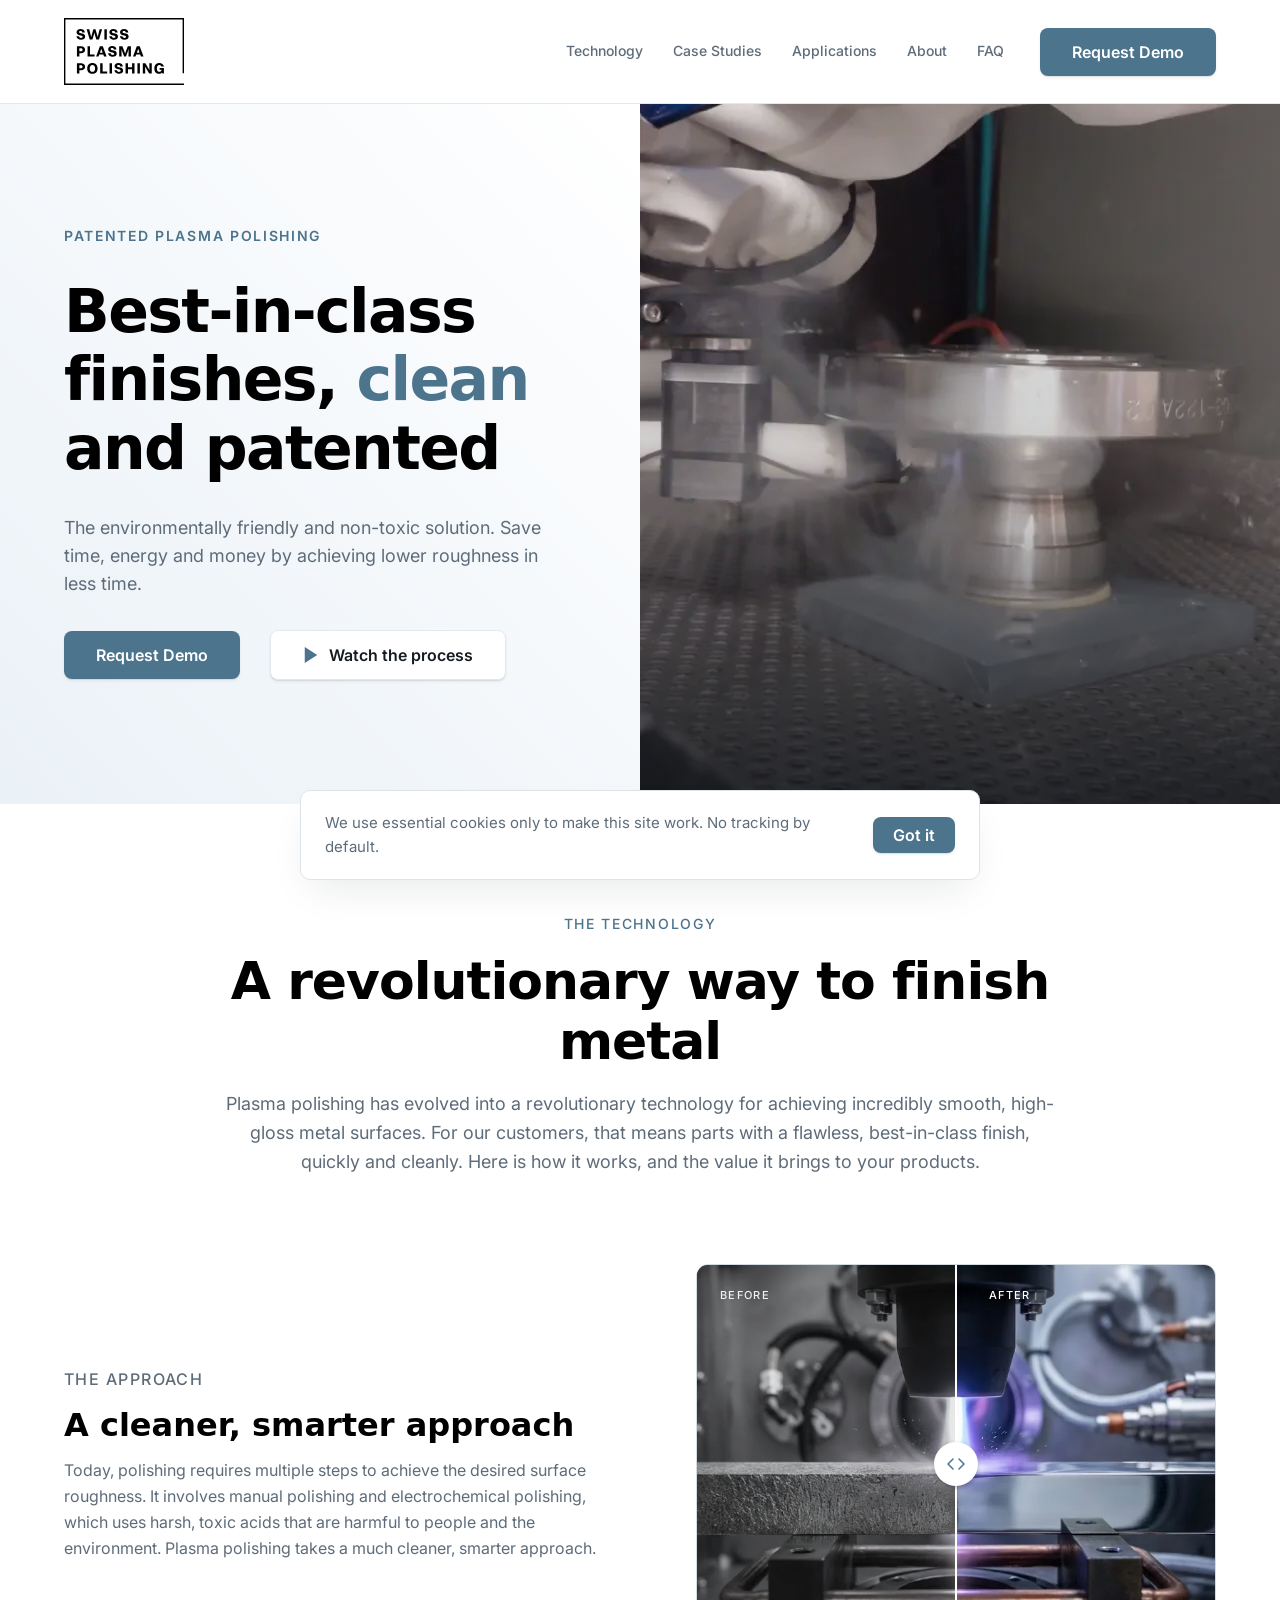
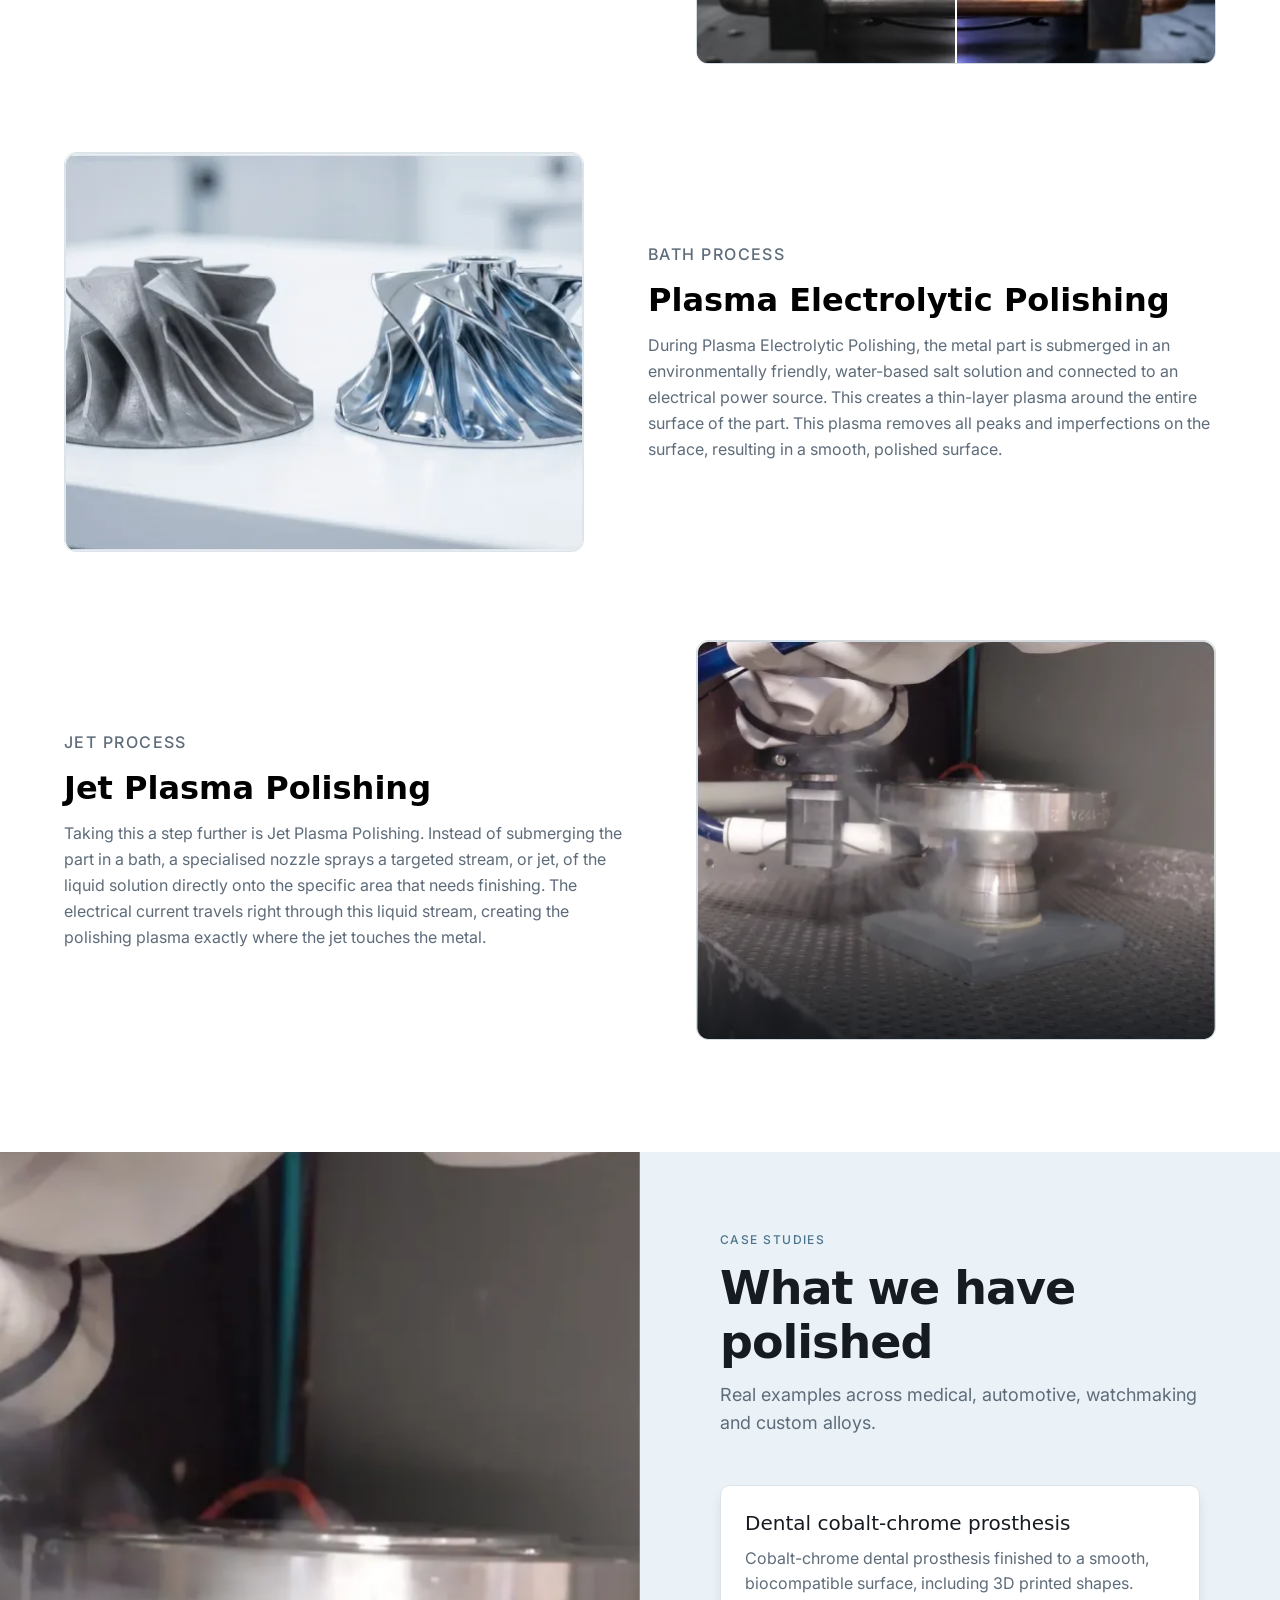
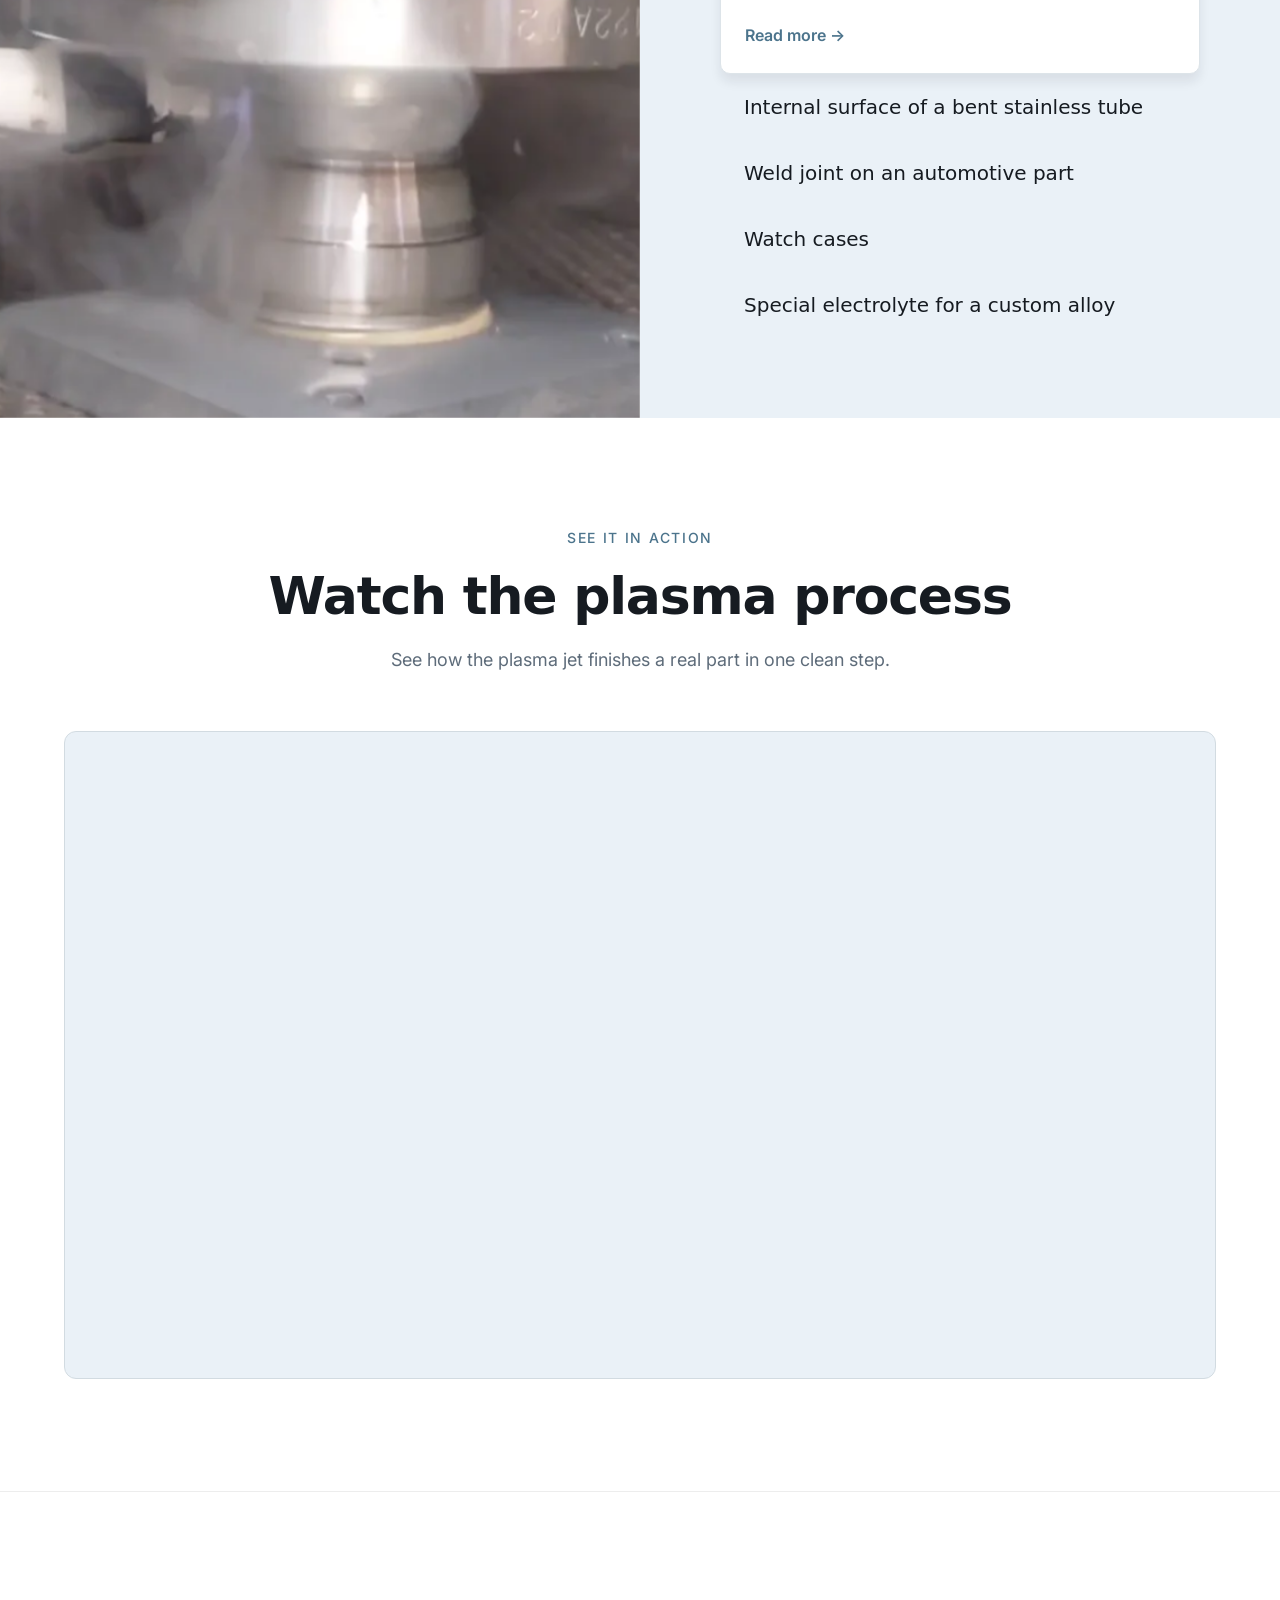
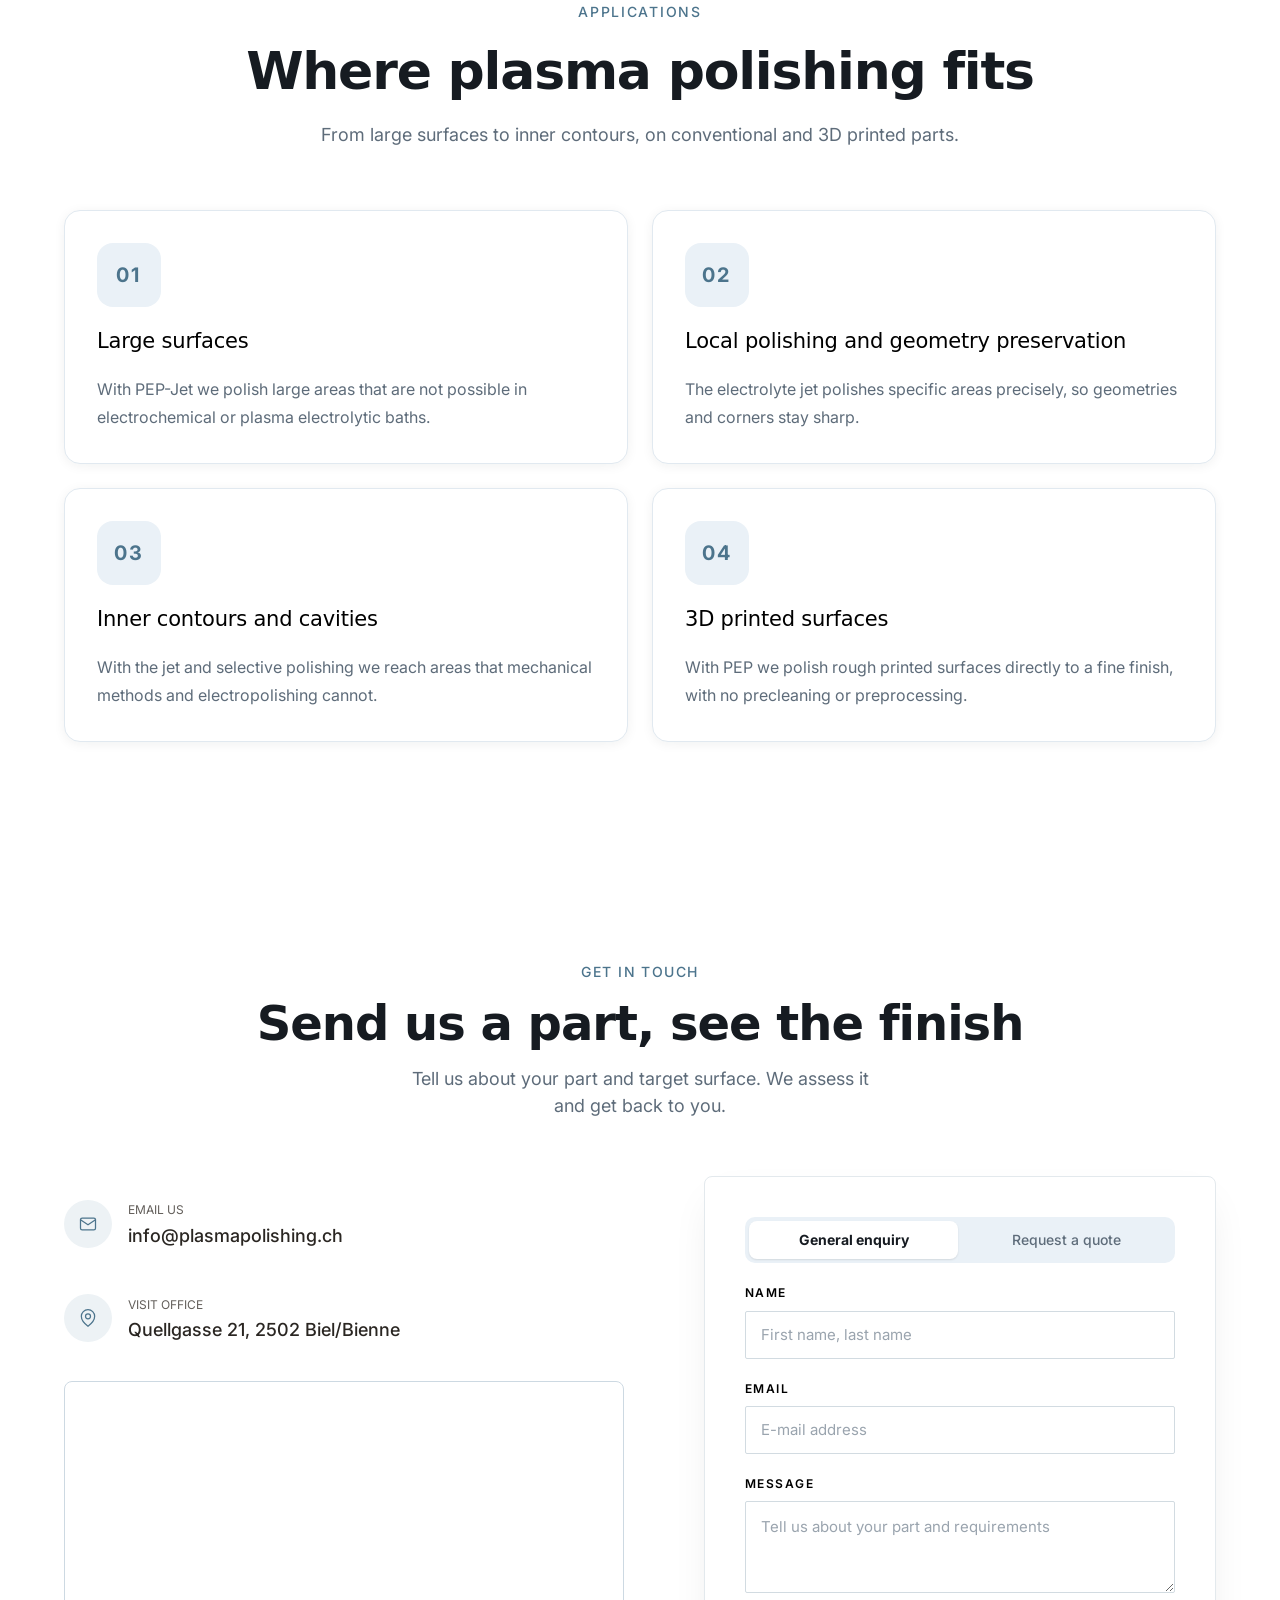
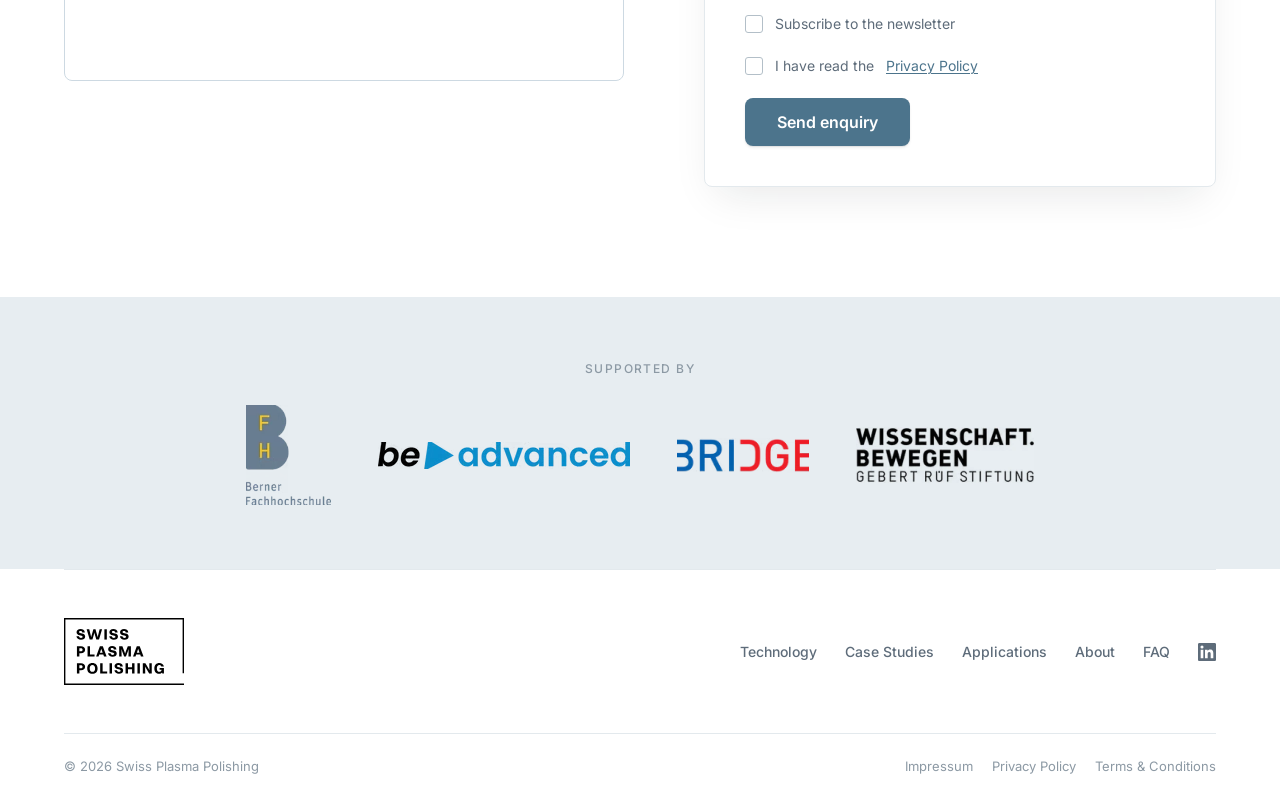
==== index.html @ 66ed0464 "Match the new Figma section order plus a round of UX fixes The video section moves between Case Stud" ====
<!DOCTYPE html>
<html lang="en">
<head>
  <meta charset="UTF-8">
  <meta name="viewport" content="width=device-width, initial-scale=1.0">
  <title>Swiss Plasma Polishing — Best-in-class metal finishing, clean and patented</title>
  <meta name="description" content="Patented water-based plasma polishing for metal parts. Environmentally friendly, non-toxic, single-step finishing for medical, automotive, watchmaking and 3D printed parts.">

  <!-- hreflang ready for phase two (DE, FR). English only in phase one. -->
  <link rel="canonical" href="https://www.plasmapolishing.ch/">

  <!--
    Two fonts only: Switzer (headings) and Inter (everything else).
    TODO: self-host both under /assets/fonts/ before launch
    (Swiss / GDPR: avoids third-party requests).
  -->
  <link rel="preconnect" href="https://fonts.googleapis.com">
  <link rel="preconnect" href="https://fonts.gstatic.com" crossorigin>
  <link href="https://fonts.googleapis.com/css2?family=Inter:wght@400;500;600;700&display=swap" rel="stylesheet">
  <link href="https://api.fontshare.com/v2/css?f[]=switzer@500,600,700&display=swap" rel="stylesheet">

  <link rel="stylesheet" href="assets/css/tokens.css">
  <link rel="stylesheet" href="assets/css/base.css">
  <link rel="stylesheet" href="assets/css/components.css">
  <link rel="icon" href="assets/img/logo.svg" type="image/svg+xml">
</head>
<body data-animate>

  <!--
    Homepage (index.html). Page map: Header, Hero, Technology (with the
    before/after slider), Case Studies spotlight, Video (YouTube embed),
    Applications, Contact (two form tabs), Partners, Footer, Cookie banner. All behaviour lives in
    assets/js/main.js, shared styles in assets/css/components.css, design
    tokens in assets/css/tokens.css. No build step: edit, push to main,
    GitHub Pages redeploys in about a minute.

    Editing notes:
    - body[data-animate] opts this page into scroll reveals (IntersectionObserver
      in main.js). Remove the attribute to disable the animations entirely.
    - Case list items carry data-image, the photo swapped into the spotlight when
      an item expands. Update those paths when per-case photos arrive. The first
      item ships expanded (aria-expanded="true").
    - The before/after slider uses the same photo on both layers until a real
      before/after pair arrives (see the ba-slider note in components.css).
    - Contact form: two forms, one per tab, General enquiry ships active. Submit
      is not wired to a backend yet (Formspree or Web3Forms, pending client
      decision), main.js validates and shows the thank-you state only. The
      newsletter and privacy checkboxes exist only on the General tab by design.
    - The materials strip in Applications is present but commented out because
      that layer is hidden in Figma.
    - Photos are WebP placeholders exported from Figma. Replace them via
      scripts/convert-images.sh and keep the same filenames so no markup changes.
  -->

  <!-- ============================== Header ============================== -->
  <!-- Nav edits: change links here AND in the footer nav so they stay in sync.
       The nav-toggle button is the mobile hamburger, wired up in main.js. -->
  <header class="site-header">
    <div class="container site-header__inner">
      <a class="site-header__logo" href="./" aria-label="Swiss Plasma Polishing home">
        <img src="assets/img/logo.svg" alt="Swiss Plasma Polishing" width="120" height="67">
      </a>

      <button class="nav-toggle" type="button" aria-label="Open menu" aria-expanded="false" aria-controls="site-nav">
        <span></span>
      </button>

      <nav class="site-nav" id="site-nav" aria-label="Primary">
        <div class="site-nav__links">
          <a href="#technology">Technology</a>
          <a href="#case-studies">Case Studies</a>
          <a href="#applications">Applications</a>
          <a href="about/">About</a>
          <a href="faq/">FAQ</a>
        </div>
        <a class="btn btn--primary" href="#contact">Request Demo</a>
      </nav>
    </div>
  </header>

  <main>
    <!-- ============================== Hero ============================== -->
    <!-- Matches the Figma homepage hero frame. "Watch the process" scrolls to the
         video section (#video) further down the page.
         hero.webp is a placeholder export, swap when real photography arrives. -->
    <section class="hero" aria-labelledby="hero-title">
      <div class="hero__inner">
        <div class="hero__copy">
          <div class="hero__copy-wrap">
            <p class="eyebrow">Patented plasma polishing</p>
            <h1 class="display hero__title" id="hero-title">
              Best-in-class finishes, <span class="accent">clean</span> and patented
            </h1>
            <p class="lead hero__subhead">
              The environmentally friendly and non-toxic solution. Save time, energy and money by
              achieving lower roughness in less time.
            </p>
            <div class="hero__cta">
              <a class="btn btn--primary" href="#contact">Request Demo</a>
              <a class="btn-play" href="#video" aria-label="Watch the plasma process">
                <span class="btn-play__icon" aria-hidden="true">
                  <svg width="16" height="16" viewBox="0 0 16 16" fill="currentColor"><path d="M1.78 0v16l12.44-8z"/></svg>
                </span>
                Watch the process
              </a>
            </div>
          </div>
        </div>
        <div class="hero__media">
          <img src="assets/img/hero.webp" alt="A metal part being finished by the plasma polishing process" width="640" height="700">
        </div>
      </div>
    </section>

    <!-- ============================== Technology ============================== -->
    <!-- Alternating text/image rows. tech-row--reverse flips the visual order
         (see components.css). The first row hosts the before/after slider,
         drag and keyboard logic in main.js. -->
    <section class="technology section" id="technology" aria-labelledby="tech-title">
      <div class="container">
        <div class="section-head">
          <p class="eyebrow">The technology</p>
          <h2 class="h2" id="tech-title">A revolutionary way to finish metal</h2>
          <p class="intro">
            Plasma polishing has evolved into a revolutionary technology for achieving incredibly
            smooth, high-gloss metal surfaces. For our customers, that means parts with a flawless,
            best-in-class finish, quickly and cleanly. Here is how it works, and the value it brings
            to your products.
          </p>
        </div>

        <!-- How it works -->
        <div class="tech-row">
          <div class="tech-row__text">
            <p class="eyebrow">The approach</p>
            <h3 class="h3">A cleaner, smarter approach</h3>
            <p>
              Today, polishing requires multiple steps to achieve the desired surface roughness. It
              involves manual polishing and electrochemical polishing, which uses harsh, toxic acids
              that are harmful to people and the environment. Plasma polishing takes a much cleaner,
              smarter approach.
            </p>
          </div>
          <div class="tech-row__media">
            <div class="ba-slider" id="ba-slider">
              <div class="ba-slider__layer">
                <img src="assets/img/ba-photo.webp" alt="Metal bar after plasma polishing, mirror finish" width="520" height="400">
                <span class="ba-slider__tag ba-slider__tag--after" aria-hidden="true">After</span>
              </div>
              <div class="ba-slider__layer ba-slider__layer--before" aria-hidden="true">
                <img src="assets/img/ba-photo.webp" alt="" width="520" height="400">
                <span class="ba-slider__tag ba-slider__tag--before">Before</span>
              </div>
              <div class="ba-slider__divider" aria-hidden="true"></div>
              <div class="ba-slider__handle" role="slider" tabindex="0" aria-orientation="horizontal"
                   aria-label="Compare the surface before and after plasma polishing"
                   aria-valuemin="0" aria-valuemax="100" aria-valuenow="50">
                <svg width="24" height="24" viewBox="0 0 24 24" fill="none" stroke="currentColor" stroke-width="1.5" stroke-linecap="round" stroke-linejoin="round" aria-hidden="true"><path d="M9 7l-5 5 5 5M15 7l5 5-5 5"/></svg>
              </div>
            </div>
          </div>
        </div>

        <!-- Method 1: Bath (text left, image right) -->
        <div class="tech-row tech-row--reverse">
          <div class="tech-row__media">
            <img class="tech-row__img" src="assets/img/bath.webp" alt="Parts finished by Plasma Electrolytic Polishing, before and after" width="520" height="400">
          </div>
          <div class="tech-row__text">
            <p class="eyebrow">Bath process</p>
            <h3 class="h3">Plasma Electrolytic Polishing</h3>
            <p>
              During Plasma Electrolytic Polishing, the metal part is submerged in an environmentally
              friendly, water-based salt solution and connected to an electrical power source. This
              creates a thin-layer plasma around the entire surface of the part. This plasma removes
              all peaks and imperfections on the surface, resulting in a smooth, polished surface.
            </p>
          </div>
        </div>

        <!-- Method 2: Jet (image left, text right) -->
        <div class="tech-row">
          <div class="tech-row__text">
            <p class="eyebrow">Jet process</p>
            <h3 class="h3">Jet Plasma Polishing</h3>
            <p>
              Taking this a step further is Jet Plasma Polishing. Instead of submerging the part in a
              bath, a specialised nozzle sprays a targeted stream, or jet, of the liquid solution
              directly onto the specific area that needs finishing. The electrical current travels
              right through this liquid stream, creating the polishing plasma exactly where the jet
              touches the metal.
            </p>
          </div>
          <div class="tech-row__media tech-row__media--overlay">
            <img class="tech-row__img" src="assets/img/jet.webp" alt="Jet Plasma Polishing finishing a targeted area of a metal part" width="520" height="400">
          </div>
        </div>
      </div>
    </section>


    <!-- ============================== Case Studies (Split Spotlight) ============================== -->
    <!-- Accordion list, expanding an item cross-fades the big spotlight image to
         that item's data-image (main.js). To add a case: copy a .case-item block,
         set data-image and the Read more href, and create the matching page under
         case-studies/. 4 of 5 case pages still carry [Placeholder] copy. -->
    <section class="spotlight" id="case-studies" aria-labelledby="cases-title">
      <div class="spotlight__image">
        <img id="spotlight-img" src="assets/img/case.webp" alt="Case study: Dental cobalt-chrome prosthesis" width="720" height="771">
      </div>
      <div class="spotlight__panel">
        <div class="spotlight__head">
          <p class="mono-label spotlight__eyebrow">Case studies</p>
          <h2 class="h2" id="cases-title">What we have polished</h2>
          <p class="spotlight__intro">
            Real examples across medical, automotive, watchmaking and custom alloys.
          </p>
        </div>

        <div class="case-list" role="list">
          <!-- data-image: per-case spotlight photo; same placeholder for all until client photos arrive -->
          <div class="case-item" role="listitem" aria-expanded="true" data-image="assets/img/case.webp">
            <div class="case-item__head">
              <h3 class="case-item__title">Dental cobalt-chrome prosthesis</h3>
              <span class="case-item__arrow" aria-hidden="true">
                <svg width="22" height="22" viewBox="0 0 24 24" fill="none" stroke="currentColor" stroke-width="1.5" stroke-linecap="round" stroke-linejoin="round"><path d="M5 12h14M13 6l6 6-6 6"/></svg>
              </span>
            </div>
            <div class="case-item__body">
              <p class="case-item__desc">
                Cobalt-chrome dental prosthesis finished to a smooth, biocompatible surface, including
                3D printed shapes.
              </p>
              <a class="link-arrow" href="case-studies/dental-cobalt-chrome-prosthesis/">Read more <span aria-hidden="true">→</span></a>
            </div>
          </div>

          <div class="case-item" role="listitem" data-image="assets/img/case.webp">
            <div class="case-item__head">
              <h3 class="case-item__title">Internal surface of a bent stainless tube</h3>
              <span class="case-item__arrow" aria-hidden="true">
                <svg width="22" height="22" viewBox="0 0 24 24" fill="none" stroke="currentColor" stroke-width="1.5" stroke-linecap="round" stroke-linejoin="round"><path d="M5 12h14M13 6l6 6-6 6"/></svg>
              </span>
            </div>
            <div class="case-item__body">
              <p class="case-item__desc">
                Clean, smooth inner walls on bent stainless tubes, reached in a single pass where tools
                cannot.
              </p>
              <a class="link-arrow" href="case-studies/bent-stainless-tube/">Read more <span aria-hidden="true">→</span></a>
            </div>
          </div>

          <div class="case-item" role="listitem" data-image="assets/img/case.webp">
            <div class="case-item__head">
              <h3 class="case-item__title">Weld joint on an automotive part</h3>
              <span class="case-item__arrow" aria-hidden="true">
                <svg width="22" height="22" viewBox="0 0 24 24" fill="none" stroke="currentColor" stroke-width="1.5" stroke-linecap="round" stroke-linejoin="round"><path d="M5 12h14M13 6l6 6-6 6"/></svg>
              </span>
            </div>
            <div class="case-item__body">
              <p class="case-item__desc">
                Selective jet polishing of a weld seam, cleaning the joint without touching the area
                around it.
              </p>
              <a class="link-arrow" href="case-studies/weld-joint-automotive-part/">Read more <span aria-hidden="true">→</span></a>
            </div>
          </div>

          <div class="case-item" role="listitem" data-image="assets/img/case.webp">
            <div class="case-item__head">
              <h3 class="case-item__title">Watch cases</h3>
              <span class="case-item__arrow" aria-hidden="true">
                <svg width="22" height="22" viewBox="0 0 24 24" fill="none" stroke="currentColor" stroke-width="1.5" stroke-linecap="round" stroke-linejoin="round"><path d="M5 12h14M13 6l6 6-6 6"/></svg>
              </span>
            </div>
            <div class="case-item__body">
              <p class="case-item__desc">
                Stainless and titanium cases brought to a bright, even finish, with edges and geometry
                intact.
              </p>
              <a class="link-arrow" href="case-studies/watch-cases/">Read more <span aria-hidden="true">→</span></a>
            </div>
          </div>

          <div class="case-item" role="listitem" data-image="assets/img/case.webp">
            <div class="case-item__head">
              <h3 class="case-item__title">Special electrolyte for a custom alloy</h3>
              <span class="case-item__arrow" aria-hidden="true">
                <svg width="22" height="22" viewBox="0 0 24 24" fill="none" stroke="currentColor" stroke-width="1.5" stroke-linecap="round" stroke-linejoin="round"><path d="M5 12h14M13 6l6 6-6 6"/></svg>
              </span>
            </div>
            <div class="case-item__body">
              <p class="case-item__desc">
                A custom electrolyte developed and validated to reach the target roughness on an unusual
                alloy.
              </p>
              <a class="link-arrow" href="case-studies/custom-alloy-electrolyte/">Read more <span aria-hidden="true">→</span></a>
            </div>
          </div>
        </div>
      </div>
    </section>

    <!-- ============================== Video (YouTube embed) ============================== -->
    <!-- The YouTube player is embedded directly so the video is visible right away
         (client preference over the Figma facade). youtube-nocookie.com keeps
         cookies away until the visitor presses play; loading="lazy" defers the
         iframe until the section is scrolled near, so initial page load stays
         fast. To change the video, edit the iframe src below. The hero "Watch
         the process" button anchors here (#video). -->
    <section class="video-section section" id="video" aria-labelledby="video-title">
      <div class="container">
        <div class="section-head">
          <p class="eyebrow">See it in action</p>
          <h2 class="h2" id="video-title">Watch the plasma process</h2>
          <p class="intro">See how the plasma jet finishes a real part in one clean step.</p>
        </div>

        <div class="video-embed">
          <iframe
            src="https://www.youtube-nocookie.com/embed/AYaXNKc_V6w?rel=0"
            title="Swiss Plasma Polishing process video"
            loading="lazy"
            allow="accelerometer; autoplay; clipboard-write; encrypted-media; gyroscope; picture-in-picture; web-share"
            allowfullscreen></iframe>
        </div>
      </div>
    </section>

    <!-- ============================== Applications ============================== -->
    <!-- Four fixed cells. The 01-04 numbers are hand-written in the markup,
         renumber them if you add or remove a cell. -->
    <section class="applications section" id="applications" aria-labelledby="apps-title">
      <div class="container">
        <div class="section-head">
          <p class="eyebrow">Applications</p>
          <h2 class="h2" id="apps-title">Where plasma polishing fits</h2>
          <p class="intro">From large surfaces to inner contours, on conventional and 3D printed parts.</p>
        </div>

        <div class="apps-grid">
          <article class="app-cell">
            <span class="app-cell__num">01</span>
            <h3 class="app-cell__title">Large surfaces</h3>
            <p class="app-cell__body">With PEP-Jet we polish large areas that are not possible in electrochemical or plasma electrolytic baths.</p>
          </article>
          <article class="app-cell">
            <span class="app-cell__num">02</span>
            <h3 class="app-cell__title">Local polishing and geometry preservation</h3>
            <p class="app-cell__body">The electrolyte jet polishes specific areas precisely, so geometries and corners stay sharp.</p>
          </article>
          <article class="app-cell">
            <span class="app-cell__num">03</span>
            <h3 class="app-cell__title">Inner contours and cavities</h3>
            <p class="app-cell__body">With the jet and selective polishing we reach areas that mechanical methods and electropolishing cannot.</p>
          </article>
          <article class="app-cell">
            <span class="app-cell__num">04</span>
            <h3 class="app-cell__title">3D printed surfaces</h3>
            <p class="app-cell__body">With PEP we polish rough printed surfaces directly to a fine finish, with no precleaning or preprocessing.</p>
          </article>
        </div>

        <!--
          Materials strip is hidden in the current Figma frame (layer "materials" is
          hidden). Kept here, commented out, so it can be restored if the client
          re-enables it. Copy and markup are ready.
        -->
        <!--
        <div class="materials">
          <p class="mono-label">Materials we polish</p>
          <div class="materials__pills">
            <span class="pill">Stainless steel</span>
            <span class="pill">Titanium</span>
            <span class="pill">Cobalt-chrome</span>
            <span class="pill">Copper alloys</span>
            <span class="pill">Brass</span>
            <span class="pill">3D printed parts</span>
          </div>
        </div>
        -->
      </div>
    </section>

    <!-- ============================== Contact ============================== -->
    <!-- Form endpoint pending (Formspree or Web3Forms, client decision). When
         wiring it up, do it in main.js so BOTH tab forms submit; today submit only
         validates and flips the card to the thank-you state. The map pin comes
         from the q= address in the iframe URL, edit that string to move it. -->
    <section class="contact section" id="contact" aria-labelledby="contact-title">
      <div class="container">
        <div class="section-head">
          <p class="eyebrow">Get in touch</p>
          <h2 class="h2" id="contact-title">Send us a part, see the finish</h2>
          <p class="intro">Tell us about your part and target surface. We assess it and get back to you.</p>
        </div>

        <div class="contact__row">
          <!-- Left: details + map -->
          <div class="contact__left">
            <div class="contact__details">
              <div class="contact-detail">
                <span class="contact-detail__icon" aria-hidden="true">
                  <svg width="20" height="20" viewBox="0 0 24 24" fill="none" stroke="currentColor" stroke-width="1.5" stroke-linecap="round" stroke-linejoin="round"><rect x="3" y="5" width="18" height="14" rx="2"/><path d="m3 7 9 6 9-6"/></svg>
                </span>
                <span>
                  <span class="contact-detail__label">Email us</span><br>
                  <a class="contact-detail__value" href="mailto:info@plasmapolishing.ch">info@plasmapolishing.ch</a>
                </span>
              </div>
              <div class="contact-detail">
                <span class="contact-detail__icon" aria-hidden="true">
                  <svg width="20" height="20" viewBox="0 0 24 24" fill="none" stroke="currentColor" stroke-width="1.5" stroke-linecap="round" stroke-linejoin="round"><path d="M20 10c0 6-8 12-8 12s-8-6-8-12a8 8 0 0 1 16 0Z"/><circle cx="12" cy="10" r="3"/></svg>
                </span>
                <span>
                  <span class="contact-detail__label">Visit office</span><br>
                  <span class="contact-detail__value">Quellgasse 21, 2502 Biel/Bienne</span>
                </span>
              </div>
            </div>

            <div class="contact__map">
              <iframe
                title="SPP office location, Quellgasse 21, Biel/Bienne"
                src="https://www.google.com/maps?q=Quellgasse%2021,%202502%20Biel/Bienne,%20Switzerland&output=embed"
                loading="lazy"
                referrerpolicy="no-referrer-when-downgrade"></iframe>
            </div>
          </div>

          <!-- Right: form card -->
          <div class="form-card" data-state="default">
            <div class="form-toggle" role="tablist" aria-label="Enquiry type">
              <button class="form-toggle__btn" type="button" role="tab" aria-selected="true" data-tab="general" aria-controls="form-general">General enquiry</button>
              <button class="form-toggle__btn" type="button" role="tab" aria-selected="false" data-tab="quote" aria-controls="form-quote">Request a quote</button>
            </div>

            <!-- Tab 1: Request a quote (detailed) -->
            <form id="form-quote" class="form-body" novalidate hidden>
              <p class="form-section-label">Your workpiece</p>

              <div class="field">
                <label class="field__label" for="q-workpiece">Workpiece *</label>
                <input class="field__input" type="text" id="q-workpiece" name="workpiece" placeholder="e.g. housing" required>
              </div>

              <div class="field-row">
                <div class="field">
                  <label class="field__label" for="q-dimensions">Dimensions *</label>
                  <input class="field__input" type="text" id="q-dimensions" name="dimensions" placeholder="e.g. 120 × 150 × 300" required>
                </div>
                <div class="field">
                  <label class="field__label" for="q-material">Material *</label>
                  <input class="field__input" type="text" id="q-material" name="material" placeholder="e.g. 1.4404" required>
                </div>
              </div>

              <div class="field-row">
                <div class="field">
                  <label class="field__label" for="q-result">Polishing result *</label>
                  <input class="field__input" type="text" id="q-result" name="result" placeholder="e.g. internal polishing to Ra 0.2µm" required>
                </div>
                <div class="field">
                  <label class="field__label" for="q-drawing">Drawing</label>
                  <label class="upload-field" for="q-drawing">
                    <input class="upload-field__input" type="file" id="q-drawing" name="drawing">
                    <svg class="upload-field__icon" width="16" height="16" viewBox="0 0 24 24" fill="none" stroke="currentColor" stroke-width="1.7" stroke-linecap="round" stroke-linejoin="round" aria-hidden="true"><path d="M12 15V3M7 8l5-5 5 5M4 15v4a2 2 0 0 0 2 2h12a2 2 0 0 0 2-2v-4"/></svg>
                    <span class="upload-field__text" data-default="Upload drawing">Upload drawing</span>
                  </label>
                </div>
              </div>

              <p class="form-section-label">Your company</p>

              <div class="field-row">
                <div class="field">
                  <label class="field__label" for="q-name">Name *</label>
                  <input class="field__input" type="text" id="q-name" name="name" placeholder="First name, last name" required>
                </div>
                <div class="field">
                  <label class="field__label" for="q-company">Company *</label>
                  <input class="field__input" type="text" id="q-company" name="company" placeholder="Company name" required>
                </div>
              </div>

              <div class="field-row">
                <div class="field">
                  <label class="field__label" for="q-email">E-mail *</label>
                  <input class="field__input" type="email" id="q-email" name="email" placeholder="E-mail address" required>
                </div>
                <div class="field">
                  <label class="field__label" for="q-phone">Phone number *</label>
                  <input class="field__input" type="tel" id="q-phone" name="phone" placeholder="Phone number" required>
                </div>
              </div>

              <div class="field">
                <label class="field__label" for="q-message">Your message *</label>
                <textarea class="field__textarea field__textarea--tall" id="q-message" name="message" placeholder="Tell us about your part and requirements" required></textarea>
              </div>

              <button class="btn btn--primary" type="submit">Request a quote</button>
            </form>

            <!-- Tab 2: General enquiry (simple) -->
            <form id="form-general" class="form-body" novalidate>
              <div class="field">
                <label class="field__label" for="g-name">Name</label>
                <input class="field__input" type="text" id="g-name" name="name" placeholder="First name, last name" required>
              </div>
              <div class="field">
                <label class="field__label" for="g-email">Email</label>
                <input class="field__input" type="email" id="g-email" name="email" placeholder="E-mail address" required>
              </div>
              <div class="field">
                <label class="field__label" for="g-message">Message</label>
                <textarea class="field__textarea" id="g-message" name="message" placeholder="Tell us about your part and requirements" required></textarea>
              </div>

              <label class="check">
                <input type="checkbox" name="newsletter">
                Subscribe to the newsletter
              </label>
              <label class="check">
                <input type="checkbox" name="privacy" required>
                I have read the <a href="privacy/">Privacy Policy</a>
              </label>

              <button class="btn btn--primary" type="submit">Send enquiry</button>
            </form>

            <div class="form-card__success" role="status" aria-live="polite">
              <h3 class="h4">Thank you</h3>
              <p class="body-sm" style="color:var(--text-secondary)">
                We received your message and will get back to you shortly.
              </p>
            </div>
          </div>
        </div>
      </div>
    </section>

    <!-- ============================== Partners ============================== -->
    <!-- Logo heights are set per image to optically balance the row against Figma,
         keep the height attributes when swapping files. Logos are WebP at q90 via
         scripts/convert-images.sh (photos use q82). -->
    <section class="partners section" id="partners" aria-label="Supported by">
      <div class="container">
        <p class="partners__label mono-label">Supported by</p>
        <div class="partners__logos">
          <div class="partners__set">
            <img class="partner-logo" src="assets/img/partner-bfh.webp" alt="Berner Fachhochschule (BFH)" height="100">
            <img class="partner-logo" src="assets/img/partner-be-advanced.webp" alt="be-advanced" height="27">
            <img class="partner-logo" src="assets/img/partner-bridge.webp" alt="Bridge" height="42">
            <img class="partner-logo" src="assets/img/partner-gebert-ruf.webp" alt="Gebert Rüf Stiftung" height="56">
          </div>
          <div class="partners__set partners__set--clone" aria-hidden="true">
            <img class="partner-logo" src="assets/img/partner-bfh.webp" alt="Berner Fachhochschule (BFH)" height="100">
            <img class="partner-logo" src="assets/img/partner-be-advanced.webp" alt="be-advanced" height="27">
            <img class="partner-logo" src="assets/img/partner-bridge.webp" alt="Bridge" height="42">
            <img class="partner-logo" src="assets/img/partner-gebert-ruf.webp" alt="Gebert Rüf Stiftung" height="56">
          </div>
        </div>
      </div>
    </section>
  </main>

  <!-- ============================== Footer ============================== -->
  <!-- Nav mirrors the header, update both together. The legal pages linked at the
       bottom (impressum, privacy, terms) still carry [Placeholder] client copy. -->
  <footer class="site-footer">
    <div class="container">
      <hr>
      <div class="site-footer__row">
        <a class="site-footer__logo" href="./" aria-label="Swiss Plasma Polishing home">
          <img src="assets/img/logo.svg" alt="Swiss Plasma Polishing" width="120" height="67">
        </a>
        <nav class="site-footer__nav" aria-label="Footer">
          <a href="#technology">Technology</a>
          <a href="#case-studies">Case Studies</a>
          <a href="#applications">Applications</a>
          <a href="about/">About</a>
          <a href="faq/">FAQ</a>
          <a class="site-footer__linkedin" href="https://www.linkedin.com/company/swiss-plasma-polishing/" target="_blank" rel="noopener" aria-label="Swiss Plasma Polishing on LinkedIn">
            <svg width="18" height="18" viewBox="0 0 24 24" fill="currentColor" aria-hidden="true"><path d="M20.45 20.45h-3.55v-5.57c0-1.33-.03-3.04-1.85-3.04-1.86 0-2.14 1.45-2.14 2.94v5.67H9.36V9h3.41v1.56h.05c.47-.9 1.63-1.85 3.36-1.85 3.59 0 4.26 2.37 4.26 5.45v6.29ZM5.34 7.43a2.06 2.06 0 1 1 0-4.12 2.06 2.06 0 0 1 0 4.12ZM7.11 20.45H3.56V9h3.55v11.45ZM22.22 0H1.77C.79 0 0 .77 0 1.72v20.55C0 23.23.79 24 1.77 24h20.45c.98 0 1.78-.77 1.78-1.73V1.72C24 .77 23.2 0 22.22 0Z"/></svg>
          </a>
        </nav>
      </div>
      <hr>
      <div class="site-footer__bottom">
        <p>© 2026 Swiss Plasma Polishing</p>
        <div class="site-footer__legal">
          <a href="impressum/">Impressum</a>
          <a href="privacy/">Privacy Policy</a>
          <a href="terms/">Terms &amp; Conditions</a>
        </div>
      </div>
    </div>
  </footer>

  <!-- ============================== Cookie banner (essential-only) ============================== -->
  <!-- Ships hidden; main.js reveals it unless localStorage "spp-cookie-ack" is set.
       Essential cookies only and no trackers, so a single accept button is enough. -->
  <div class="cookie-banner" id="cookie-banner" role="dialog" aria-label="Cookie notice" hidden>
    <p class="cookie-banner__text">
      We use essential cookies only to make this site work. No tracking by default.
    </p>
    <div class="cookie-banner__actions">
      <button class="btn btn--primary" type="button" data-cookie="accept">Got it</button>
    </div>
  </div>

  <script src="assets/js/main.js"></script>
</body>
</html>
---- assets/css/tokens.css ----
/* ==== SPP design tokens ====
   Generated from STYLE_GUIDE.md. Single source of truth for colors,
   typography, spacing, radius and shadows across the whole site.
   Load order on every page: tokens.css first, then base.css, then
   components.css, then the page stylesheet, so everything downstream
   can rely on these custom properties.

   How to edit: change values HERE and every page updates. Never hardcode
   hex colors or px sizes in component or page CSS, reference a token.
   Beware: using a token name that does not exist in this file is NOT an
   error in CSS, the declaration silently computes to its initial value
   (usually 0), so always copy names from this file. */

:root {
  /* Colors - text */
  --text-primary: #161b21;
  --text-secondary: #5e6c7a;
  --text-muted: #9aa6b1;
  --text-on-dark: #ffffff;

  /* Colors - accent (steel-blue) */
  --accent: #4c748c;
  --accent-hover: #3f6478;
  --accent-active: #365668;
  --accent-disabled: #b3c2cc;
  --accent-subtle: #edf2f5;
  --accent-light: #d3e2ee;
  --accent-soft: #eaf1f7;

  /* Colors - backgrounds */
  --bg-page: #ffffff;
  --bg-surface: #eaf1f7;
  --bg-emphasis: #d3e2ee;

  /* Colors - backgrounds (extra surface tint used in Figma) */
  --bg-surface-2: #e7edf1; /* partners, media placeholders */

  /* Colors - borders */
  --border-subtle: #eef2f5;
  --border: #dde4e9;
  --border-strong: #d2dbe1;
  --border-header: #e3e9ed; /* Figma header/footer rule */
  --border-card: #e1e9f0;   /* app cards, hero play button */
  --border-check: #b3bfc8;  /* checkbox */
  --placeholder: #9aa4ae;   /* input placeholder */

  /* Colors - status (reserved) */
  --success: #3d7350;
  --warning: #cc8a1f;
  --danger: #b04438;

  /* Type families: Switzer (headings) and Inter (everything else). */
  --font-display: "Switzer", "Manrope", system-ui, sans-serif;
  --font-body: "Inter", system-ui, sans-serif;

  /* Type scale (px values; convert to rem in component CSS if preferred).
     The --type-mono-* names are historical: IBM Plex Mono was removed
     sitewide, these sizes now render in Inter (see .mono-label and
     .img-placeholder__label in base.css). Keep the names so existing
     rules keep resolving. */
  --type-display: 60px;
  --type-h1: 50px;
  --type-h2: 52px;
  --type-h3: 32px;
  --type-h4: 26px;
  --type-h5: 21px;
  --type-h6: 18px;
  --type-body-lg: 19px;
  --type-body: 16px;
  --type-body-sm: 15px;
  --type-mono-sm: 12px;
  --type-mono-xs: 11px;
  --type-mono-num: 30px;
  --type-ui: 14px;
  --type-button: 16px;

  /* Spacing scale, multiples of 4.
     NAMING GOTCHA: names run 1..10, then jump to 12,14,16,18,20,24,26,28,
     and above --space-10 the px value is NOT name*4. Examples: --space-14
     is 64px, --space-16 is 72px, --space-18 is 80px, --space-28 is 120px.
     Always copy an existing name from this list; a token that is not
     defined here (say --space-15) silently resolves to 0, there is no
     error or console warning. */
  --space-1: 4px;
  --space-2: 8px;
  --space-3: 12px;
  --space-4: 16px;
  --space-5: 20px;
  --space-6: 24px;
  --space-7: 28px;
  --space-8: 32px;
  --space-9: 40px;
  --space-10: 48px;
  --space-12: 56px;
  --space-14: 64px;
  --space-16: 72px;
  --space-18: 80px;
  --space-20: 88px;
  --space-24: 104px;
  --space-26: 112px;
  --space-28: 120px;

  /* Radius */
  --radius-sm: 2px;
  --radius-md: 6px;
  --radius-lg: 8px;
  --radius-xl: 10px;
  --radius-2xl: 12px;

  /* Shadows */
  --shadow-sm: 0 6px 18px -4px rgba(22, 27, 33, 0.08);
  --shadow-md: 0 8px 22px -6px rgba(22, 27, 33, 0.08);
  --shadow-lg: 0 18px 40px -12px rgba(22, 27, 33, 0.10);
  --shadow-xl: 0 24px 60px -16px rgba(22, 27, 33, 0.12);
  --shadow-button: 0 2px 3px rgba(22, 27, 33, 0.06), 0 1px 1px rgba(22, 27, 33, 0.08);

  /* Container */
  --container-max: 1200px;
}

/* Container helper.
   content-box so max-width applies to the CONTENT (1200px), with the horizontal
   padding sitting OUTSIDE it. At a 1440 viewport this yields exactly 1200px of
   content with 120px gutters, matching the Figma frame.
   WARNING: the global reset in base.css makes everything else border-box.
   Do not "fix" this rule back to border-box, the gutters would then eat
   into the 1200px and every section on the site would render narrower
   than the Figma 1200 grid. */
.container {
  box-sizing: content-box;
  max-width: var(--container-max);
  margin-inline: auto;
  padding-inline: clamp(20px, 5vw, var(--space-28));
}

/* Section base spacing. Default vertical rhythm for top-level page
   sections, stepped down for tablet and phone below. Prefer overriding
   per page in assets/css/pages/*.css rather than editing these. */
.section {
  padding-block: var(--space-26);
}
@media (max-width: 1024px) {
  .section { padding-block: var(--space-14); }
}
@media (max-width: 768px) {
  .section { padding-block: var(--space-10); }
}

/* Focus ring. Keyboard-only (:focus-visible) outline shared by every
   interactive element sitewide, kept for accessibility. */
:where(a, button, input, textarea, select):focus-visible {
  outline: 2px solid var(--accent);
  outline-offset: 3px;
  border-radius: var(--radius-md);
}
---- assets/css/base.css ----
/* ==== SPP base styles ====
   Sitewide primitives, loaded on every page after tokens.css and before
   components.css. Blocks in this file, top to bottom: reset, typography
   primitives, buttons, section heading block, image placeholder,
   utilities, responsive heading scale, motion.

   Two-font system: Switzer (Fontshare CDN) for headings only, via
   .display / .h1-.h6 / .card-title; Inter (Google Fonts) for everything
   else, inherited from body. IBM Plex Mono was deliberately removed
   sitewide by the designer, never reintroduce it. */

/* ---- Reset ---- */
*,
*::before,
*::after {
  box-sizing: border-box;
  margin: 0;
  padding: 0;
}

html {
  -webkit-text-size-adjust: 100%;
  scroll-behavior: smooth;
  scroll-padding-top: 103px; /* sticky header height: keeps smooth anchor
     scrolls from landing under the fixed bar. If the header height changes
     in components.css, update this value (and :target below) to match. */
}

body {
  font-family: var(--font-body);
  font-size: var(--type-body);
  line-height: 1.6;
  color: var(--text-primary);
  background: var(--bg-page);
  -webkit-font-smoothing: antialiased;
  -moz-osx-font-smoothing: grayscale;
  text-rendering: optimizeLegibility;
}

img,
picture,
svg,
video {
  display: block;
  max-width: 100%;
}

a {
  color: inherit;
  text-decoration: none;
}

button {
  font: inherit;
  color: inherit;
  background: none;
  border: none;
  cursor: pointer;
}

input,
textarea,
select {
  font: inherit;
  color: inherit;
}

ul,
ol {
  list-style: none;
}

/* Extra anchor offset, slightly larger than the 103px header for
   breathing room when a section is jumped to by fragment link. */
:target {
  scroll-margin-top: 120px;
}

/* Reduced motion: disable smooth scrolling and collapse all animation and
   transition times to near zero. The motion block at the bottom of this
   file is additionally gated behind no-preference, this rule is the
   belt-and-braces catch-all for everything else. */
@media (prefers-reduced-motion: reduce) {
  html {
    scroll-behavior: auto;
  }
  *,
  *::before,
  *::after {
    animation-duration: 0.01ms !important;
    animation-iteration-count: 1 !important;
    transition-duration: 0.01ms !important;
  }
}

/* ---- Typography primitives ---- */
/* Headings use Switzer. Semibold (600) for display + section titles,
   Medium (500) for card titles. These classes are the ONLY place Switzer
   is applied; all other text inherits Inter from body. Sizes come from
   the --type-* tokens in tokens.css, edit them there. */
.display {
  font-family: var(--font-display);
  font-weight: 600;
  font-size: var(--type-display);
  line-height: 1.14;
  letter-spacing: -1.6px;
  color: var(--text-primary);
}

.h1 {
  font-family: var(--font-display);
  font-weight: 600;
  font-size: var(--type-h1);
  line-height: 1.1;
  letter-spacing: -1px;
  color: var(--text-primary);
}

.h2 {
  font-family: var(--font-display);
  font-weight: 600;
  font-size: var(--type-h2);
  line-height: normal; /* Figma: leading-[normal], Switzer renders ~1.32 */
  letter-spacing: -1.2px;
  color: var(--text-primary);
}

.h3 {
  font-family: var(--font-display);
  font-weight: 600;
  font-size: var(--type-h3);
  line-height: normal; /* Figma: leading-[normal] */
  letter-spacing: 0;
  color: var(--text-primary);
}

.h4 {
  font-family: var(--font-display);
  font-weight: 600;
  font-size: var(--type-h4);
  line-height: 1.3;
  color: var(--text-primary);
}

.h5 {
  font-family: var(--font-display);
  font-weight: 500;
  font-size: var(--type-h5);
  line-height: 1.3;
  color: var(--text-primary);
}

.h6 {
  font-family: var(--font-display);
  font-weight: 500;
  font-size: var(--type-h6);
  line-height: 1.3;
  color: var(--text-primary);
}

/* Card / list-item title: Switzer Medium 20px */
.card-title {
  font-family: var(--font-display);
  font-weight: 500;
  font-size: 20px;
  line-height: 1.25;
  letter-spacing: -0.2px;
  color: var(--text-primary);
}

.lead {
  font-family: var(--font-body);
  font-size: 18px;
  line-height: 1.6;
  color: var(--text-secondary);
}

.body-sm {
  font-size: var(--type-body-sm);
  line-height: 1.55;
}

.accent {
  color: var(--accent);
}

/* Section eyebrow: Inter Medium 14px, uppercase, accent (matches Figma). */
.eyebrow {
  font-family: var(--font-body);
  font-weight: 500;
  font-size: 14px;
  line-height: 1.2;
  letter-spacing: 0.12em;
  text-transform: uppercase;
  color: var(--accent);
}

/* Small uppercase label (CASE STUDIES, SUPPORTED BY, chips). Inter.
   The class NAME is historical: it was IBM Plex Mono before mono was
   removed sitewide. It renders Inter now. Keep the name so existing
   markup keeps working, and never point it back at a mono font. */
.mono-label {
  font-family: var(--font-body);
  font-weight: 500;
  font-size: 12px;
  line-height: 1.4;
  letter-spacing: 0.12em;
  text-transform: uppercase;
  color: var(--text-muted);
}

/* ---- Buttons ----
   .btn is the shared shell; combine with .btn--primary or .btn--secondary
   (and optionally .btn--block). Disabled styling responds to both the
   [disabled] attribute and aria-disabled="true". */
.btn {
  display: inline-flex;
  align-items: center;
  justify-content: center;
  gap: var(--space-2);
  padding: 16px 32px;
  border-radius: var(--radius-lg);
  font-family: var(--font-body);
  font-weight: 600; /* Figma Button component: Inter Semi Bold */
  font-size: var(--type-button);
  line-height: 1;
  text-align: center;
  transition: background-color 150ms ease, border-color 150ms ease, color 150ms ease;
}

.btn--primary {
  background: var(--accent);
  color: #fff;
  box-shadow: var(--shadow-button);
}
.btn--primary:hover { background: var(--accent-hover); }
.btn--primary:active { background: var(--accent-active); }
.btn--primary[disabled],
.btn--primary[aria-disabled="true"] {
  background: var(--accent-disabled);
  pointer-events: none;
}

.btn--secondary {
  background: transparent;
  color: var(--accent);
  border: 1px solid var(--accent);
}
.btn--secondary:hover { background: var(--accent-soft); }
.btn--secondary:active { background: var(--accent-light); }

.btn--block {
  width: 100%;
}

/* Inline text link with trailing arrow */
.link-arrow {
  display: inline-flex;
  align-items: center;
  gap: 4px; /* Figma renders "Read more →" as one text run, word-space wide */
  font-family: var(--font-body);
  font-weight: 600;
  font-size: 16px;
  color: var(--accent);
}
.link-arrow:hover {
  text-decoration: underline;
  text-underline-offset: 3px;
}

/* ---- Section heading block (eyebrow + title + intro), centered ---- */
.section-head {
  display: flex;
  flex-direction: column;
  align-items: center;
  text-align: center;
  gap: var(--space-5);
  max-width: 842px;
  margin-inline: auto;
}
.section-head .intro {
  color: var(--text-secondary);
  font-family: var(--font-body);
  font-size: 18px;
  line-height: 1.6;
  /* No own max-width: fills the .section-head 842px block, as in Figma. */
}
.section-head--left {
  align-items: flex-start;
  text-align: left;
  margin-inline: 0;
}

/* ---- Image placeholder (until client supplies real photos) ----
   Convention: a striped block with an "IMG/... (replace)" label marks a
   slot awaiting real photography (current images are Figma exports). To
   swap in a real photo, replace the placeholder element in the HTML with
   an <img> (WebP, run through scripts/convert-images.sh) and remove the
   __label span. Leave these rules in place while any slot still uses
   the placeholder. */
.img-placeholder {
  position: relative;
  display: flex;
  align-items: center;
  justify-content: center;
  background:
    repeating-linear-gradient(
      45deg,
      var(--accent-soft),
      var(--accent-soft) 12px,
      var(--accent-subtle) 12px,
      var(--accent-subtle) 24px
    );
  border: 1px solid var(--border);
  color: var(--accent);
  overflow: hidden;
}
.img-placeholder__label {
  font-family: var(--font-body);
  font-size: var(--type-mono-xs);
  letter-spacing: 0.08em;
  text-transform: uppercase;
  color: var(--accent);
  background: rgba(255, 255, 255, 0.75);
  padding: 6px 10px;
  border-radius: var(--radius-md);
}

/* ---- Utilities ----
   .visually-hidden keeps text available to screen readers while hiding
   it visually. Currently unused in the markup; kept for icon-only
   controls or skip links when they are added. */
.visually-hidden {
  position: absolute;
  width: 1px;
  height: 1px;
  padding: 0;
  margin: -1px;
  overflow: hidden;
  clip: rect(0 0 0 0);
  white-space: nowrap;
  border: 0;
}

/* Responsive heading scale. Desktop sizes come from tokens.css; these
   phone overrides are hand-tuned here, so a token change alone will not
   move headings below 768px. */
@media (max-width: 768px) {
  .display { font-size: clamp(34px, 9vw, 42px); letter-spacing: -1px; }
  .h1 { font-size: clamp(30px, 8vw, 36px); }
  .h2 { font-size: clamp(28px, 7.5vw, 32px); }
  .h3 { font-size: 26px; }
  .h4 { font-size: 22px; }
}

/* ---- Motion: hero entrance + scroll reveals ----
   Subtle and cheap (opacity/transform only). Everything sits behind
   prefers-reduced-motion: no-preference, so reduced-motion users see
   the page fully static and nothing is ever hidden without JS
   (.reveal is added by main.js before first paint).
   No-JS guarantee: because ONLY main.js adds .reveal, a broken or
   blocked script means no element ever gets the hidden start state,
   the page just renders without the effect. Per-element stagger comes
   from the --reveal-delay custom property, set inline in the HTML
   (e.g. style="--reveal-delay: 120ms"). */
@media (prefers-reduced-motion: no-preference) {
  /* Hero entrance: eyebrow, headline, subhead, CTAs rise in sequence. */
  .hero__copy-wrap > * {
    animation: rise-in 650ms cubic-bezier(0.22, 1, 0.36, 1) both;
  }
  .hero__copy-wrap > :nth-child(2) { animation-delay: 90ms; }
  .hero__copy-wrap > :nth-child(3) { animation-delay: 180ms; }
  .hero__copy-wrap > :nth-child(4) { animation-delay: 270ms; }
  .hero__media {
    animation: fade-in 900ms ease-out both;
  }

  /* Scroll reveal: hidden start state, released by .is-visible. */
  .reveal {
    opacity: 0;
    transform: translateY(18px);
    transition:
      opacity 650ms cubic-bezier(0.22, 1, 0.36, 1),
      transform 650ms cubic-bezier(0.22, 1, 0.36, 1);
    transition-delay: var(--reveal-delay, 0ms);
  }
  .reveal.is-visible {
    opacity: 1;
    transform: none;
  }
}

@keyframes rise-in {
  from { opacity: 0; transform: translateY(14px); }
  to   { opacity: 1; transform: none; }
}
@keyframes fade-in {
  from { opacity: 0; }
  to   { opacity: 1; }
}
---- assets/css/components.css ----
/* ============================================================
   components.css - shared components and page sections
   ============================================================
   Every section that appears across the site lives in this file.
   Design tokens (colors, spacing, type scale) come from tokens.css;
   element resets and primitives (.container, .section, buttons,
   .eyebrow, .section-head) live in base.css; page-only styles live
   in assets/css/pages/ (one file per page). No build step: pushing to
   main redeploys the live site via GitHub Pages in about a minute.

   Fonts: Switzer for headings (var(--font-display)), Inter for
   everything else (var(--font-body)). IBM Plex Mono was removed
   sitewide by the designer, never reintroduce it.

   Table of contents (in file order):
     1. Header (sticky bar + mobile nav)
     2. Hero (capped 1440px composition + photo overlay)
     3. Technology (alternating rows + before/after slider)
     4. Case Studies spotlight (accordion + crossfading photo)
     5. Applications (white cards + materials pills)
     6. Contact (details, map, form card, custom checkbox)
     7. Partners (logo strip)
     8. Footer
     9. Cookie banner

   Interactive behavior (nav toggle, slider drag, accordion, form
   tabs and submit, cookie dismiss) is in assets/js/main.js; the CSS
   here only reacts to the attributes and custom properties that
   script sets (data-open, aria-expanded, aria-selected, data-state,
   --pos, [hidden]).

   Layout values mirror the Figma "SPP - Home" frame. */

/* ============================================================
   Header
   ============================================================
   Sticky top bar, identical markup on every page. How to edit:
   nav links are plain HTML inside <header> on EVERY page, so a
   nav change must be repeated across all pages (no includes,
   there is no build step). */
.site-header {
  position: sticky;
  top: 0;
  z-index: 100;
  background: var(--bg-page);
  border-bottom: 1px solid var(--border-header);
}
.site-header__inner {
  display: flex;
  align-items: center;
  justify-content: space-between;
  gap: var(--space-9);
  /* No min-height ON PURPOSE: .container is content-box, so a 103px
     min-height would ADD to the 18px paddings and inflate the bar (this
     bug shipped once, do not reintroduce it). The height comes out of
     the content: 67px logo + 2x18px padding = exactly Figma's 103px.
     The mobile nav dropdown below pins itself at inset 103px to match,
     keep the two in sync if the header height ever changes. */
  padding-block: 18px;
}
.site-header__logo {
  flex-shrink: 0;
}
.site-header__logo img {
  width: 120px;
  height: auto;
  display: block;
}
.site-nav {
  display: flex;
  align-items: center;
  gap: 36px; /* Figma 451:190 */
}
.site-nav__links {
  display: flex;
  align-items: center;
  gap: 30px;
  font-family: var(--font-body);
  font-weight: 500;
  font-size: var(--type-ui);
  color: var(--text-secondary);
}
.site-nav__links a:hover {
  color: var(--accent);
}

/* Mobile nav toggle: hamburger drawn from one span plus its two pseudo
   elements. main.js flips data-open on .site-nav and aria-expanded on
   this button; the dropdown styling lives in the 1024px block below. */
.nav-toggle {
  display: none;
  width: 44px;
  height: 44px;
  align-items: center;
  justify-content: center;
  border-radius: var(--radius-md);
}
.nav-toggle span,
.nav-toggle span::before,
.nav-toggle span::after {
  content: "";
  display: block;
  width: 22px;
  height: 2px;
  background: var(--text-primary);
  border-radius: 2px;
  transition: transform 200ms ease, opacity 200ms ease;
}
.nav-toggle span::before { transform: translateY(-7px); }
.nav-toggle span::after { transform: translateY(5px); }

@media (max-width: 1024px) {
  .nav-toggle { display: inline-flex; }
  .site-nav {
    position: absolute;
    inset: 103px 0 auto 0; /* 103px = header height, see the header note above */
    flex-direction: column;
    align-items: stretch;
    gap: var(--space-5);
    padding: var(--space-6) clamp(20px, 5vw, 120px) var(--space-8);
    background: var(--bg-page);
    border-bottom: 1px solid var(--border-header);
    box-shadow: var(--shadow-md);
    transform: translateY(-12px);
    opacity: 0;
    pointer-events: none;
    transition: transform 200ms ease, opacity 200ms ease;
  }
  .site-nav[data-open="true"] {
    transform: translateY(0);
    opacity: 1;
    pointer-events: auto;
  }
  .site-nav__links {
    flex-direction: column;
    align-items: flex-start;
    gap: var(--space-5);
    font-size: var(--type-h6);
  }
  .site-nav .btn { align-self: flex-start; }
}

/* ============================================================
   Hero
   ============================================================
   Two-column grid: copy on the left, full-height photo on the
   right. The photo is a Figma placeholder export (marked with the
   IMG/... (replace) convention in index.html), swap the <img>
   there when the client sends real photography. */
.hero {
  /* Figma: white page with a soft steel-blue wash from the bottom-left. */
  background-color: var(--bg-page);
  background-image: linear-gradient(226deg, rgba(234, 241, 247, 0) 34%, rgba(234, 241, 247, 1) 100%);
}
.hero__inner {
  display: grid;
  grid-template-columns: 1fr 640px;
  align-items: stretch;
  min-height: 700px;
  /* Cap the composition at the Figma frame width and center it. Up to 1440
     the photo touches the viewport's right edge exactly as in Figma; on
     wider screens the whole block centers, so the photo keeps a FIXED left
     position relative to the 1200px content and bleeds only 120px past it
     instead of chasing the viewport edge. */
  max-width: 1440px;
  margin-inline: auto;
}
.hero__copy {
  display: flex;
  flex-direction: column;
  justify-content: center;
  gap: var(--space-8);
  /* Align the hero text left edge to the same gutter as the centered 1200px
     container content, so hero copy lines up with every other section.
     min(100vw, 1440px) mirrors the capped .hero__inner width above. */
  padding-left: max(clamp(20px, 5vw, 120px), calc((min(100vw, 1440px) - 1200px) / 2));
  padding-right: var(--space-20);
  padding-block: var(--space-16);
}
.hero__copy-wrap {
  max-width: 592px;
  display: flex;
  flex-direction: column;
  gap: var(--space-8);
}
/* Hero eyebrow is Inter SemiBold in Figma (slightly heavier than section eyebrows). */
.hero .eyebrow {
  font-weight: 600;
}
.hero__title {
  color: #000; /* Figma headline uses plain black */
}
.hero__subhead {
  max-width: 592px;
  line-height: 1.55;
}
.hero__cta {
  display: flex;
  align-items: center;
  gap: 30px;
  flex-wrap: wrap;
}
/* "Watch the process": white button with hairline border (Figma btn-play). */
.btn-play {
  display: inline-flex;
  align-items: center;
  gap: 10px;
  padding: 16px 32px;
  border-radius: var(--radius-lg);
  background: #fff;
  border: 1px solid var(--border-card);
  box-shadow: var(--shadow-button);
  font-family: var(--font-body);
  font-weight: 600;
  font-size: 16px;
  line-height: 1;
  color: var(--text-primary);
  transition: border-color 150ms ease, background-color 150ms ease;
}
.btn-play:hover {
  background: var(--accent-soft);
}
.btn-play__icon {
  display: inline-flex;
  align-items: center;
  justify-content: center;
  color: var(--accent);
  flex-shrink: 0;
}
.hero__media {
  position: relative;
  min-height: 700px;
}
.hero__media img,
.hero__media .img-placeholder {
  position: absolute;
  inset: 0;
  width: 100%;
  height: 100%;
  object-fit: cover;
}
/* Figma 451:212: dark bottom gradient over the hero photo. It lives on
   ::after (not baked into the image), so it survives a photo swap, keep
   it when replacing the placeholder. */
.hero__media::after {
  content: "";
  position: absolute;
  inset: 0;
  background: linear-gradient(180deg, rgba(13, 17, 22, 0.05) 0%, rgba(13, 17, 22, 0.12) 60%, rgba(13, 17, 22, 0.6) 100%);
  pointer-events: none;
}

@media (max-width: 1024px) {
  .hero__inner {
    grid-template-columns: 1fr;
    min-height: 0;
  }
  .hero__media {
    order: -1;
    min-height: 360px;
  }
  .hero__copy {
    padding-block: var(--space-12);
  }
}

/* ============================================================
   Technology
   ============================================================
   Alternating text/media rows (.tech-row, .tech-row--reverse
   flips the columns) plus the before/after slider further down.
   Row copy lives in index.html; media slots are placeholder
   Figma exports until real photos arrive. */
.technology {
  background: var(--bg-page);
}
/* Figma 465:3: this heading block uses an 18px gap (Applications keeps 20px). */
.technology .section-head {
  gap: 18px;
}
.technology .section-head .intro {
  line-height: 1.62;
}
/* Figma 465:5: tracking -1px and plain black on this section's headings. */
.technology .h2 {
  letter-spacing: -1px;
  color: #000;
}
.technology .h3 {
  color: #000;
}
.tech-row {
  display: grid;
  grid-template-columns: 1fr 520px; /* text | media */
  align-items: center;
  gap: var(--space-14);
  margin-top: var(--space-20);
}
.tech-row--reverse {
  grid-template-columns: 520px 1fr; /* media | text */
}
.tech-row__text {
  display: flex;
  flex-direction: column;
  gap: 14px;
  max-width: 616px;
}
.tech-row__text .body-sm,
.tech-row__text p {
  font-size: 16px;
  line-height: 1.62;
  color: var(--text-secondary);
}
/* Row eyebrows use 1.44px tracking in Figma (heading eyebrow keeps 1.68px). */
.tech-row__text .eyebrow {
  letter-spacing: 1.44px;
}
.tech-row__media {
  width: 100%;
  min-height: 400px;
}
.tech-row__media .img-placeholder {
  height: 100%;
  min-height: 400px;
  border-radius: var(--radius-2xl);
}
.tech-row__img {
  width: 100%;
  height: 400px;
  object-fit: cover;
  border: 1px solid var(--border-strong); /* Figma: before/after and jet slots */
  border-radius: var(--radius-2xl);
}
/* Bath slot (reverse row) uses the lighter border in Figma. */
.tech-row--reverse .tech-row__img {
  border-color: var(--border);
}
/* Jet slot: Figma 465:31 has a 150px dark gradient hugging the bottom edge. */
.tech-row__media--overlay {
  position: relative;
}
.tech-row__media--overlay::after {
  content: "";
  position: absolute;
  left: 1px;
  right: 1px;
  bottom: 1px;
  height: 150px;
  border-radius: 0 0 var(--radius-2xl) var(--radius-2xl);
  background: linear-gradient(180deg, rgba(13, 17, 22, 0) 0%, rgba(13, 17, 22, 0.6) 100%);
  pointer-events: none;
}
.tech-row--reverse .tech-row__media {
  order: -1;
}
.tech-row .link-arrow {
  margin-top: var(--space-2);
}

/* Before / after comparison slider (Figma 465:12), draggable via --pos.
   The whole widget is driven by the --pos custom property (a percentage,
   default 50%): main.js updates it on pointer drag and on arrow keys via
   the handle. The divider and handle sit at left: var(--pos), and the
   before layer is revealed by the clip-path below, nothing else moves. */
.ba-slider {
  position: relative;
  height: 400px;
  background: #fff;
  border: 1px solid var(--border-strong);
  border-radius: var(--radius-2xl);
  overflow: hidden;
  user-select: none;
  -webkit-user-select: none;
  touch-action: none;
  cursor: ew-resize;
  --pos: 50%;
}
.ba-slider__layer {
  position: absolute;
  inset: 0;
}
.ba-slider__layer img {
  width: 100%;
  height: 100%;
  object-fit: cover;
  pointer-events: none;
}
/* Clip the before layer to everything left of the handle position. */
.ba-slider__layer--before {
  clip-path: inset(0 calc(100% - var(--pos)) 0 0);
}
/* Placeholder treatment until the client sends a true before/after pair:
   the same photo is used on both sides (as in Figma), so the "before" side
   is desaturated to make the comparison visible while dragging. DELETE this
   filter rule once real before and after photos are in place. */
.ba-slider__layer--before img {
  filter: grayscale(0.9) brightness(0.95) contrast(0.92);
}
.ba-slider__tag {
  position: absolute;
  top: 23px;
  font-family: var(--font-body);
  font-weight: 500;
  font-size: 11px;
  line-height: normal;
  letter-spacing: 1.32px;
  text-transform: uppercase;
}
.ba-slider__tag--before {
  left: 23px;
  color: #eef2f5;
}
.ba-slider__tag--after {
  left: calc(50% + 33px); /* Figma: 33px right of the resting divider */
  color: #fff;
}
.ba-slider__divider {
  position: absolute;
  top: 0;
  bottom: 0;
  left: var(--pos);
  width: 2px;
  margin-left: -1px;
  background: #fff;
}
.ba-slider__handle {
  position: absolute;
  top: 50%;
  left: var(--pos);
  transform: translate(-50%, -50%);
  width: 44px;
  height: 44px;
  border-radius: 50%;
  background: #fff;
  box-shadow: 0 2px 4px rgba(0, 0, 0, 0.28); /* Figma 487:2 */
  display: flex;
  align-items: center;
  justify-content: center;
  color: var(--accent);
  cursor: ew-resize;
}

@media (max-width: 1024px) {
  .tech-row {
    grid-template-columns: 1fr;
    gap: var(--space-9);
    margin-top: var(--space-12);
  }
  /* Stacked rows always show the image FIRST, then the text (designer's
     call for mobile), regardless of the desktop DOM/visual order. */
  .tech-row__media { order: -1; }
}

/* ============================================================
   Video (YouTube embed)
   ============================================================
   The YouTube player is embedded directly in index.html (client wants
   the video visible right away, no facade). This block only frames it:
   a 16:9 slot at content width with the shared media border and radius.
   Change the video by editing the iframe src in index.html. */
.video-section {
  background: var(--bg-page);
}
.video-embed {
  position: relative;
  margin-top: var(--space-12); /* 56px, heading-to-video gap from Figma */
  aspect-ratio: 16 / 9; /* 1200x675 at full content width */
  background: var(--bg-surface);
  border: 1px solid var(--border-strong);
  border-radius: var(--radius-2xl);
  overflow: hidden;
}
.video-embed iframe {
  position: absolute;
  inset: 0;
  width: 100%;
  height: 100%;
  border: 0;
}

/* ============================================================
   Case Studies - Split Spotlight
   ============================================================
   Accordion of case rows (one open at a time) next to one large
   photo. main.js sets aria-expanded on the active .case-item and
   swaps the photo from that row's data-image attribute; ALL of
   the expanded-card styling below keys off aria-expanded, there
   is no separate "active" class. How to add a case study: add a
   .case-item row in index.html (with data-image), main.js picks
   it up automatically; 4 of 5 case study pages still carry
   [Placeholder] copy awaiting client text. */
.spotlight {
  display: grid;
  grid-template-columns: 1fr 1fr;
}
.spotlight__image {
  position: relative;
  min-height: 771px;
}
.spotlight__image img,
.spotlight__image .img-placeholder {
  position: absolute;
  inset: 0;
  width: 100%;
  height: 100%;
  object-fit: cover;
}
.spotlight__image img {
  /* Crossfade when the active case changes: main.js drops opacity to 0,
     waits these 180ms, swaps src, then restores opacity. Keep the JS
     timeout and this duration in sync. */
  transition: opacity 180ms ease; /* crossfade when the active case changes */
}
.spotlight__panel {
  background: var(--bg-surface);
  padding: 80px;
  display: flex;
  flex-direction: column;
  gap: var(--space-10);
}
.spotlight__head {
  display: flex;
  flex-direction: column;
  gap: var(--space-3);
  max-width: 560px;
}
.spotlight__head .h2 {
  font-size: 46px;
  letter-spacing: -1px;
}
.spotlight__eyebrow {
  color: var(--accent);
}
.spotlight__intro {
  font-family: var(--font-body);
  font-size: 18px;
  line-height: 1.55;
  color: var(--text-secondary);
}
.case-list {
  display: flex;
  flex-direction: column;
  gap: 0;
}
.case-item {
  border-radius: var(--radius-xl);
  transition: background-color 150ms ease, box-shadow 150ms ease;
}
.case-item__head {
  display: flex;
  align-items: center;
  justify-content: space-between;
  gap: var(--space-5);
  padding: var(--space-5) var(--space-6);
}
.case-item__title {
  font-family: var(--font-display);
  font-weight: 500;
  font-size: 20px;
  line-height: 1.3;
  color: var(--text-primary);
}
.case-item__body {
  display: none;
  padding: 10px var(--space-6) var(--space-6);
  flex-direction: column;
  gap: 26px; /* Figma: desc to Read-more spacing in the expanded card */
}
.case-item__desc {
  color: var(--text-secondary);
  font-size: 16px;
  line-height: 1.6;
}
.case-item__arrow {
  color: var(--accent);
  flex-shrink: 0;
  transition: transform 150ms ease;
}
/* Expanded card: white surface lifted off the gray panel. */
.case-item[aria-expanded="true"] {
  background: #fff;
  border: 1px solid var(--border);
  box-shadow: 0 8px 11px rgba(22, 27, 33, 0.08);
  border-radius: var(--radius-xl);
}
.case-item[aria-expanded="true"] .case-item__head {
  padding: var(--space-6) var(--space-6) 0; /* Figma card: p-24 */
}
/* Figma renders no arrow on collapsed rows (empty icon slot), and the
   expanded card hides it too (rule further down), so the arrow markup is
   currently never visible; it stays in the HTML in case the design
   changes its mind. */
.case-item:not([aria-expanded="true"]) .case-item__arrow {
  display: none;
}
.case-item[aria-expanded="true"] .case-item__body {
  display: flex;
}
.case-item[aria-expanded="true"] .case-item__arrow {
  display: none;
}
.case-item:not([aria-expanded="true"]) .case-item__head {
  cursor: pointer;
}
.case-item:not([aria-expanded="true"]):hover .case-item__title {
  color: var(--accent);
}

@media (max-width: 1024px) {
  .spotlight {
    grid-template-columns: 1fr;
  }
  .spotlight__image { min-height: 360px; }
  .spotlight__panel { padding: var(--space-12) clamp(20px, 5vw, 80px); }
}

/* ============================================================
   Applications
   ============================================================
   2x2 grid of white numbered cards plus the materials pill
   strip. Card copy is edited directly in index.html. */
.applications {
  background: var(--bg-page);
  border-top: 1px solid #ededed; /* Figma 473:2 */
}
.apps-grid {
  display: grid;
  grid-template-columns: 1fr 1fr;
  gap: var(--space-6);
  margin-top: 60px; /* Figma: heading-to-grid gap */
}
/* White card on the white page, defined by border + soft shadow. All four
   cards share this shadow ON PURPOSE: the Figma file misses it on the
   second card, that is a Figma omission, not a design cue, do not remove
   it from one card to "match". */
.app-cell {
  background: #fff;
  border: 1px solid var(--border-card);
  border-radius: 16px;
  padding: var(--space-8);
  display: flex;
  flex-direction: column;
  gap: 18px;
  box-shadow: 0 2px 12px rgba(22, 27, 33, 0.06);
}
.app-cell__num {
  display: inline-flex;
  align-items: center;
  justify-content: center;
  width: 64px;
  height: 64px;
  border-radius: 16px;
  background: var(--bg-surface);
  font-family: var(--font-body);
  font-weight: 700;
  font-size: 20px;
  letter-spacing: 2.4px;
  color: var(--accent);
}
.app-cell__title {
  font-family: var(--font-display);
  font-weight: 500;
  font-size: 21px;
  letter-spacing: -0.2px;
  color: #000; /* Figma card titles use plain black */
}
.app-cell__body {
  color: var(--text-secondary);
  font-size: 16px;
  line-height: 1.7;
}

/* Materials strip */
.materials {
  margin-top: var(--space-14);
  padding-top: var(--space-10);
  border-top: 1px solid var(--border);
  display: flex;
  flex-direction: column;
  gap: var(--space-5);
}
.materials__pills {
  display: flex;
  flex-wrap: wrap;
  gap: var(--space-3);
}
.pill {
  font-family: var(--font-body);
  font-size: var(--type-body-sm);
  color: var(--text-secondary);
  background: var(--bg-surface);
  border: 1px solid var(--border);
  border-radius: var(--radius-lg);
  padding: 8px 18px;
}

@media (max-width: 768px) {
  .apps-grid {
    grid-template-columns: 1fr;
    margin-top: var(--space-12);
  }
}

/* ============================================================
   Contact
   ============================================================
   Details column (icon rows + map) next to the tabbed form card.
   The form is NOT wired to a backend yet: main.js intercepts
   submit and shows the thank-you state only. The endpoint
   (Formspree or Web3Forms) is a pending client decision; wire it
   in main.js when decided, nothing here needs to change. */
.contact {
  background: var(--bg-page);
  padding-block: 110px; /* Figma 451:375: py-110, not the shared 112 */
}
/* Scoped heading overrides (Figma contact heading differs from other
   sections): 48px title instead of the shared h2 size, and the intro is
   capped at 460px specifically so it wraps to two lines. These are
   deliberate, do not normalize them to the shared section-head styles. */
.contact .section-head {
  gap: 14px;
}
.contact .section-head .intro {
  max-width: 460px; /* wraps to two lines as in Figma */
  line-height: 1.55;
}
.contact .h2 {
  font-size: 48px;
  letter-spacing: -1px;
}
.contact .eyebrow {
  letter-spacing: 1.44px;
}
.contact__row {
  display: grid;
  grid-template-columns: 560px 1fr;
  gap: var(--space-18);
  margin-top: var(--space-12);
  align-items: start;
}
.contact__details {
  display: flex;
  flex-direction: column;
  gap: var(--space-9); /* Figma 556:817: 40px between the two rows */
  padding-top: 20px;
}
.contact-detail {
  display: flex;
  align-items: center;
  gap: var(--space-4);
}
.contact-detail__icon {
  display: inline-flex;
  align-items: center;
  justify-content: center;
  width: 48px;
  height: 48px;
  border-radius: 50%;
  background: var(--accent-subtle);
  color: var(--accent);
  flex-shrink: 0;
}
.contact-detail__label {
  font-family: var(--font-body);
  font-weight: 400; /* Figma: Inter Regular */
  font-size: 12px;
  letter-spacing: normal;
  text-transform: uppercase;
  /* Verbatim Figma value. This warm gray (and #2a2622 below) sits OUTSIDE
     the token palette on purpose: the tokens are cool steel grays, the
     contact details are warm by design, do not swap in a token. */
  color: #635f5b; /* verbatim Figma value */
}
.contact-detail__value {
  font-family: var(--font-body);
  font-weight: 500;
  font-size: 18px;
  color: #2a2622; /* verbatim Figma value, warm near-black, outside the token palette on purpose */
}
.contact__map {
  position: relative;
  margin-top: 36px; /* Figma left column gap */
  height: 300px;
  border-radius: var(--radius-lg); /* Figma 451:389: 8px */
  overflow: hidden;
  border: 1px solid #cdd9e2; /* verbatim Figma value */
}
.contact__map iframe {
  width: 100%;
  height: 100%;
  border: 0;
}
/* Map chip removed: the chip node exists in Figma but is clipped/invisible. */

/* Form card */
.form-card {
  background: var(--bg-page);
  border: 1px solid var(--border-header);
  border-radius: var(--radius-lg);
  box-shadow: var(--shadow-lg);
  padding: 40px;
  display: flex;
  flex-direction: column;
  gap: var(--space-5);
}
/* Contact / Request-a-quote tab switch. main.js moves aria-selected
   between the two buttons and flips the hidden attribute on the matching
   .form-body panels (linked via aria-controls). */
.form-toggle {
  display: grid;
  grid-template-columns: 1fr 1fr;
  gap: var(--space-1);
  height: 46px;
  padding: 4px;
  background: var(--bg-surface);
  border-radius: var(--radius-xl);
}
.form-toggle__btn {
  border-radius: var(--radius-lg);
  font-family: var(--font-body);
  font-weight: 500;
  font-size: 14px;
  color: var(--text-secondary);
  text-align: center;
  transition: background-color 150ms ease, color 150ms ease;
}
.form-toggle__btn[aria-selected="true"] {
  background: var(--bg-page);
  color: var(--text-primary);
  font-weight: 700;
  box-shadow: 0 1px 2px rgba(0, 0, 0, 0.1);
}

/* Form body (one per tab); vertical rhythm 20px, same as the card. */
.form-body {
  display: flex;
  flex-direction: column;
  align-items: flex-start;
  gap: var(--space-5);
  width: 100%;
}
.form-body[hidden] {
  display: none;
}
/* Group heading inside the quote form ("Your workpiece", "Your company"). */
.form-section-label {
  font-family: var(--font-display);
  font-weight: 700;
  font-size: 17px;
  line-height: 1.3;
  color: var(--text-primary);
}
/* Two fields side by side. */
.field-row {
  display: grid;
  grid-template-columns: 1fr 1fr;
  gap: var(--space-4);
  width: 100%;
}
.field {
  width: 100%;
}
.field__textarea--tall {
  min-height: 110px;
}
/* File upload trigger, styled like an input. */
.upload-field {
  display: flex;
  align-items: center;
  justify-content: center;
  gap: var(--space-2);
  width: 100%;
  height: 48px;
  background: #fff;
  border: 1px solid var(--border-strong);
  border-radius: var(--radius-sm);
  color: var(--accent);
  font-family: var(--font-body);
  font-weight: 500;
  font-size: 14px;
  cursor: pointer;
  transition: border-color 150ms ease, background-color 150ms ease;
}
.upload-field:hover {
  background: var(--accent-soft);
}
.upload-field__input {
  position: absolute;
  width: 1px;
  height: 1px;
  opacity: 0;
  pointer-events: none;
}
.upload-field__icon {
  flex-shrink: 0;
}

/* Small screens: the 40px card padding is too heavy, step it down so the
   fields keep a usable width on narrow phones. Everything else in the
   form already stacks (field rows collapse to one column below). */
@media (max-width: 768px) {
  .form-card {
    padding: var(--space-7); /* 28px */
  }
}
@media (max-width: 480px) {
  .form-card {
    padding: var(--space-5); /* 20px */
  }
  .form-toggle__btn {
    font-size: 13px; /* both tab labels fit side by side on ~320px screens */
  }
  .field-row {
    grid-template-columns: 1fr;
  }
}
.field {
  display: flex;
  flex-direction: column;
  gap: var(--space-2);
}
.field__label {
  font-family: var(--font-body);
  font-weight: 600;
  font-size: 12px;
  letter-spacing: 0.12em;
  text-transform: uppercase;
  color: #000; /* Figma: text-black */
}
.field__input,
.field__textarea {
  width: 100%;
  height: 48px;
  padding: 0 15px;
  font-size: 15px;
  background: var(--bg-page);
  border: 1px solid var(--border-strong);
  border-radius: var(--radius-sm);
  color: var(--text-primary);
}
.field__textarea {
  height: auto;
  min-height: 92px;
  padding: 13px 15px;
  resize: vertical;
}
.field__input::placeholder,
.field__textarea::placeholder {
  color: var(--placeholder);
}
.field__input:focus,
.field__textarea:focus {
  outline: none;
  border-color: var(--accent);
}
/* Consent checkbox: native appearance is removed and the box plus tick
   are drawn in CSS (the checked ::after below is the checkmark), so it
   matches Figma exactly across browsers. */
.check {
  display: flex;
  align-items: center;
  gap: var(--space-3);
  font-size: 14px;
  color: var(--text-secondary);
}
.check input[type="checkbox"] {
  appearance: none;
  -webkit-appearance: none;
  width: 18px;
  height: 18px;
  margin: 0;
  background: #fff;
  border: 1.5px solid var(--border-check);
  border-radius: 3px;
  flex-shrink: 0;
  cursor: pointer;
  display: inline-flex;
  align-items: center;
  justify-content: center;
  transition: background-color 120ms ease, border-color 120ms ease;
}
.check input[type="checkbox"]:checked {
  background: var(--accent);
  border-color: var(--accent);
}
.check input[type="checkbox"]:checked::after {
  content: "";
  width: 5px;
  height: 9px;
  margin-top: -1px;
  border: solid #fff;
  border-width: 0 2px 2px 0;
  transform: rotate(45deg);
}
.check a {
  color: var(--accent);
  text-decoration: underline;
  text-underline-offset: 2px;
}
/* Post-submit thank-you state. There is no backend yet: main.js prevents
   the default submit and sets data-state="success" on the card, which
   hides the form and shows this block via the two rules below. */
.form-card__success {
  display: none;
  flex-direction: column;
  gap: var(--space-3);
  text-align: center;
  padding: var(--space-8) 0;
}
.form-card[data-state="success"] form { display: none; }
.form-card[data-state="success"] .form-card__success { display: flex; }

@media (max-width: 1024px) {
  .contact__row {
    grid-template-columns: 1fr;
    gap: var(--space-10);
    margin-top: var(--space-12);
  }
}

/* ============================================================
   Partners
   ============================================================
   Centered logo strip. Logos are WebP placeholders converted at
   q90 by scripts/convert-images.sh; add a new partner by adding
   an <img class="partner-logo"> in the HTML. */
.partners {
  background: var(--bg-surface-2);
  text-align: center;
  padding-block: var(--space-14); /* 64px, overrides .section */
}
.partners__label {
  display: block;
  /* Inter, not mono, BY DESIGN: this overrides the historical .mono-label
     class still on the element. IBM Plex Mono was removed sitewide, do
     not bring it back here. */
  font-family: var(--font-body);
  font-weight: 500;
  font-size: 12px;
  letter-spacing: 1.44px;
  text-transform: uppercase;
  color: #8c99a4;
}
/* The logos live in two identical .partners__set groups (the second is an
   aria-hidden clone in the HTML). On desktop only the first set shows, as
   a centered wrapping row. On phones both sets render side by side and
   animate rightwards forever, a seamless marquee: each set slides by its
   own full width, so when the loop restarts the clone stands exactly
   where the original began. */
.partners__logos {
  display: flex;
  justify-content: center;
  margin-top: var(--space-7);
}
.partners__set {
  display: flex;
  flex-wrap: wrap;
  align-items: center;
  justify-content: center;
  gap: 16px 47px;
}
.partners__set--clone {
  display: none;
}
@media (max-width: 768px) and (prefers-reduced-motion: no-preference) {
  .partners__logos {
    justify-content: flex-start;
    overflow: hidden;
  }
  .partners__set {
    flex-wrap: nowrap;
    flex-shrink: 0;
    min-width: max-content;
    gap: 40px;
    padding-right: 40px; /* keeps the gap across the loop seam */
    animation: partners-marquee 22s linear infinite;
  }
  .partners__set--clone {
    display: flex;
  }
  @keyframes partners-marquee {
    from { transform: translateX(-100%); }
    to { transform: translateX(0); }
  }
}
.partner-logo {
  width: auto;
  object-fit: contain;
}
.partner-logo[src*="partner-bridge"] {
  height: 34.65px; /* Figma 482:1247: exact 132x34.65 export, do not round */
}

/* ============================================================
   Footer
   ============================================================
   Same repeat-per-page caveat as the header: footer nav and
   legal links are plain HTML on every page, edit all pages
   together. */
.site-footer {
  background: var(--bg-page);
  /* 24px is the designer's explicit choice. Figma says 40, do not "fix"
     it back to match the file. */
  padding-bottom: var(--space-6); /* 24px */
}
.site-footer hr {
  border: none;
  border-top: 1px solid var(--border-header);
}
.site-footer__row {
  display: flex;
  align-items: center;
  justify-content: space-between;
  gap: var(--space-9);
  padding-block: var(--space-10);
}
.site-footer__logo img { width: 120px; height: auto; }
.site-footer__nav {
  display: flex;
  flex-wrap: wrap;
  align-items: center; /* keeps the LinkedIn icon on the text baseline row */
  gap: 12px 28px;
  font-family: var(--font-body);
  font-weight: 500;
  font-size: var(--type-ui);
  color: var(--text-secondary);
}
/* LinkedIn icon, last item in the footer nav on every page. */
.site-footer__linkedin {
  display: inline-flex;
  align-items: center;
  color: var(--text-secondary);
  transition: color 150ms ease;
}
.site-footer__linkedin:hover {
  color: var(--accent);
}
.site-footer__nav a:hover { color: var(--accent); }
.site-footer__bottom {
  display: flex;
  align-items: flex-start;
  justify-content: space-between;
  gap: var(--space-6);
  flex-wrap: wrap;
  padding-top: var(--space-6);
  font-size: 13px;
  line-height: normal; /* Figma 451:451 */
  color: #8c99a4; /* Figma 451:451 */
}
.site-footer__legal {
  display: flex;
  gap: 19px;
  flex-wrap: wrap;
}
.site-footer__legal a:hover { color: var(--accent); }

@media (max-width: 768px) {
  .site-footer__row {
    flex-direction: column;
    align-items: flex-start;
    gap: var(--space-6);
  }
}

/* ============================================================
   Cookie banner
   ============================================================
   Fixed pill centered above the bottom edge. It ships with the
   hidden attribute in the HTML; main.js reveals it only when no
   consent flag is in localStorage and hides it again on accept.
   The [hidden] rule below is what actually removes it. */
.cookie-banner {
  position: fixed;
  left: 50%;
  bottom: 20px;
  transform: translateX(-50%);
  z-index: 200;
  width: min(680px, calc(100% - 40px));
  display: flex;
  align-items: center;
  gap: var(--space-5);
  flex-wrap: wrap;
  justify-content: space-between;
  padding: var(--space-5) var(--space-6);
  background: var(--bg-page);
  border: 1px solid var(--border);
  border-radius: var(--radius-xl);
  box-shadow: var(--shadow-lg);
}
.cookie-banner[hidden] { display: none; }
.cookie-banner__text {
  font-size: var(--type-body-sm);
  color: var(--text-secondary);
  flex: 1 1 320px;
}
.cookie-banner__actions {
  display: flex;
  gap: var(--space-3);
}
.cookie-banner .btn {
  padding: 10px 20px;
}
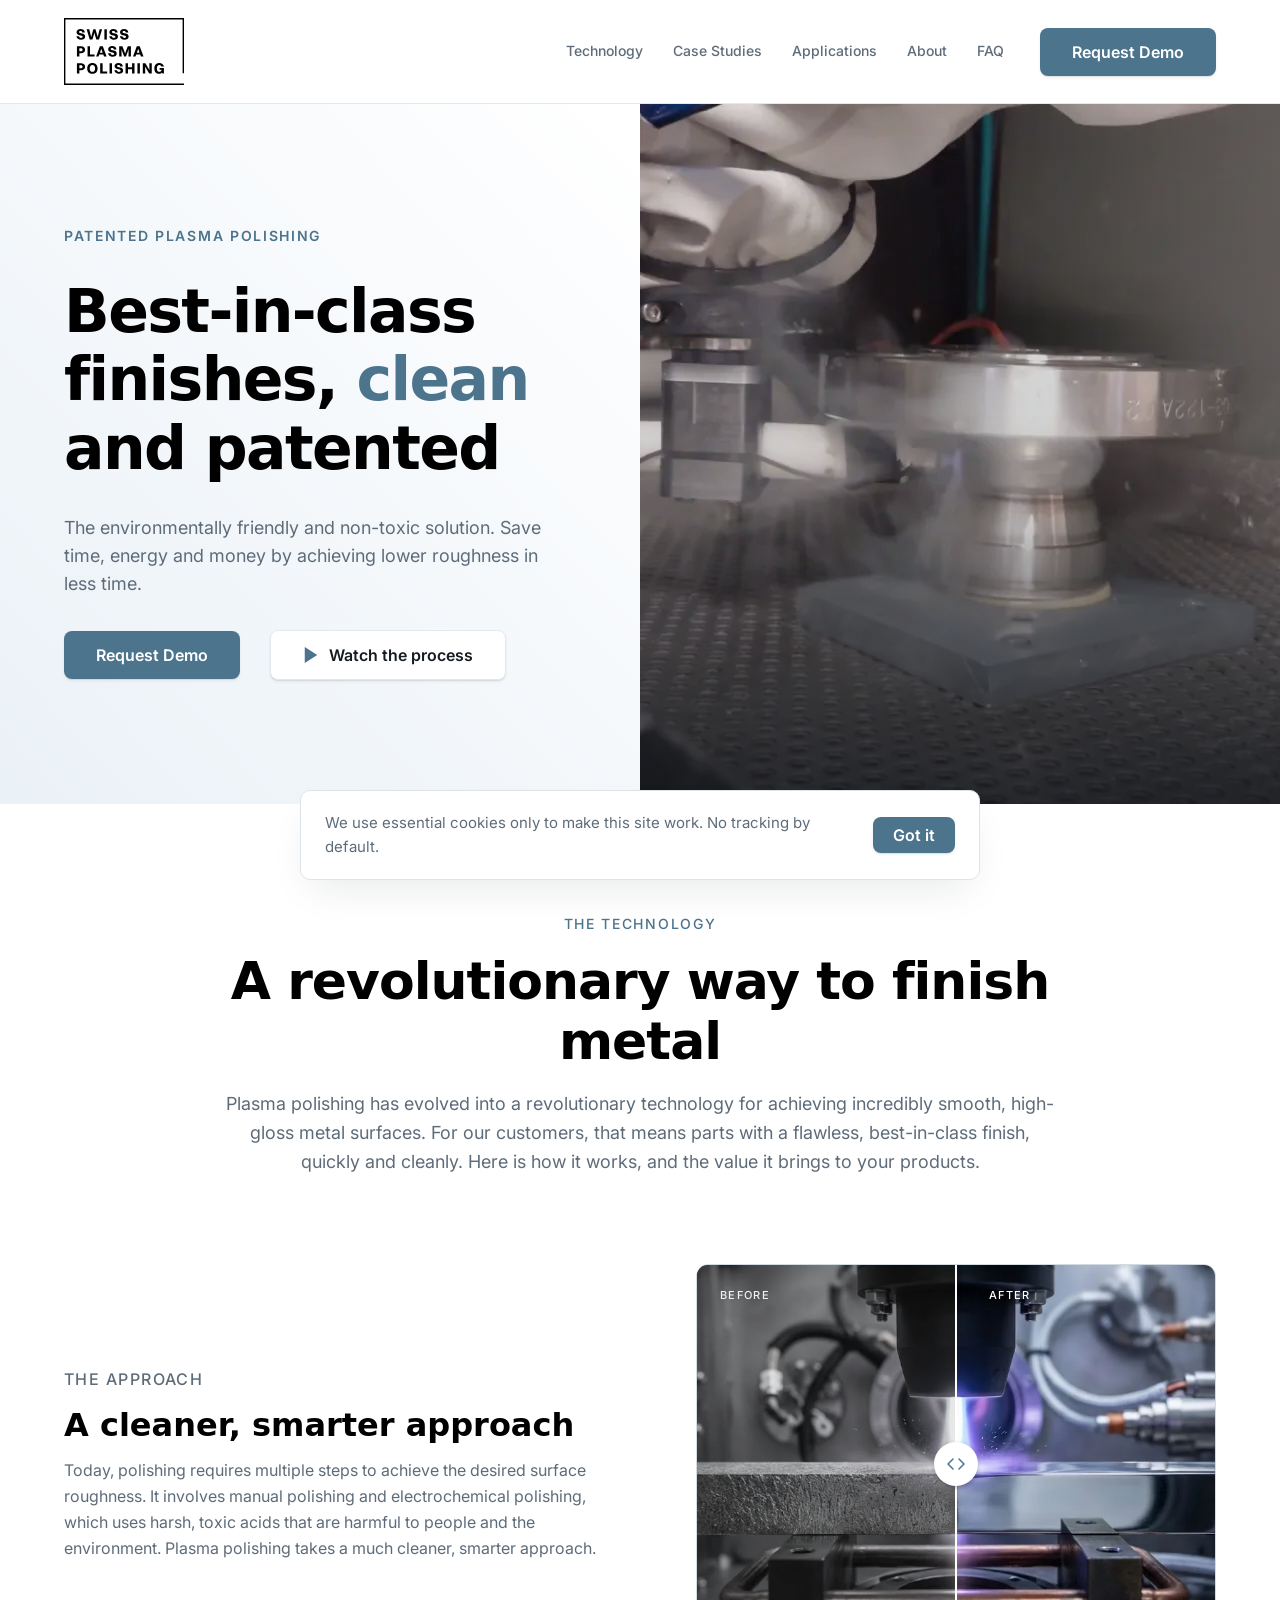
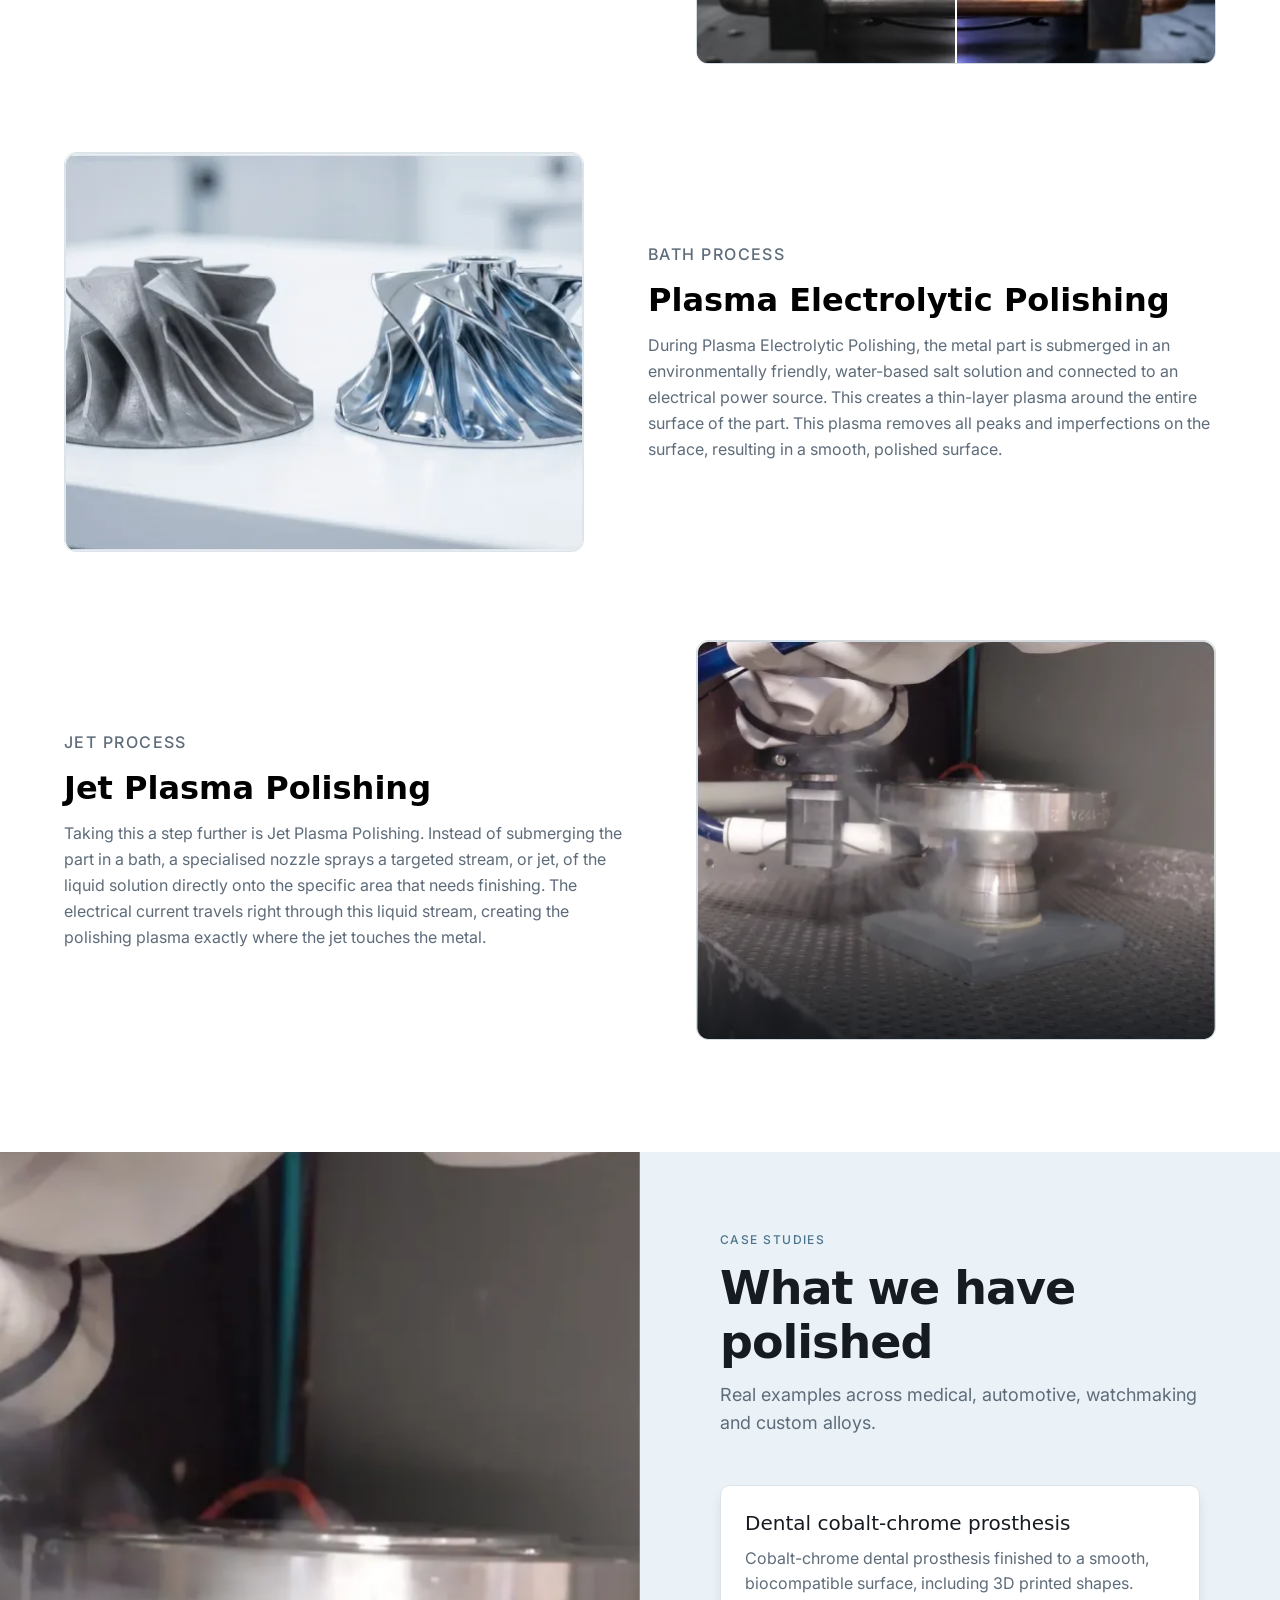
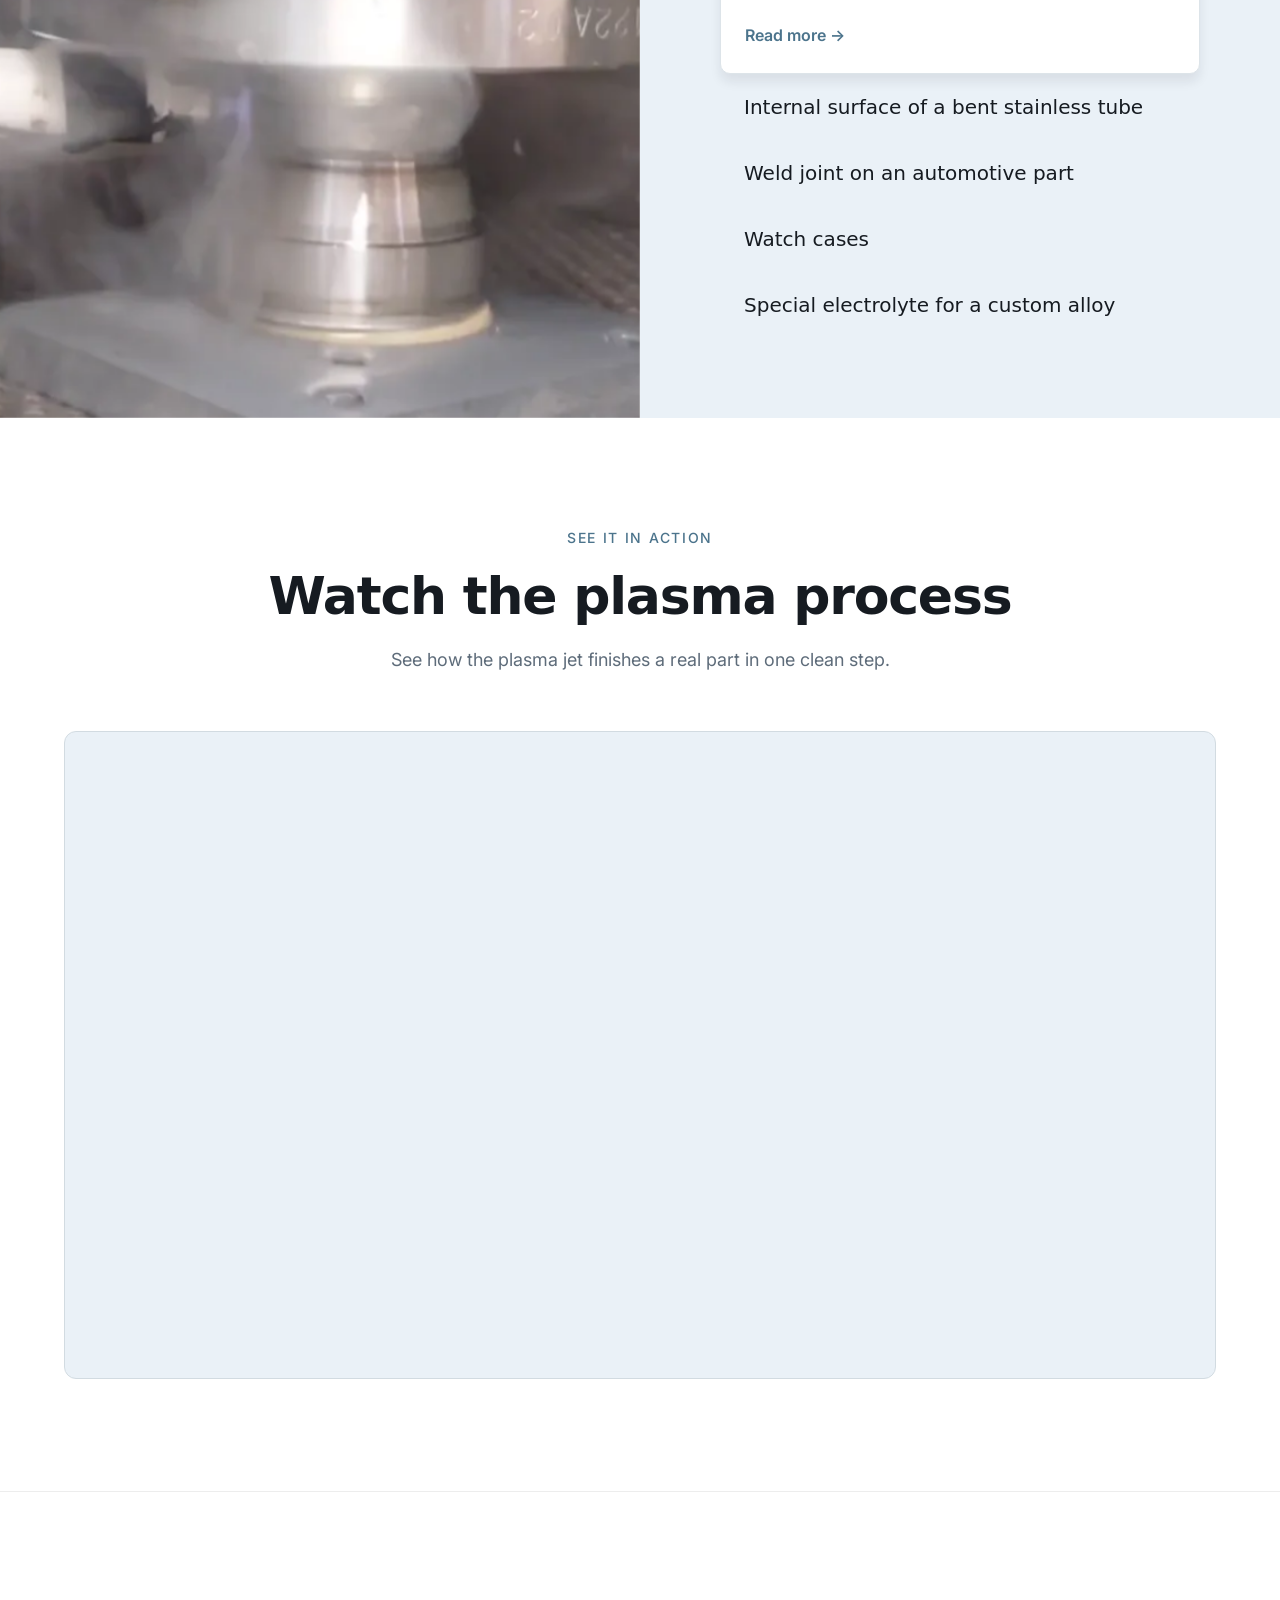
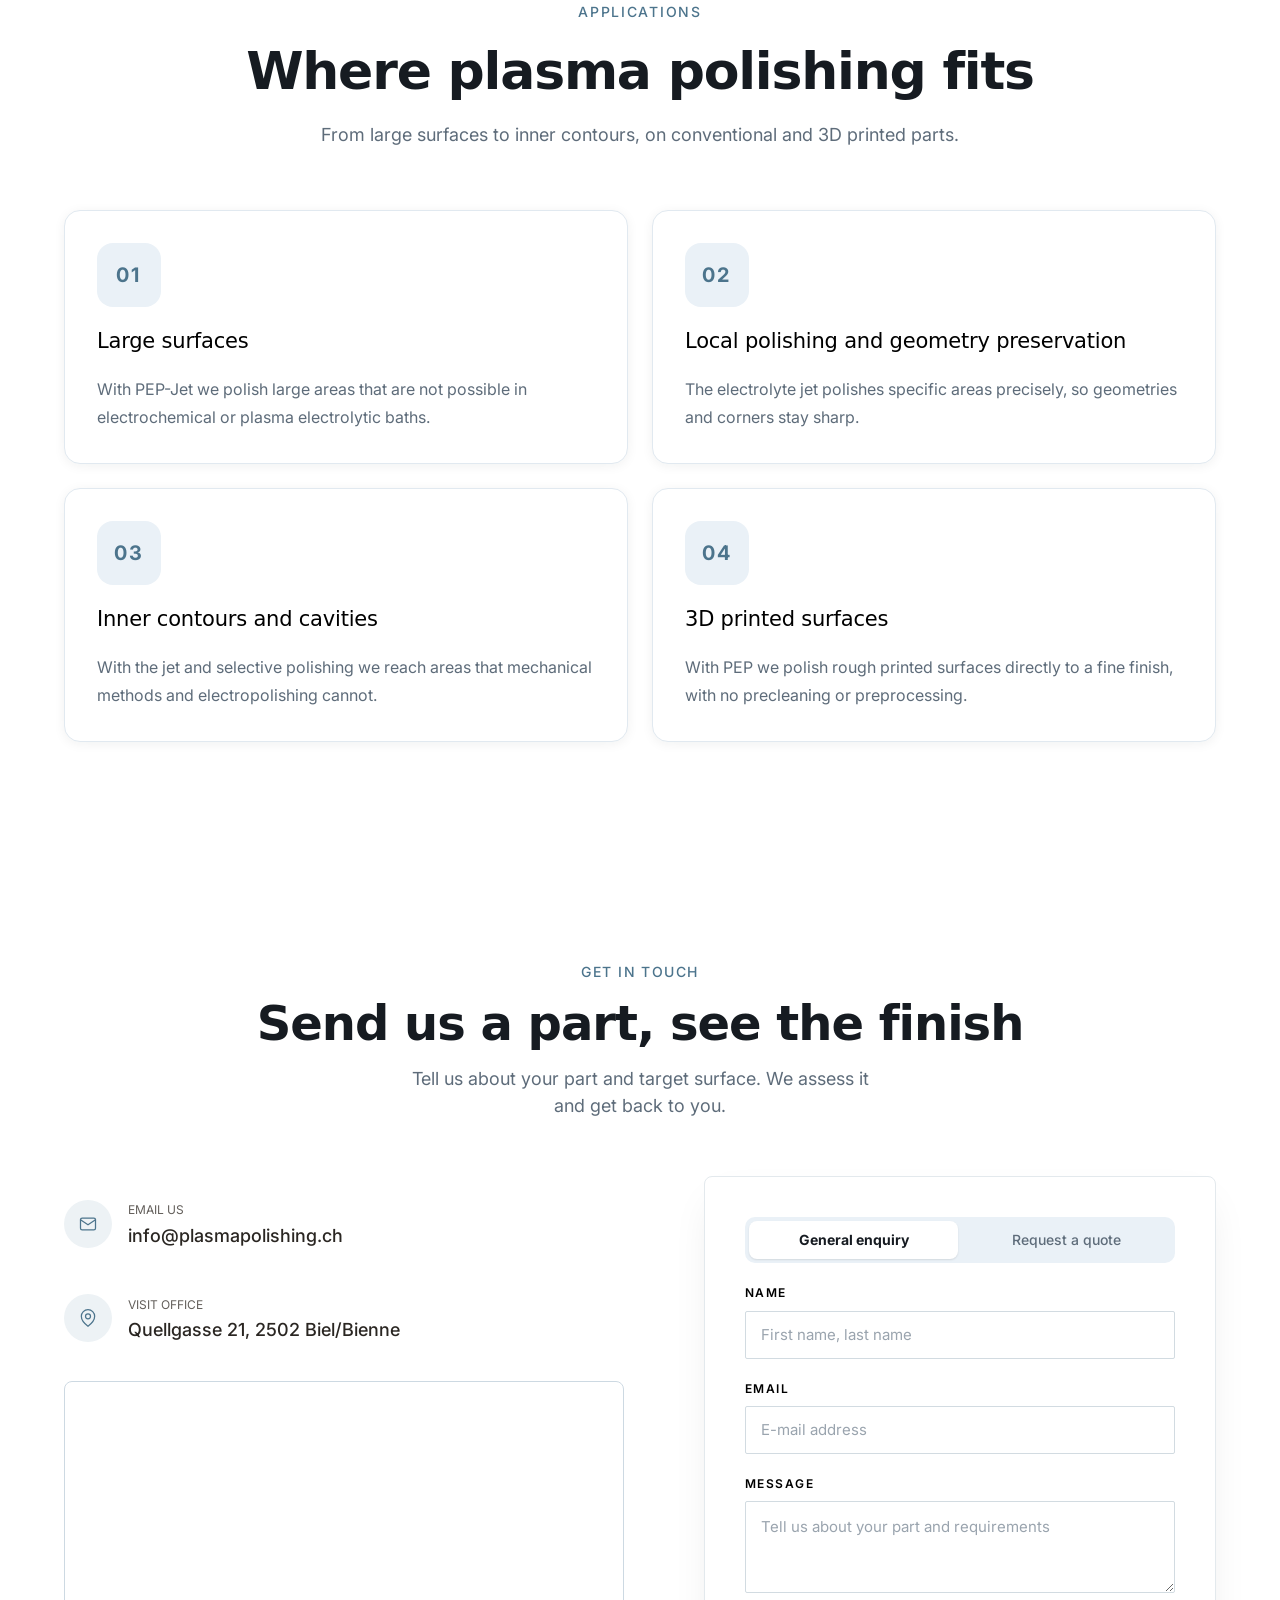
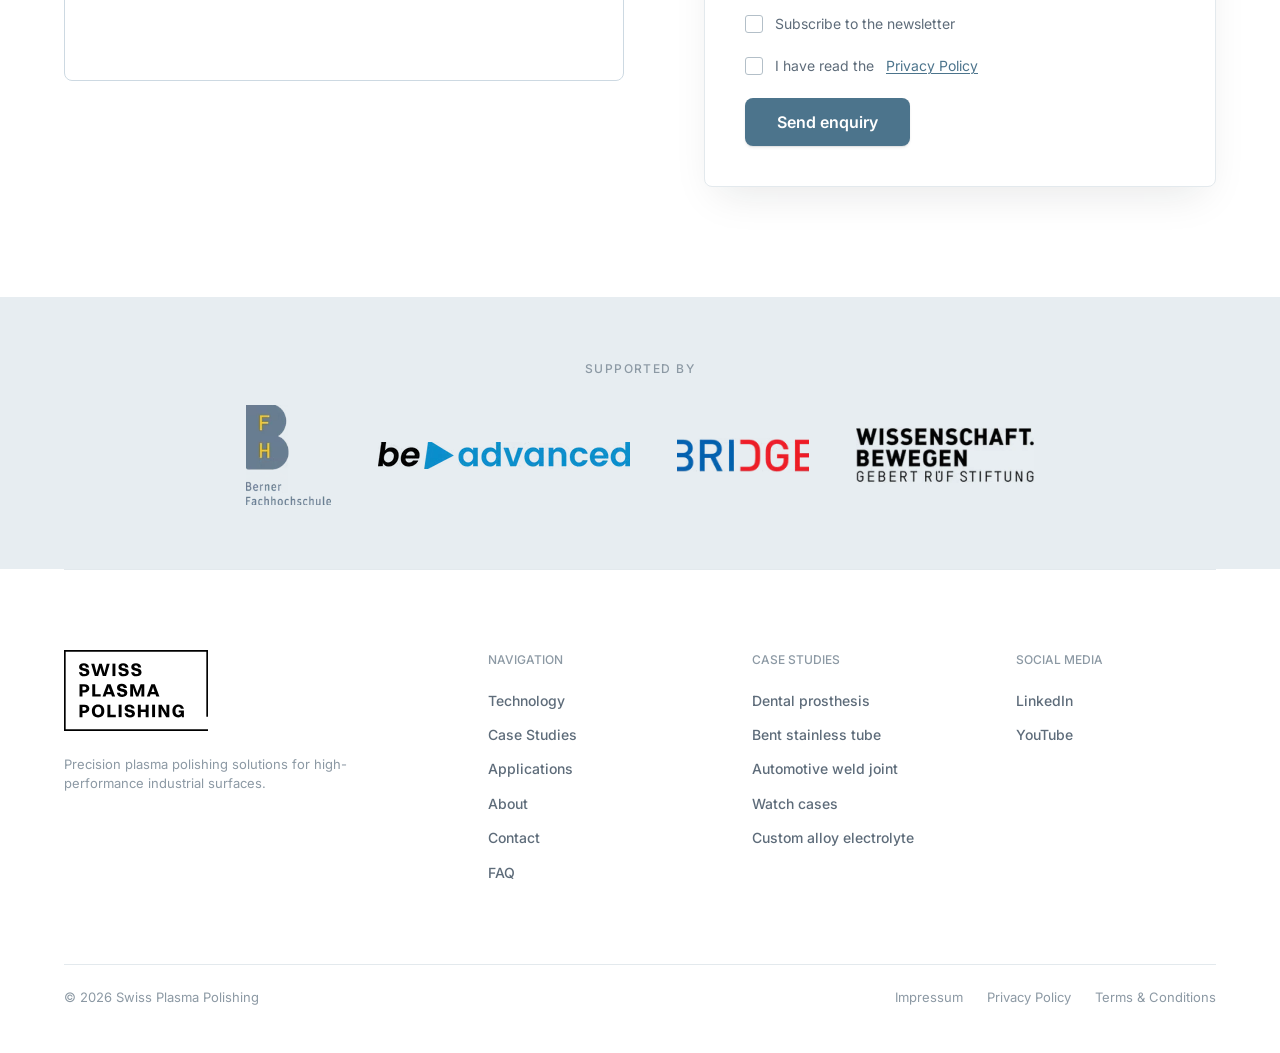
==== commit 81779aef: "Ship the expanded footer and the mobile pass from the Figma frames Footer (Figma 667:1089) on all el" ====
--- a/index.html
+++ b/index.html
@@ -572,20 +572,43 @@
   <footer class="site-footer">
     <div class="container">
       <hr>
-      <div class="site-footer__row">
-        <a class="site-footer__logo" href="./" aria-label="Swiss Plasma Polishing home">
-          <img src="assets/img/logo.svg" alt="Swiss Plasma Polishing" width="120" height="67">
-        </a>
-        <nav class="site-footer__nav" aria-label="Footer">
-          <a href="#technology">Technology</a>
-          <a href="#case-studies">Case Studies</a>
-          <a href="#applications">Applications</a>
-          <a href="about/">About</a>
-          <a href="faq/">FAQ</a>
-          <a class="site-footer__linkedin" href="https://www.linkedin.com/company/swiss-plasma-polishing/" target="_blank" rel="noopener" aria-label="Swiss Plasma Polishing on LinkedIn">
-            <svg width="18" height="18" viewBox="0 0 24 24" fill="currentColor" aria-hidden="true"><path d="M20.45 20.45h-3.55v-5.57c0-1.33-.03-3.04-1.85-3.04-1.86 0-2.14 1.45-2.14 2.94v5.67H9.36V9h3.41v1.56h.05c.47-.9 1.63-1.85 3.36-1.85 3.59 0 4.26 2.37 4.26 5.45v6.29ZM5.34 7.43a2.06 2.06 0 1 1 0-4.12 2.06 2.06 0 0 1 0 4.12ZM7.11 20.45H3.56V9h3.55v11.45ZM22.22 0H1.77C.79 0 0 .77 0 1.72v20.55C0 23.23.79 24 1.77 24h20.45c.98 0 1.78-.77 1.78-1.73V1.72C24 .77 23.2 0 22.22 0Z"/></svg>
+      <div class="site-footer__main">
+        <div class="site-footer__brand">
+          <a href="./" aria-label="Swiss Plasma Polishing home">
+            <img src="assets/img/logo.svg" alt="Swiss Plasma Polishing" width="144" height="81">
           </a>
-        </nav>
+          <p class="site-footer__tagline">Precision plasma polishing solutions for high-performance industrial surfaces.</p>
+        </div>
+        <div class="site-footer__cols">
+          <div class="site-footer__col">
+            <p class="site-footer__col-title">Navigation</p>
+            <nav class="site-footer__col-links" aria-label="Footer">
+              <a href="#technology">Technology</a>
+              <a href="#case-studies">Case Studies</a>
+              <a href="#applications">Applications</a>
+              <a href="about/">About</a>
+              <a href="#contact">Contact</a>
+              <a href="faq/">FAQ</a>
+            </nav>
+          </div>
+          <div class="site-footer__col">
+            <p class="site-footer__col-title">Case Studies</p>
+            <nav class="site-footer__col-links" aria-label="Case studies">
+              <a href="case-studies/dental-cobalt-chrome-prosthesis/">Dental prosthesis</a>
+              <a href="case-studies/bent-stainless-tube/">Bent stainless tube</a>
+              <a href="case-studies/weld-joint-automotive-part/">Automotive weld joint</a>
+              <a href="case-studies/watch-cases/">Watch cases</a>
+              <a href="case-studies/custom-alloy-electrolyte/">Custom alloy electrolyte</a>
+            </nav>
+          </div>
+          <div class="site-footer__col">
+            <p class="site-footer__col-title">Social media</p>
+            <nav class="site-footer__col-links" aria-label="Social media">
+              <a href="https://www.linkedin.com/company/swiss-plasma-polishing/" target="_blank" rel="noopener">LinkedIn</a>
+              <a href="https://www.youtube.com/watch?v=AYaXNKc_V6w" target="_blank" rel="noopener">YouTube</a>
+            </nav>
+          </div>
+        </div>
       </div>
       <hr>
       <div class="site-footer__bottom">
--- a/assets/css/components.css
+++ b/assets/css/components.css
@@ -1092,73 +1092,101 @@
 }
 
 /* ============================================================
-   Footer
+   Footer (expanded, Figma 667:1089)
    ============================================================
-   Same repeat-per-page caveat as the header: footer nav and
-   legal links are plain HTML on every page, edit all pages
-   together. */
+   Brand block with tagline on the left, three link columns on the
+   right (Navigation, Case Studies, Social media), then a legal row.
+   Same repeat-per-page caveat as the header: the footer is plain
+   HTML on every page, edit all pages together. */
 .site-footer {
   background: var(--bg-page);
-  /* 24px is the designer's explicit choice. Figma says 40, do not "fix"
-     it back to match the file. */
-  padding-bottom: var(--space-6); /* 24px */
+  padding-bottom: var(--space-10); /* 48px, per the expanded design */
 }
 .site-footer hr {
   border: none;
   border-top: 1px solid var(--border-header);
 }
-.site-footer__row {
-  display: flex;
-  align-items: center;
+.site-footer__main {
+  display: flex;
+  align-items: flex-start;
   justify-content: space-between;
-  gap: var(--space-9);
-  padding-block: var(--space-10);
-}
-.site-footer__logo img { width: 120px; height: auto; }
-.site-footer__nav {
-  display: flex;
-  flex-wrap: wrap;
-  align-items: center; /* keeps the LinkedIn icon on the text baseline row */
-  gap: 12px 28px;
+  gap: var(--space-10);
+  padding-block: var(--space-18); /* 80px */
+}
+.site-footer__brand {
+  display: flex;
+  flex-direction: column;
+  gap: var(--space-6);
+  width: 300px;
+  flex-shrink: 0;
+}
+.site-footer__brand img {
+  width: 144px;
+  height: auto;
+  display: block;
+}
+.site-footer__tagline {
+  font-size: 13px;
+  line-height: 1.5;
+  color: #8c99a4;
+}
+.site-footer__cols {
+  display: flex;
+  gap: var(--space-14); /* 64px */
+}
+.site-footer__col {
+  display: flex;
+  flex-direction: column;
+  gap: var(--space-5); /* 20px */
+  width: 200px;
+}
+.site-footer__col-title {
   font-family: var(--font-body);
   font-weight: 500;
-  font-size: var(--type-ui);
+  font-size: 12px;
+  text-transform: uppercase;
+  color: #8c99a4;
+}
+.site-footer__col-links {
+  display: flex;
+  flex-direction: column;
+  gap: var(--space-3); /* 12px */
+  font-family: var(--font-body);
+  font-weight: 500;
+  font-size: 14px;
   color: var(--text-secondary);
 }
-/* LinkedIn icon, last item in the footer nav on every page. */
-.site-footer__linkedin {
-  display: inline-flex;
-  align-items: center;
-  color: var(--text-secondary);
-  transition: color 150ms ease;
-}
-.site-footer__linkedin:hover {
-  color: var(--accent);
-}
-.site-footer__nav a:hover { color: var(--accent); }
+.site-footer__col-links a:hover { color: var(--accent); }
 .site-footer__bottom {
   display: flex;
-  align-items: flex-start;
+  align-items: center;
   justify-content: space-between;
   gap: var(--space-6);
   flex-wrap: wrap;
   padding-top: var(--space-6);
   font-size: 13px;
-  line-height: normal; /* Figma 451:451 */
-  color: #8c99a4; /* Figma 451:451 */
+  line-height: normal;
+  color: #8c99a4;
 }
 .site-footer__legal {
   display: flex;
-  gap: 19px;
+  gap: var(--space-6); /* 24px, per the expanded design */
   flex-wrap: wrap;
 }
 .site-footer__legal a:hover { color: var(--accent); }
 
-@media (max-width: 768px) {
-  .site-footer__row {
+@media (max-width: 900px) {
+  .site-footer__main {
     flex-direction: column;
-    align-items: flex-start;
-    gap: var(--space-6);
+    gap: var(--space-9);
+    padding-block: var(--space-10);
+  }
+  .site-footer__cols {
+    flex-wrap: wrap;
+    gap: var(--space-9);
+  }
+  .site-footer__col {
+    width: 160px;
   }
 }
 
@@ -1200,3 +1228,86 @@
 .cookie-banner .btn {
   padding: 10px 20px;
 }
+
+/* ============================================================
+   Mobile pass (Figma "SPP - Home (Mobile)", node 658:537)
+   ============================================================
+   Phone-specific values from the mobile design frame. Kept in one
+   block, last in the file, so these later rules win over the
+   desktop values above at equal specificity. */
+@media (max-width: 768px) {
+  /* Hero: tighter copy block, CTAs stacked with a 12px gap. */
+  .hero__copy {
+    padding-top: var(--space-10);   /* 48px */
+    padding-bottom: var(--space-12); /* 56px */
+  }
+  .hero__cta {
+    flex-direction: column;
+    align-items: flex-start;
+    gap: 12px;
+  }
+
+  /* Technology rows: 20px image-to-text gap, 40px between rows,
+     240px media height. */
+  .tech-row {
+    gap: var(--space-5);
+    margin-top: var(--space-9);
+  }
+  .tech-row__img,
+  .ba-slider {
+    height: 240px;
+  }
+  .tech-row__media {
+    min-height: 0;
+  }
+
+  /* Case studies: shorter photo, panel padding and rhythm from the
+     mobile frame. */
+  .spotlight__image {
+    min-height: 300px;
+  }
+  .spotlight__panel {
+    padding: var(--space-10) 20px; /* 48 / 20 */
+    gap: var(--space-7);           /* 28px */
+  }
+
+  /* Applications: tighter cards with a smaller number badge. */
+  .apps-grid {
+    gap: var(--space-4);
+    margin-top: var(--space-8);
+  }
+  .app-cell {
+    padding: var(--space-6);
+    gap: 14px;
+  }
+  .app-cell__num {
+    width: 52px;
+    height: 52px;
+    border-radius: 14px;
+    font-size: 17px;
+  }
+
+  /* Contact: tighter rhythm, 44px icon circles, 220px map. */
+  .contact__row {
+    margin-top: var(--space-8);
+    gap: var(--space-8);
+  }
+  .contact__details {
+    gap: var(--space-5);
+    padding-top: 0;
+  }
+  .contact-detail__icon {
+    width: 44px;
+    height: 44px;
+  }
+  .contact__map {
+    height: 220px;
+    margin-top: var(--space-8);
+  }
+
+  /* Partners: marquee logos scaled to 72 percent of desktop sizes. */
+  .partner-logo[src*="partner-bfh"] { height: 72px; }
+  .partner-logo[src*="partner-be-advanced"] { height: 19px; }
+  .partner-logo[src*="partner-bridge"] { height: 25px; }
+  .partner-logo[src*="partner-gebert-ruf"] { height: 40px; }
+}
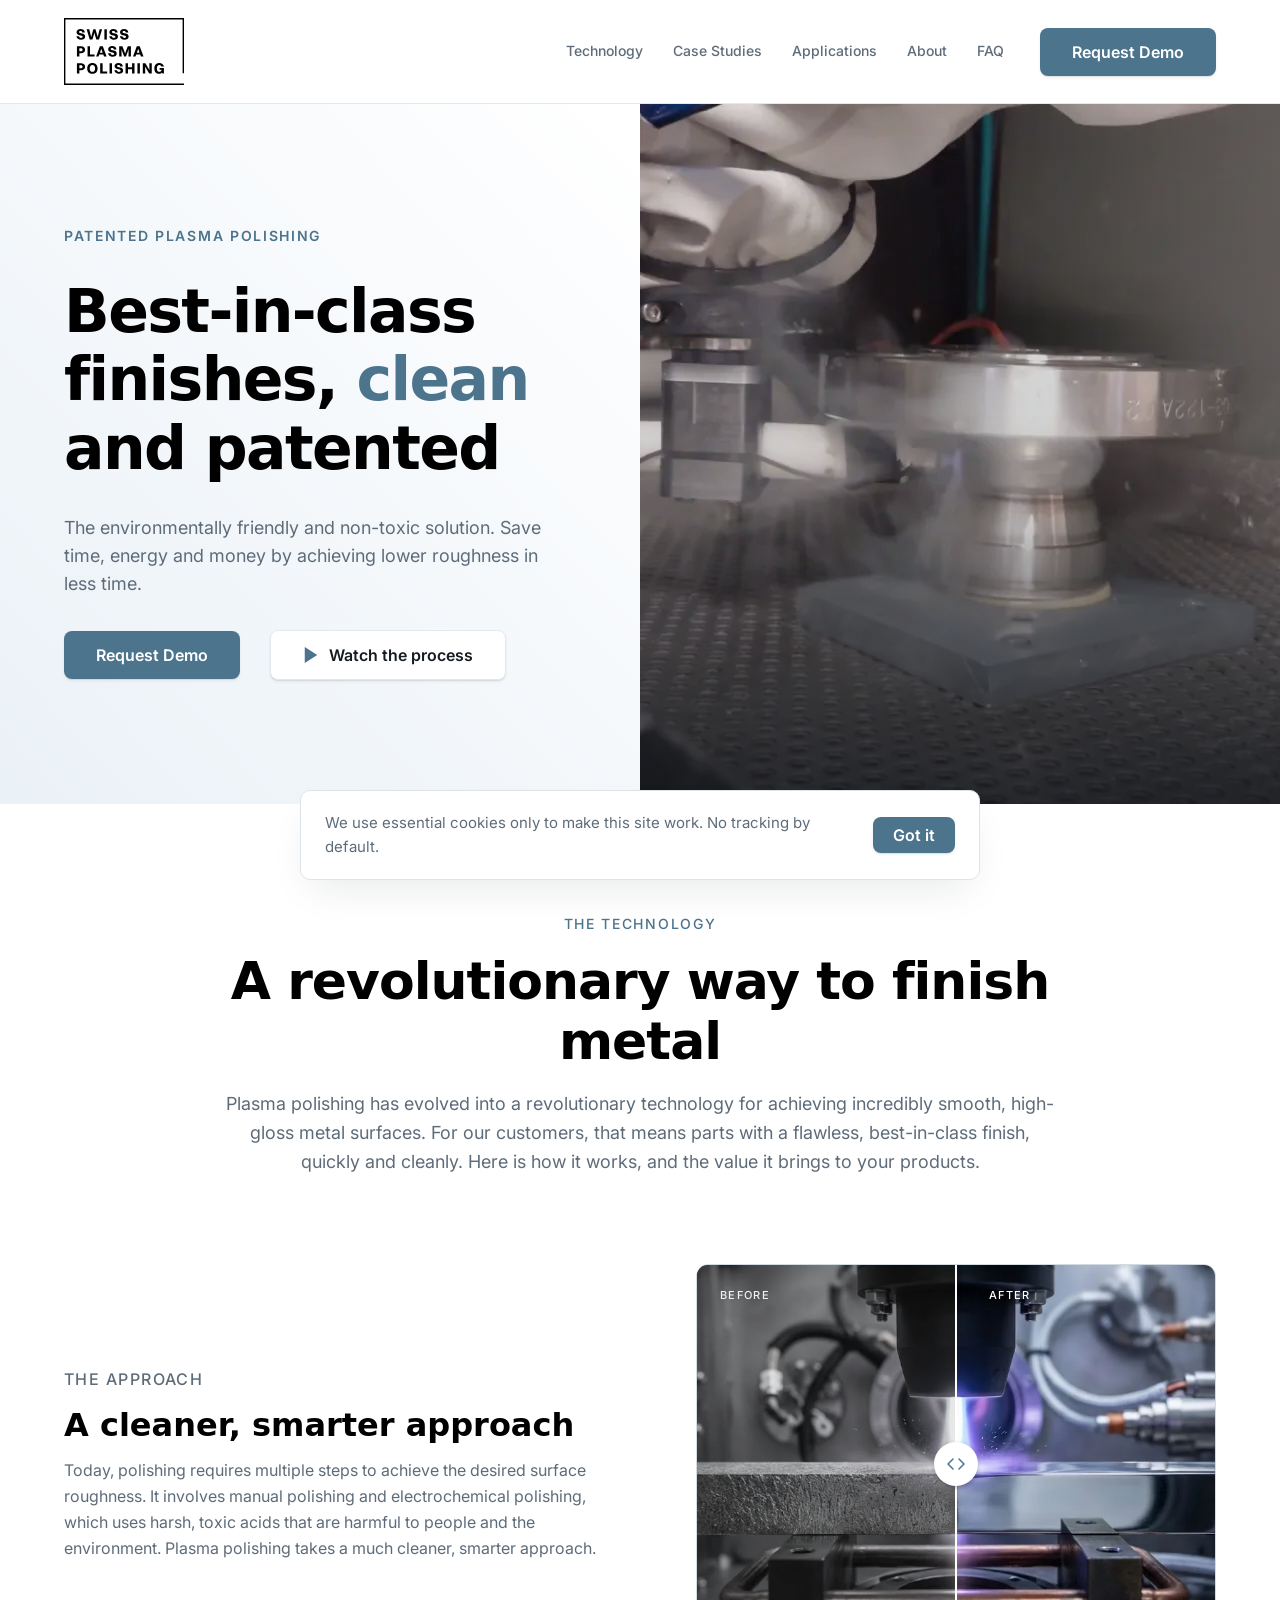
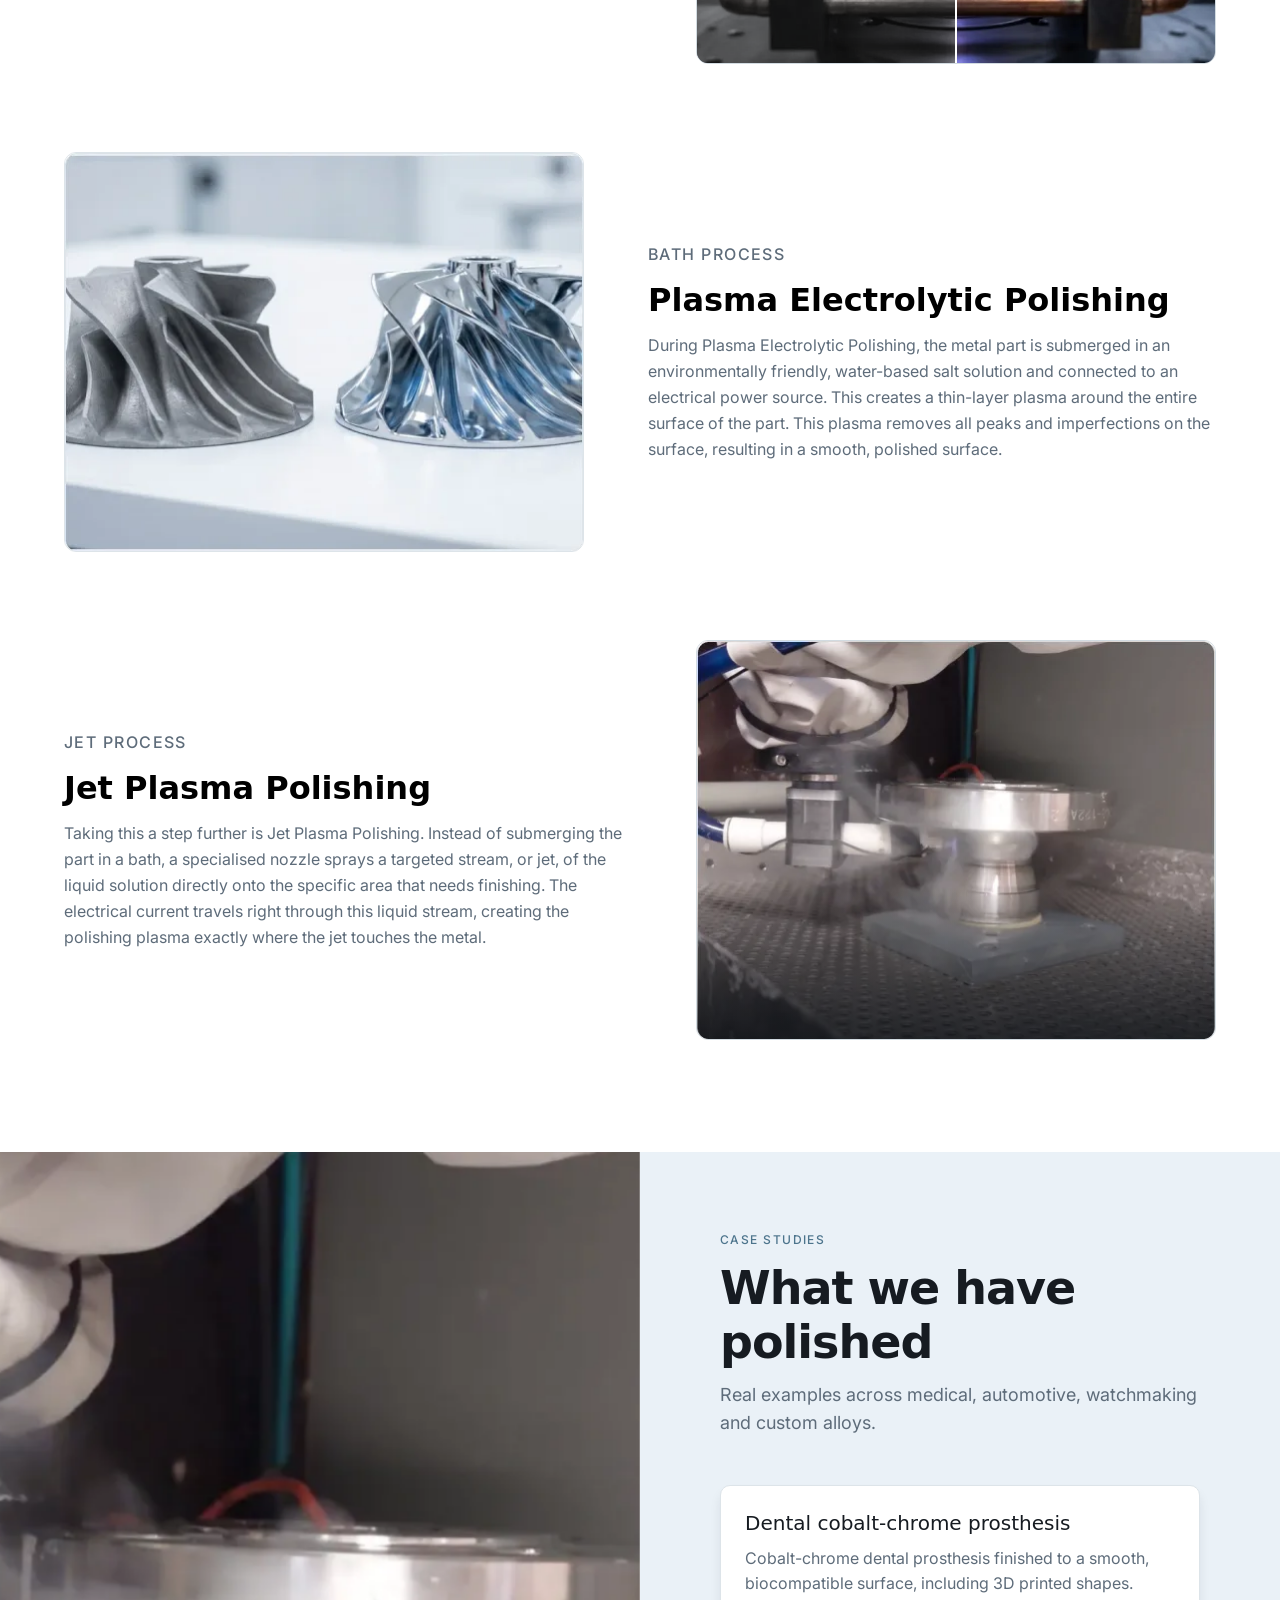
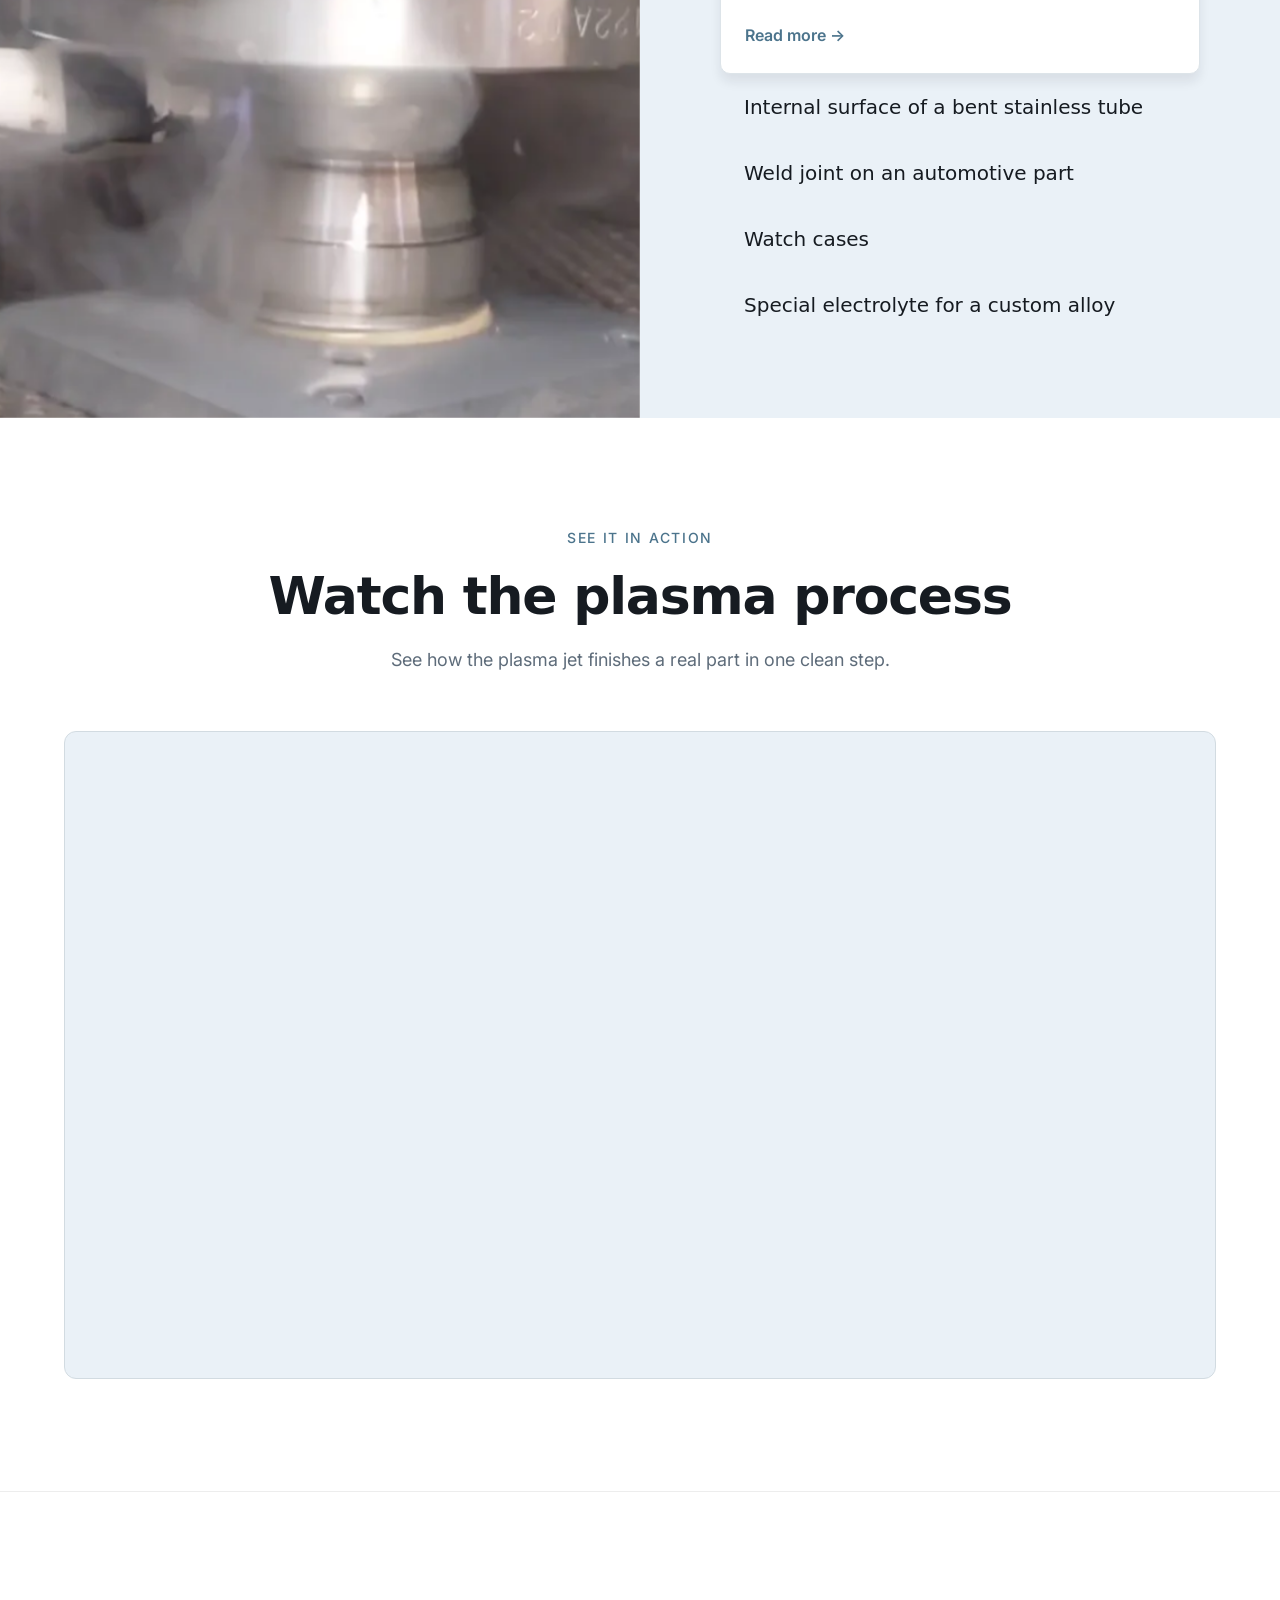
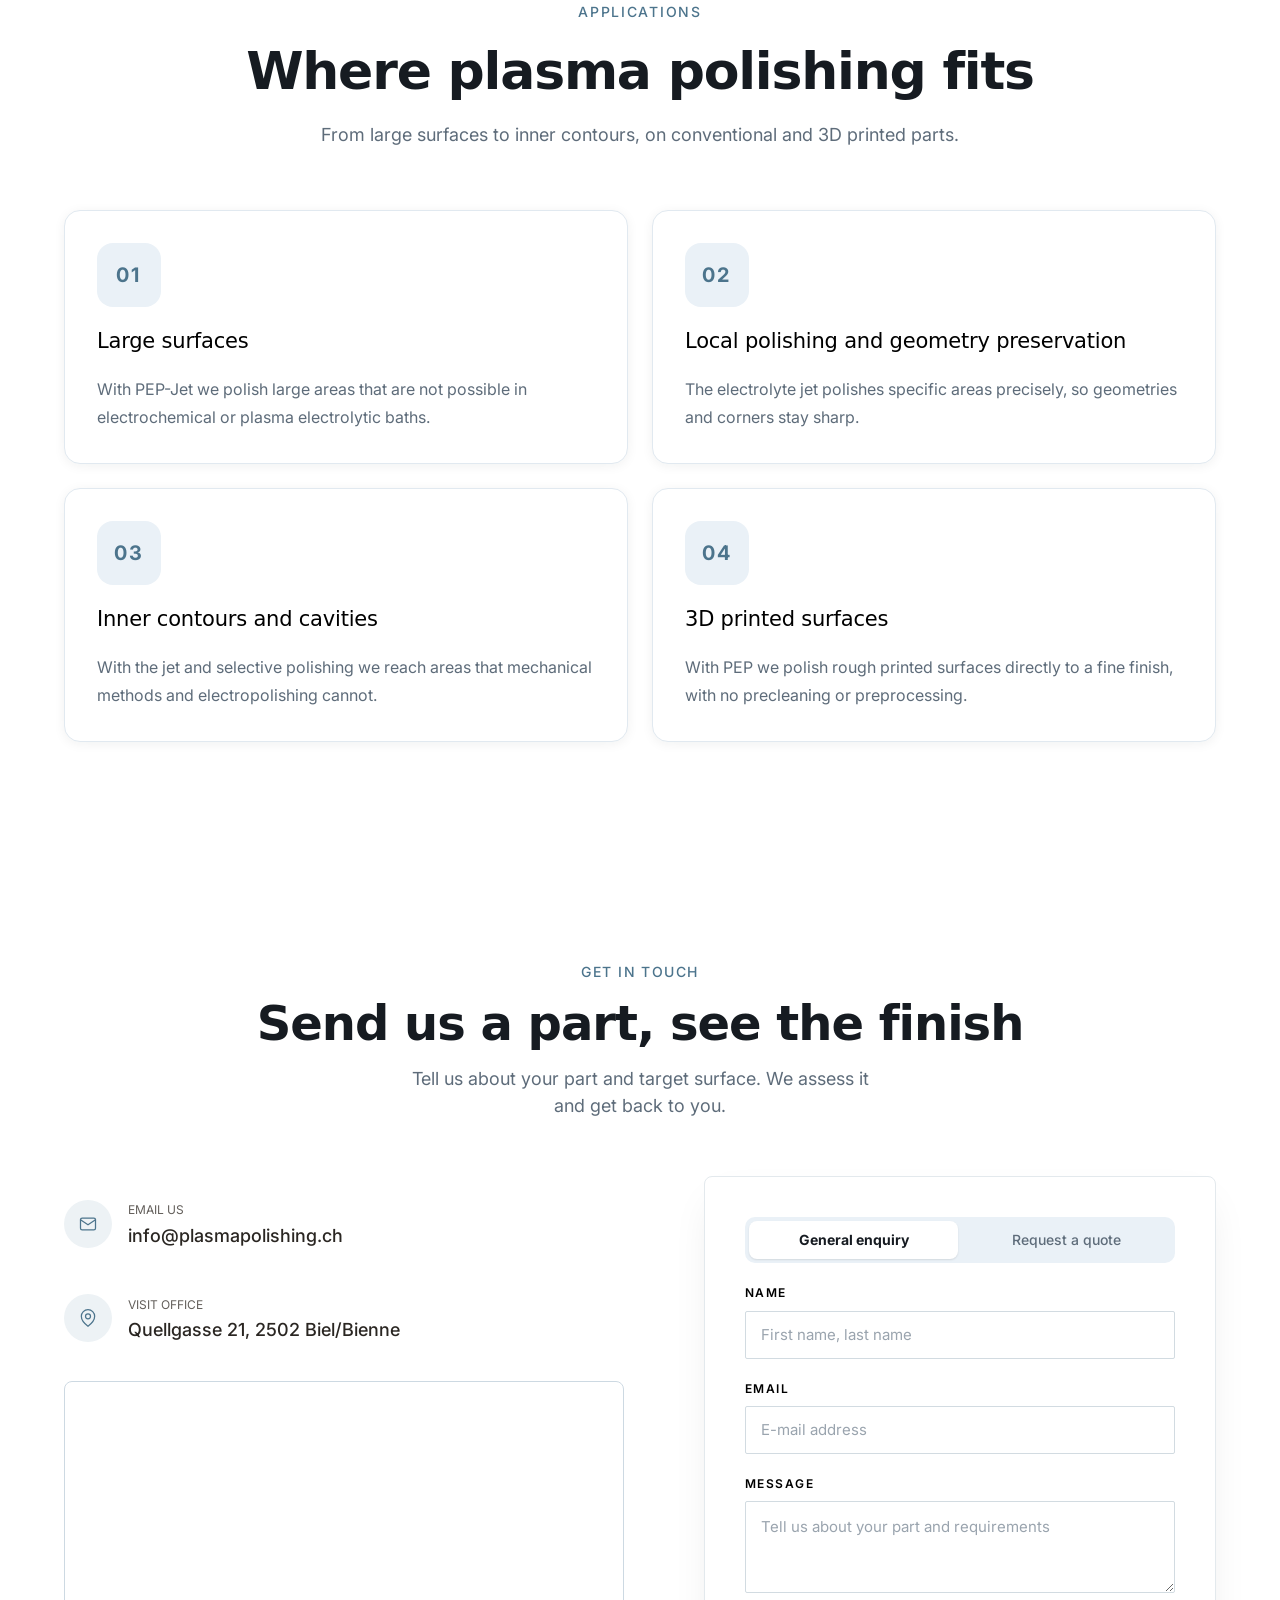
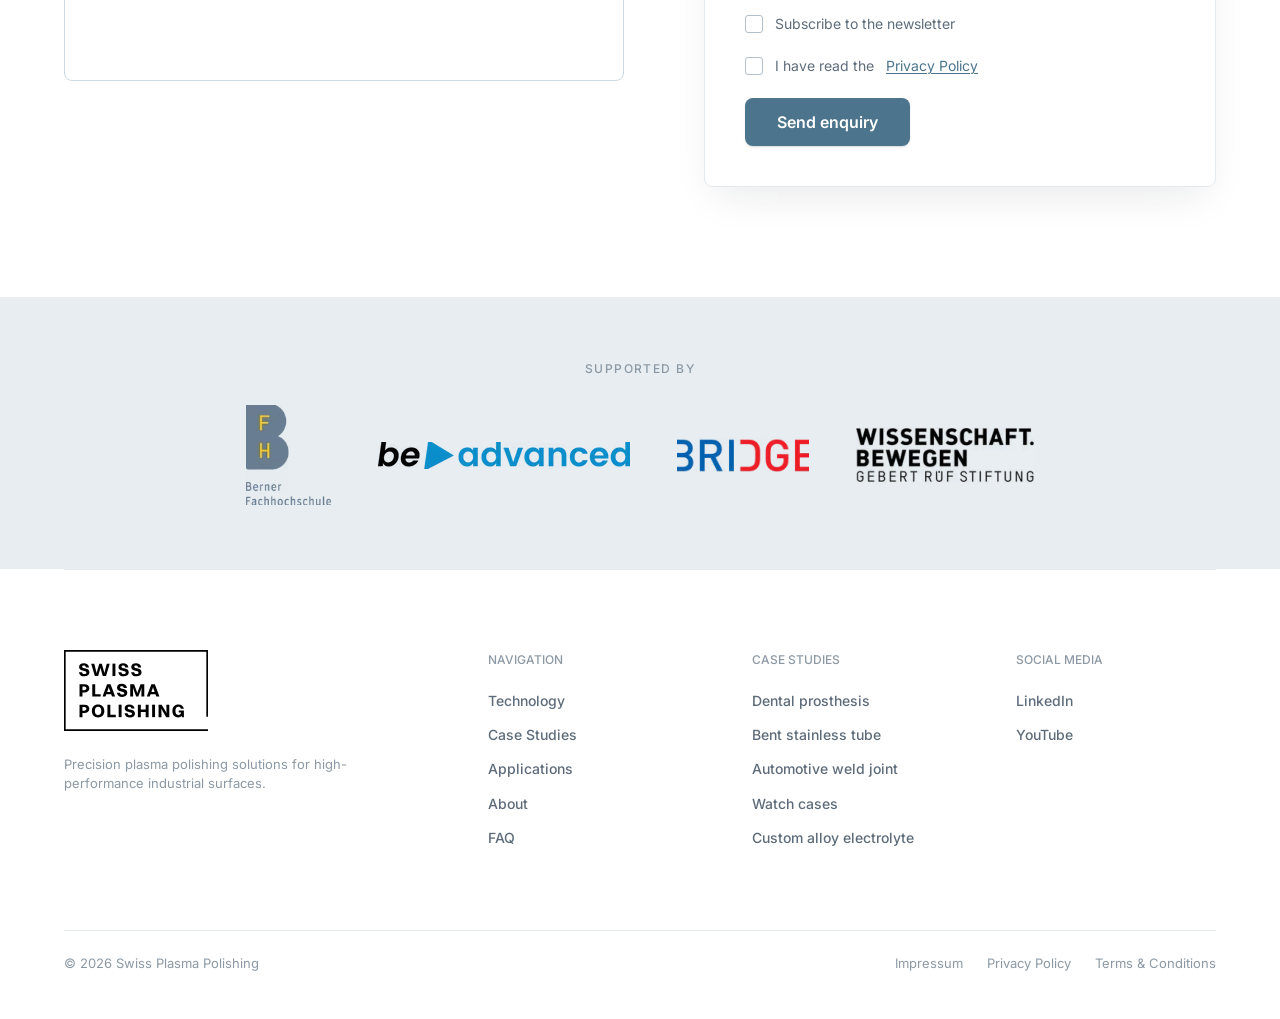
==== commit c631bb4b: "Remove the Contact link from the footer navigation column Footer Navigation now mirrors the header n" ====
--- a/index.html
+++ b/index.html
@@ -587,7 +587,6 @@
               <a href="#case-studies">Case Studies</a>
               <a href="#applications">Applications</a>
               <a href="about/">About</a>
-              <a href="#contact">Contact</a>
               <a href="faq/">FAQ</a>
             </nav>
           </div>
--- a/assets/css/components.css
+++ b/assets/css/components.css
@@ -907,9 +907,8 @@
   .form-card {
     padding: var(--space-5); /* 20px */
   }
-  .form-toggle__btn {
-    font-size: 13px; /* both tab labels fit side by side on ~320px screens */
-  }
+  /* Toggle label size for small screens lives in the mobile pass block
+     at the end of this file (12px at 768px and below, per the mobile frame). */
   .field-row {
     grid-template-columns: 1fr;
   }
@@ -1236,6 +1235,55 @@
    block, last in the file, so these later rules win over the
    desktop values above at equal specificity. */
 @media (max-width: 768px) {
+  /* Typography from the mobile frame. Listed here, last in the file,
+     because several desktop headings carry scoped sizes (.spotlight__head
+     .h2 46px, .contact .h2 48px) that would otherwise beat the generic
+     mobile clamp in base.css and render huge on phones. */
+  .display {
+    font-size: 36px;
+    letter-spacing: -1px;
+  }
+  .h2,
+  .technology .h2,
+  .spotlight__head .h2 {
+    font-size: 32px;
+    letter-spacing: -0.8px;
+  }
+  .video-section .h2,
+  .contact .h2 {
+    font-size: 30px;
+    letter-spacing: -0.6px;
+  }
+  .eyebrow {
+    font-size: 12px;
+    letter-spacing: 1.44px;
+  }
+  .section-head .intro,
+  .contact .section-head .intro,
+  .spotlight__intro {
+    font-size: 16px;
+  }
+  .app-cell__title {
+    font-size: 20px;
+  }
+  .contact-detail__value {
+    font-size: 16px;
+  }
+  .contact-detail__label {
+    font-size: 11px;
+  }
+  .field__input,
+  .field__textarea {
+    font-size: 14px;
+  }
+  .form-toggle__btn {
+    font-size: 12px;
+  }
+  .ba-slider__tag {
+    font-size: 10px;
+    letter-spacing: 1.2px;
+  }
+
   /* Hero: tighter copy block, CTAs stacked with a 12px gap. */
   .hero__copy {
     padding-top: var(--space-10);   /* 48px */
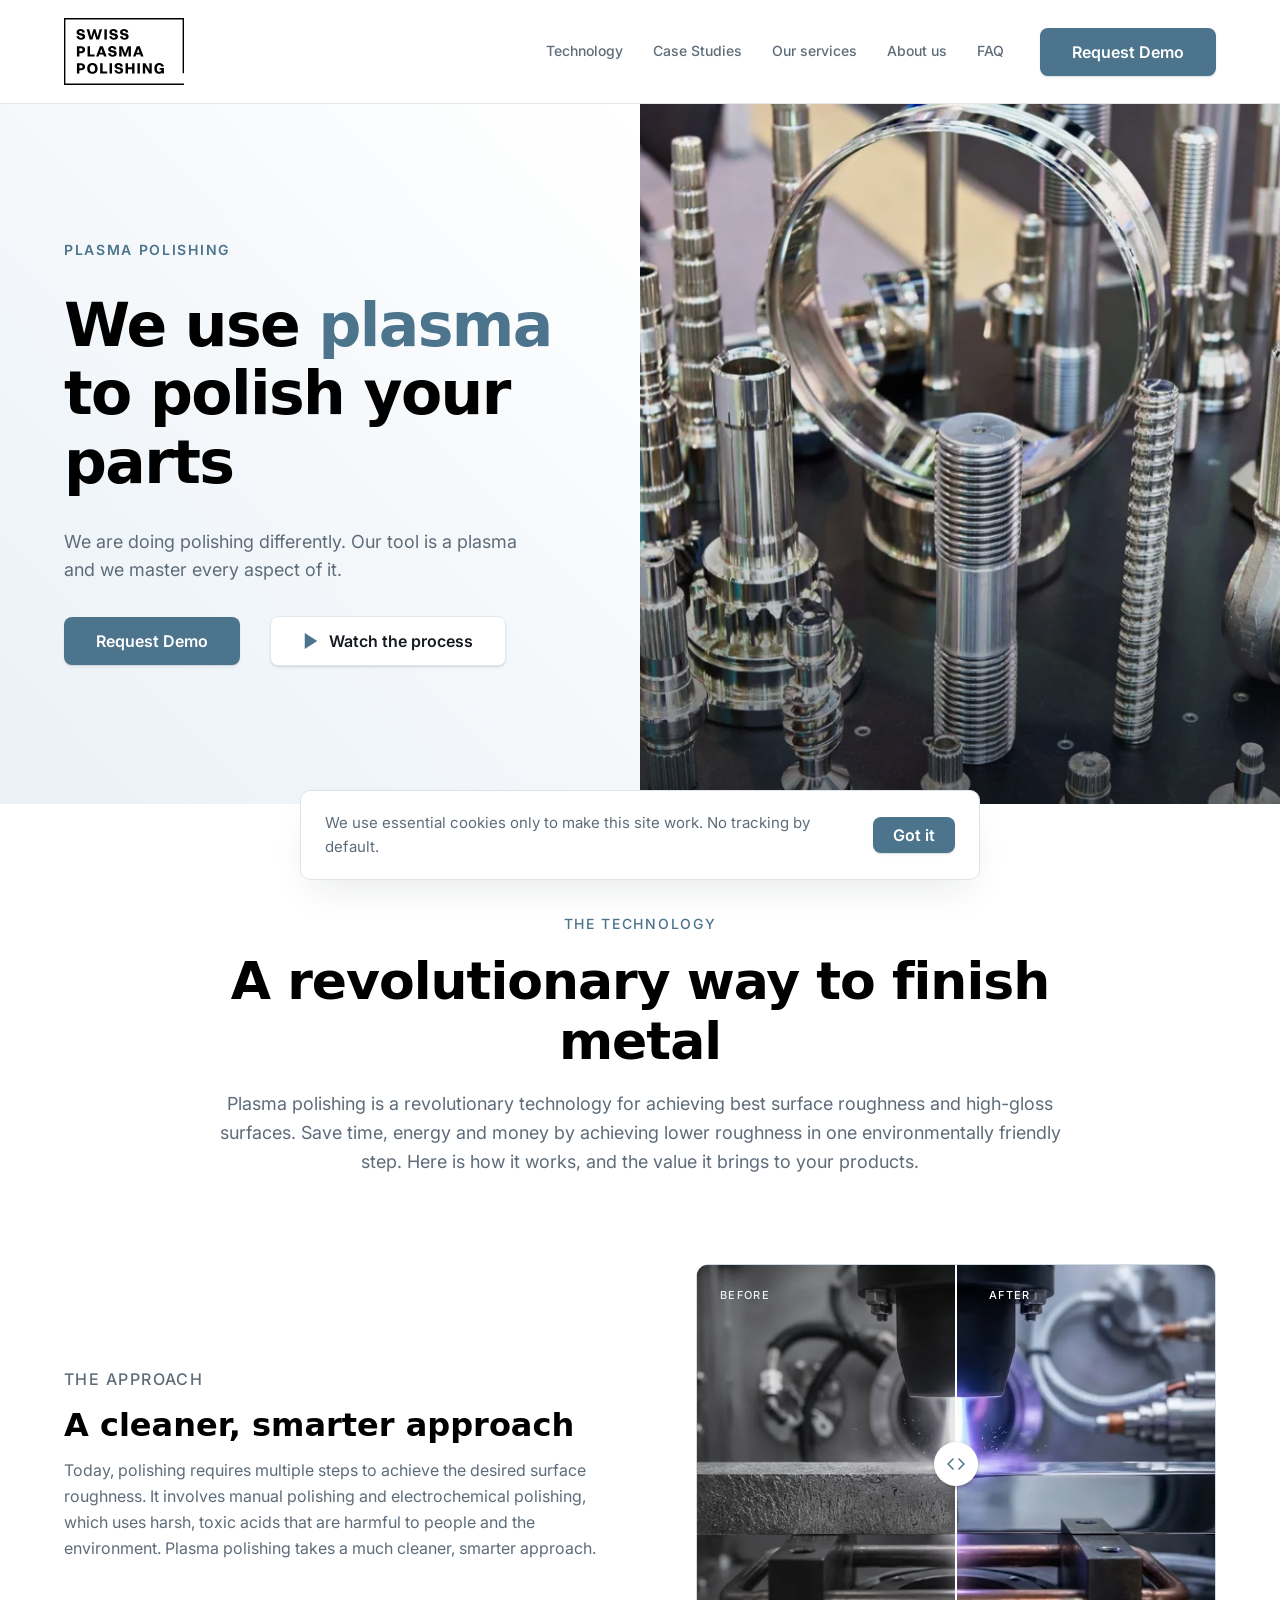
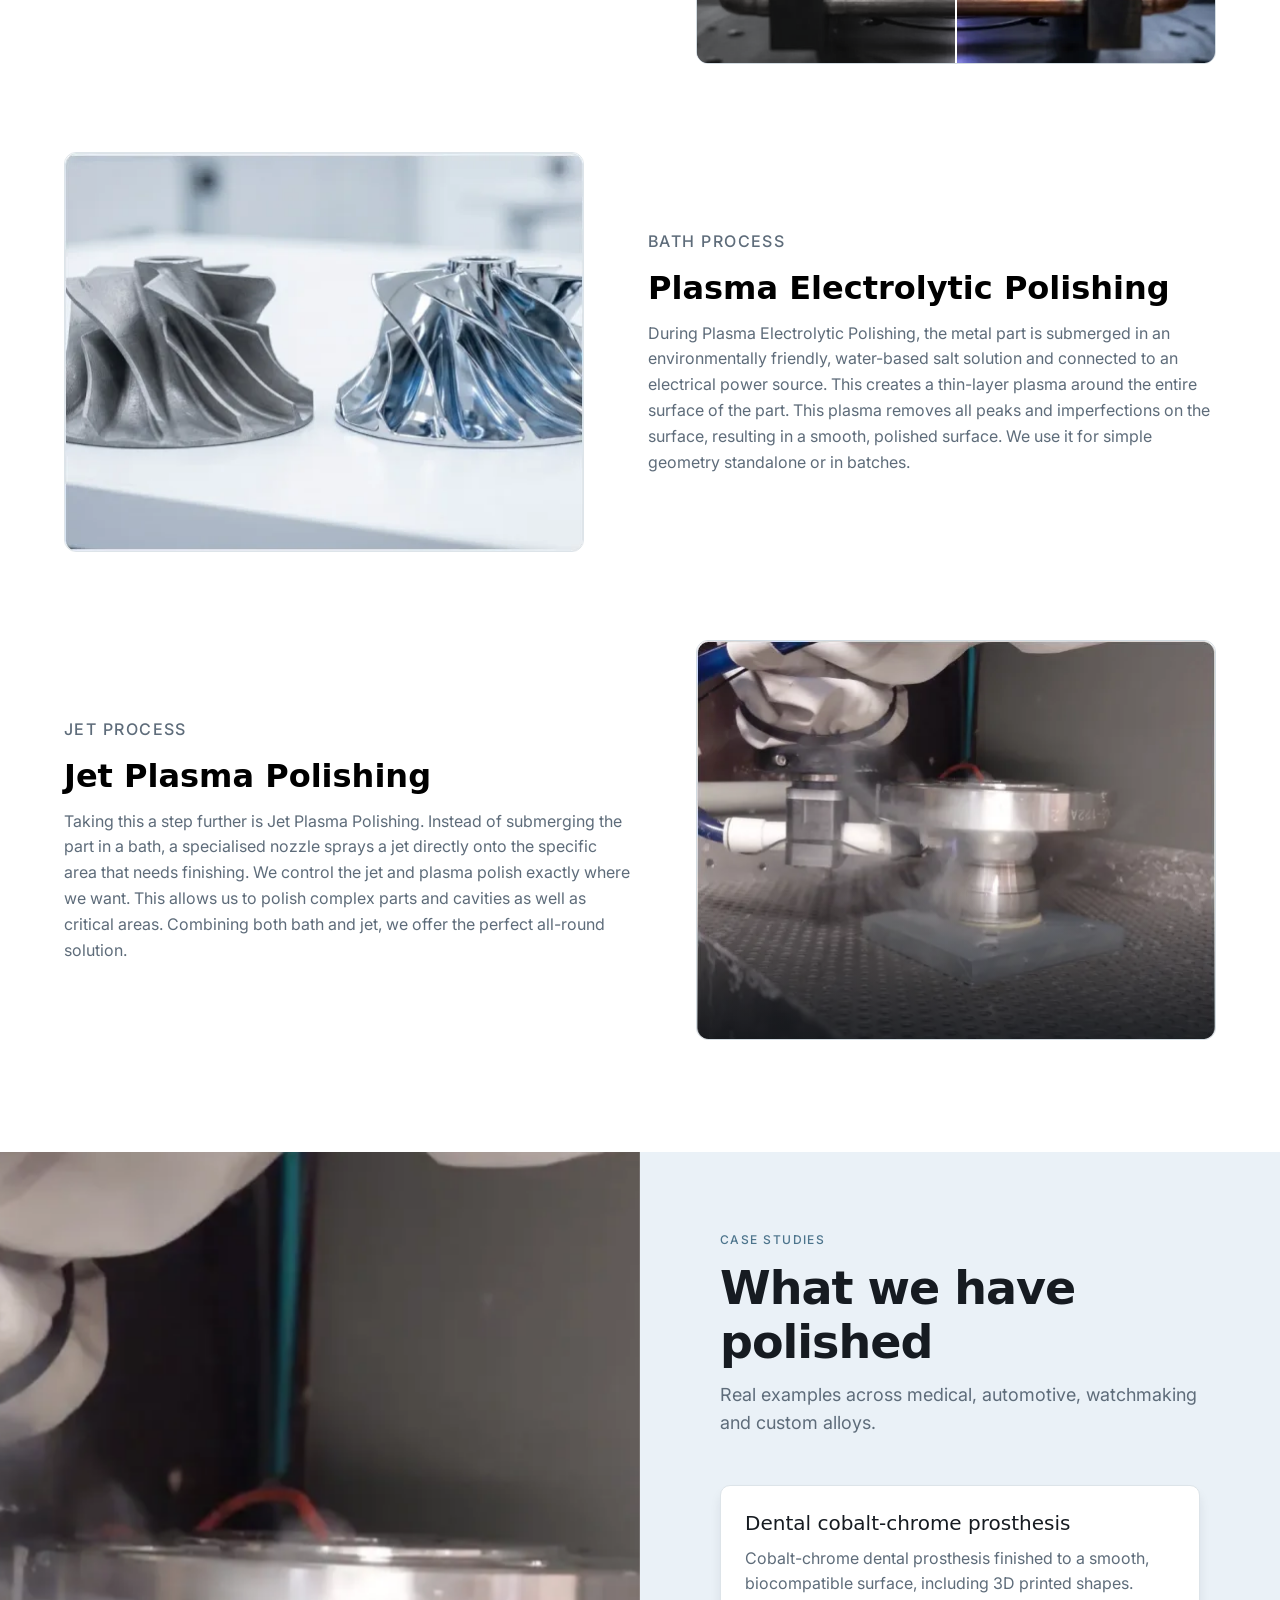
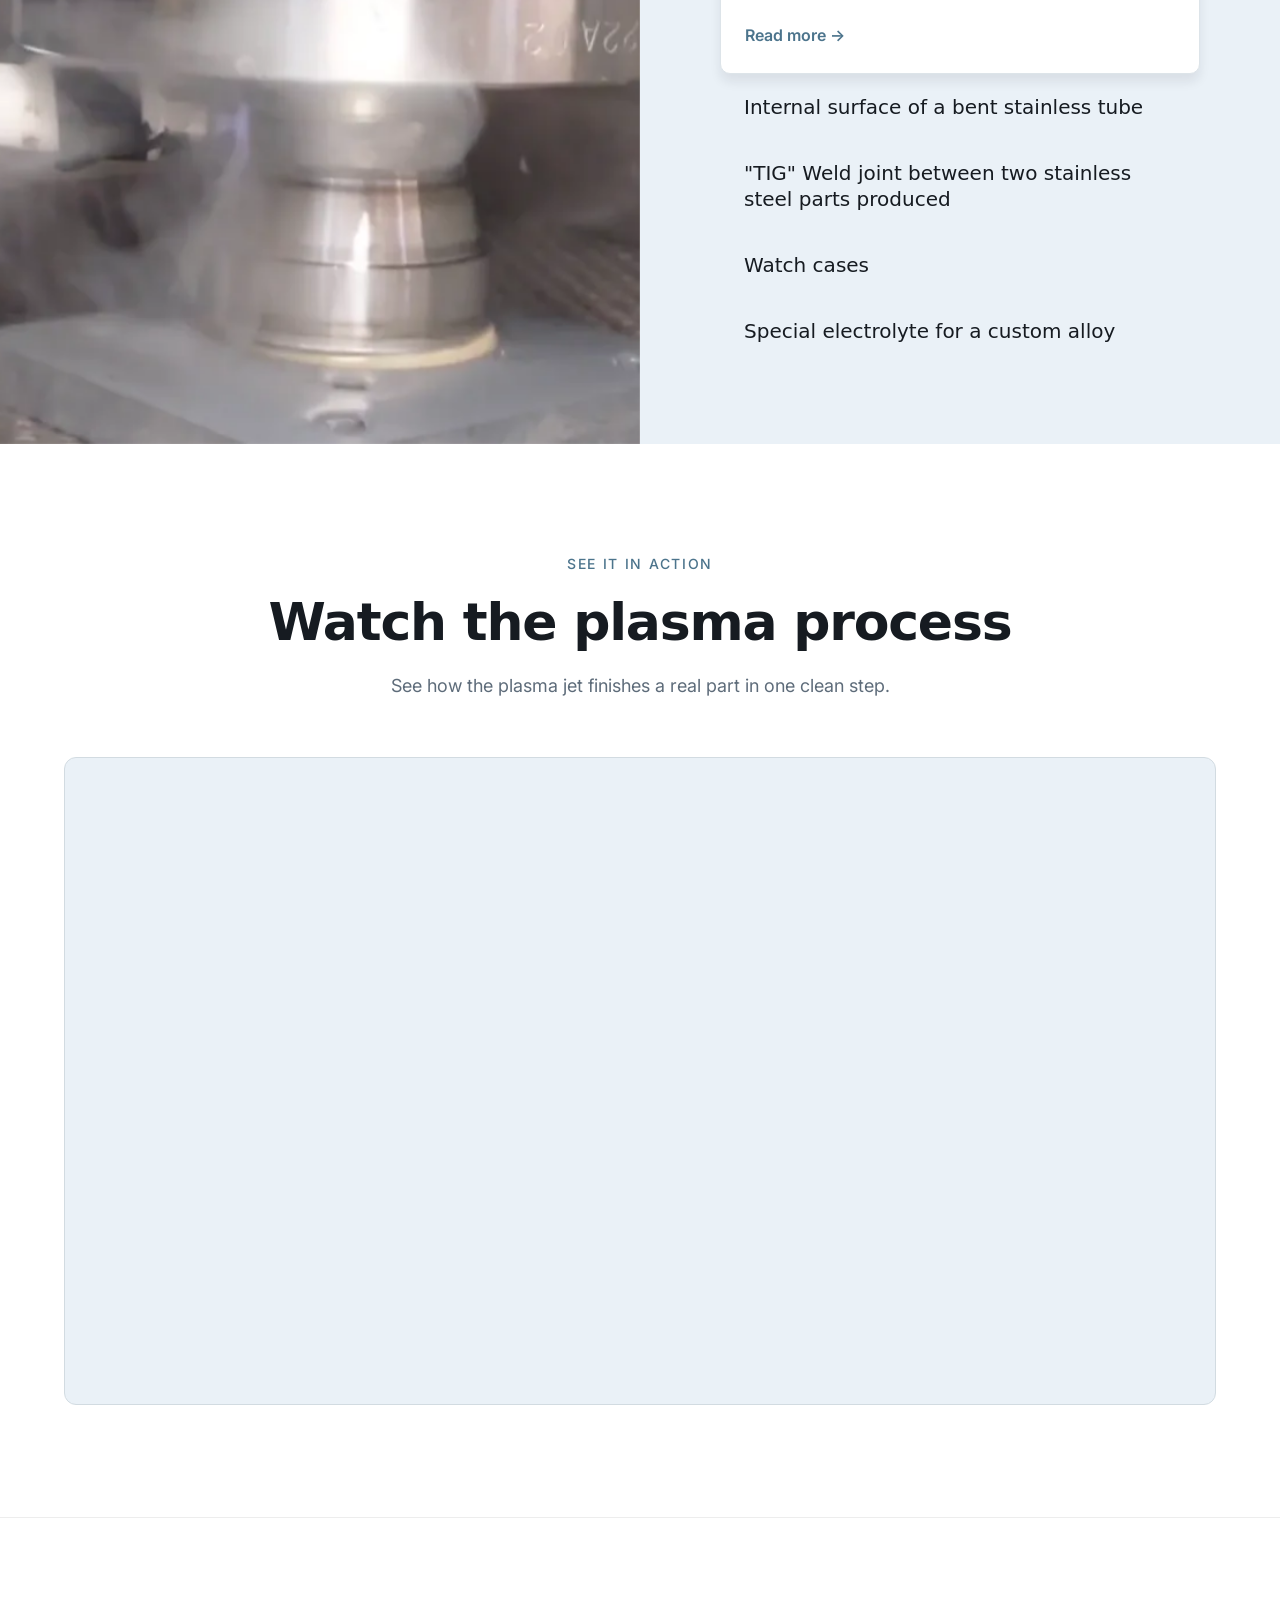
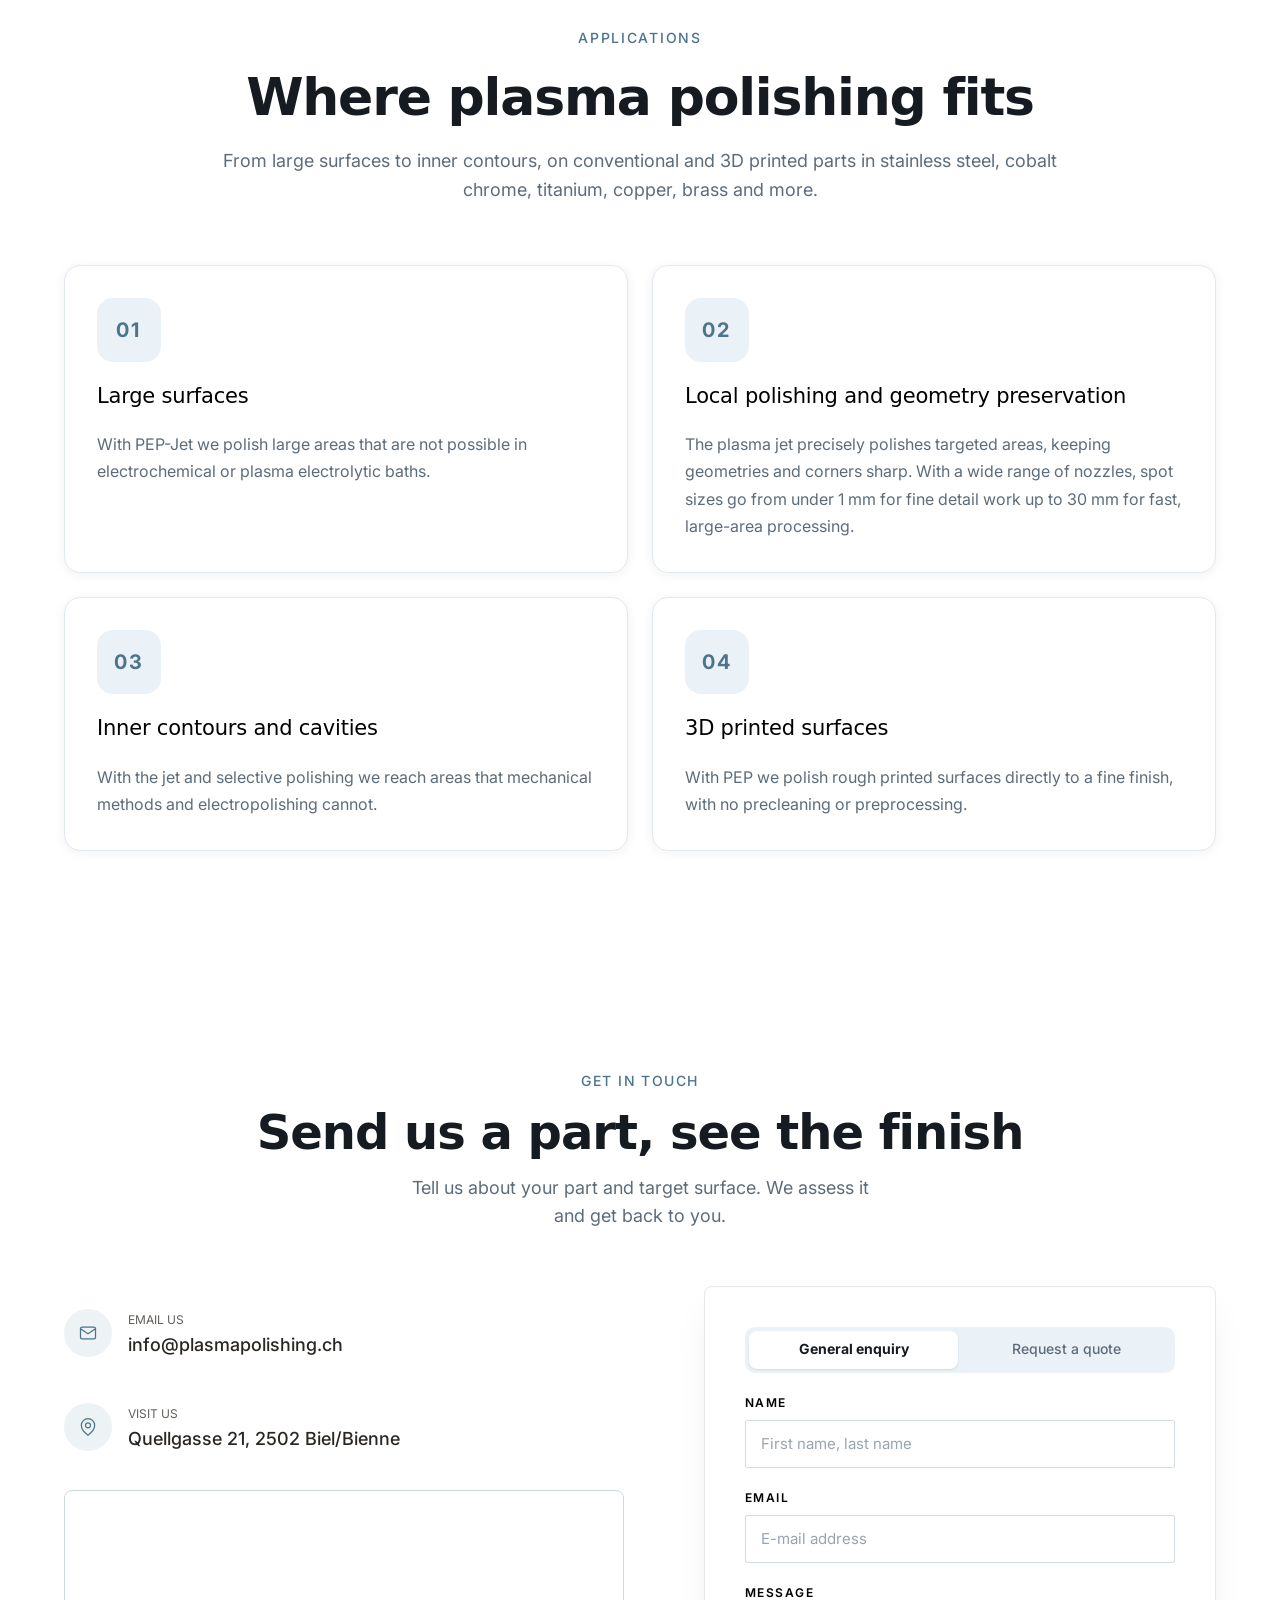
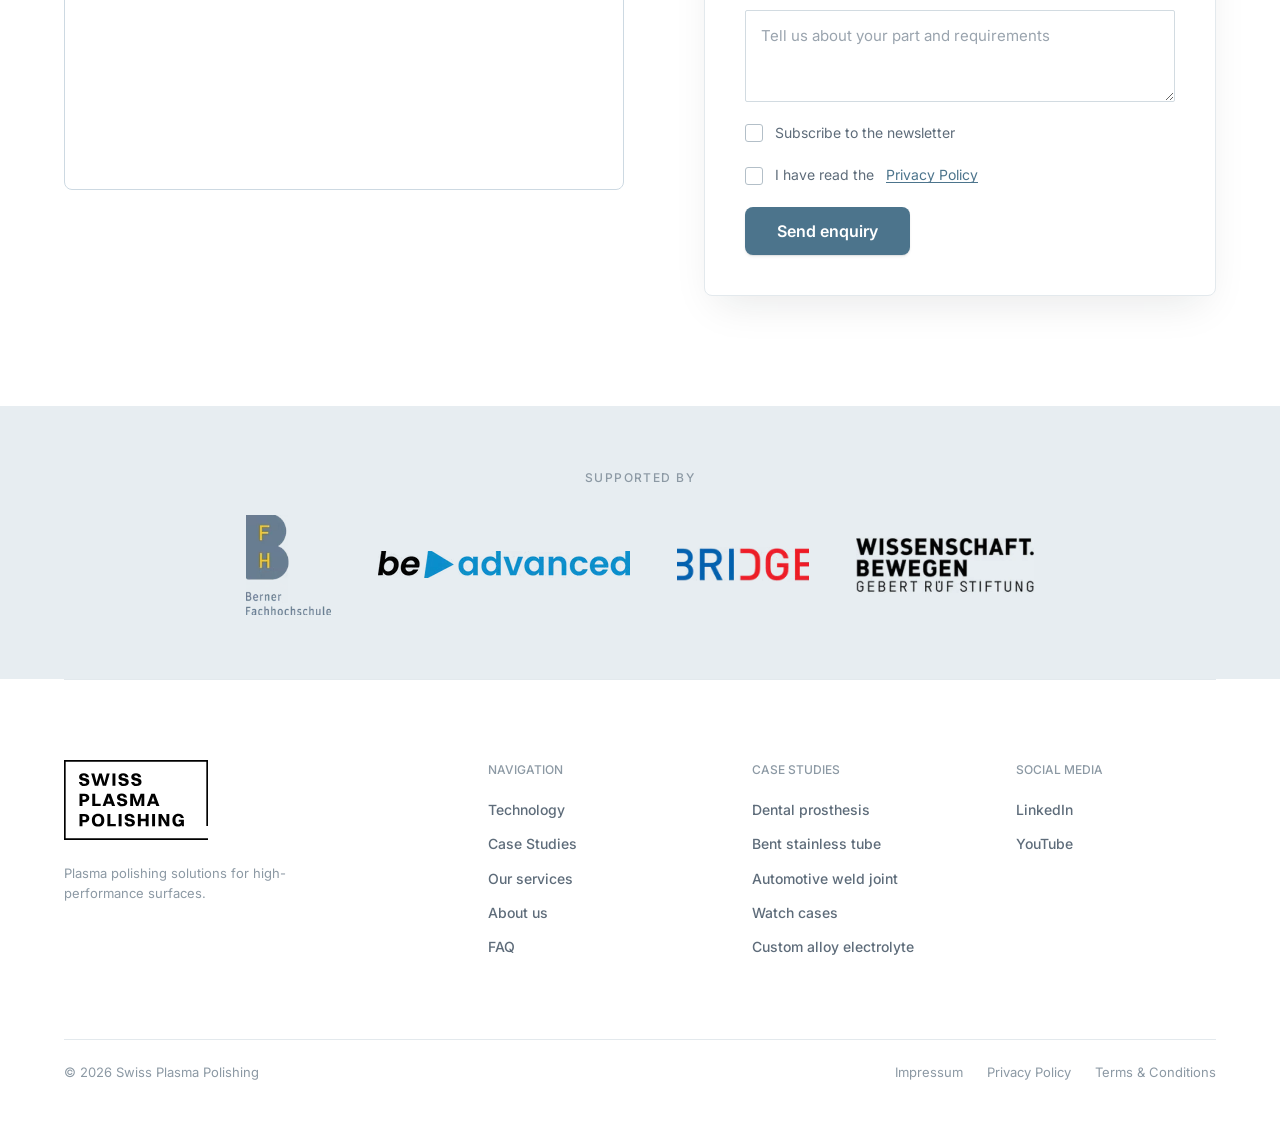
==== commit ad8829a2: "Apply client copy revisions from the 2026-07-08 review Landing page: new hero photo (high-res polish" ====
--- a/index.html
+++ b/index.html
@@ -3,8 +3,8 @@
 <head>
   <meta charset="UTF-8">
   <meta name="viewport" content="width=device-width, initial-scale=1.0">
-  <title>Swiss Plasma Polishing — Best-in-class metal finishing, clean and patented</title>
-  <meta name="description" content="Patented water-based plasma polishing for metal parts. Environmentally friendly, non-toxic, single-step finishing for medical, automotive, watchmaking and 3D printed parts.">
+  <title>Swiss Plasma Polishing - Plasma polishing for metal parts</title>
+  <meta name="description" content="Water-based plasma polishing for metal parts. Environmentally friendly, non-toxic, single-step finishing for medical, automotive, watchmaking and 3D printed parts.">
 
   <!-- hreflang ready for phase two (DE, FR). English only in phase one. -->
   <link rel="canonical" href="https://www.plasmapolishing.ch/">
@@ -69,8 +69,8 @@
         <div class="site-nav__links">
           <a href="#technology">Technology</a>
           <a href="#case-studies">Case Studies</a>
-          <a href="#applications">Applications</a>
-          <a href="about/">About</a>
+          <a href="#applications">Our services</a>
+          <a href="about/">About us</a>
           <a href="faq/">FAQ</a>
         </div>
         <a class="btn btn--primary" href="#contact">Request Demo</a>
@@ -87,13 +87,12 @@
       <div class="hero__inner">
         <div class="hero__copy">
           <div class="hero__copy-wrap">
-            <p class="eyebrow">Patented plasma polishing</p>
+            <p class="eyebrow">Plasma polishing</p>
             <h1 class="display hero__title" id="hero-title">
-              Best-in-class finishes, <span class="accent">clean</span> and patented
+              We use <span class="accent">plasma</span> to polish your parts
             </h1>
             <p class="lead hero__subhead">
-              The environmentally friendly and non-toxic solution. Save time, energy and money by
-              achieving lower roughness in less time.
+              We are doing polishing differently. Our tool is a plasma and we master every aspect of it.
             </p>
             <div class="hero__cta">
               <a class="btn btn--primary" href="#contact">Request Demo</a>
@@ -107,7 +106,7 @@
           </div>
         </div>
         <div class="hero__media">
-          <img src="assets/img/hero.webp" alt="A metal part being finished by the plasma polishing process" width="640" height="700">
+          <img src="assets/img/hero.webp" alt="A collection of metal parts polished to a mirror finish by plasma polishing" width="640" height="700">
         </div>
       </div>
     </section>
@@ -122,10 +121,10 @@
           <p class="eyebrow">The technology</p>
           <h2 class="h2" id="tech-title">A revolutionary way to finish metal</h2>
           <p class="intro">
-            Plasma polishing has evolved into a revolutionary technology for achieving incredibly
-            smooth, high-gloss metal surfaces. For our customers, that means parts with a flawless,
-            best-in-class finish, quickly and cleanly. Here is how it works, and the value it brings
-            to your products.
+            Plasma polishing is a revolutionary technology for achieving best surface roughness and
+            high-gloss surfaces. Save time, energy and money by achieving lower roughness in one
+            environmentally friendly step. Here is how it works, and the value it brings to your
+            products.
           </p>
         </div>
 
@@ -173,7 +172,8 @@
               During Plasma Electrolytic Polishing, the metal part is submerged in an environmentally
               friendly, water-based salt solution and connected to an electrical power source. This
               creates a thin-layer plasma around the entire surface of the part. This plasma removes
-              all peaks and imperfections on the surface, resulting in a smooth, polished surface.
+              all peaks and imperfections on the surface, resulting in a smooth, polished surface. We
+              use it for simple geometry standalone or in batches.
             </p>
           </div>
         </div>
@@ -185,10 +185,10 @@
             <h3 class="h3">Jet Plasma Polishing</h3>
             <p>
               Taking this a step further is Jet Plasma Polishing. Instead of submerging the part in a
-              bath, a specialised nozzle sprays a targeted stream, or jet, of the liquid solution
-              directly onto the specific area that needs finishing. The electrical current travels
-              right through this liquid stream, creating the polishing plasma exactly where the jet
-              touches the metal.
+              bath, a specialised nozzle sprays a jet directly onto the specific area that needs
+              finishing. We control the jet and plasma polish exactly where we want. This allows us to
+              polish complex parts and cavities as well as critical areas. Combining both bath and jet,
+              we offer the perfect all-round solution.
             </p>
           </div>
           <div class="tech-row__media tech-row__media--overlay">
@@ -253,14 +253,14 @@
 
           <div class="case-item" role="listitem" data-image="assets/img/case.webp">
             <div class="case-item__head">
-              <h3 class="case-item__title">Weld joint on an automotive part</h3>
+              <h3 class="case-item__title">"TIG" Weld joint between two stainless steel parts produced</h3>
               <span class="case-item__arrow" aria-hidden="true">
                 <svg width="22" height="22" viewBox="0 0 24 24" fill="none" stroke="currentColor" stroke-width="1.5" stroke-linecap="round" stroke-linejoin="round"><path d="M5 12h14M13 6l6 6-6 6"/></svg>
               </span>
             </div>
             <div class="case-item__body">
               <p class="case-item__desc">
-                Selective jet polishing of a weld seam, cleaning the joint without touching the area
+                Selective jet polishing of a weld seam, polishing the joint without touching the area
                 around it.
               </p>
               <a class="link-arrow" href="case-studies/weld-joint-automotive-part/">Read more <span aria-hidden="true">→</span></a>
@@ -276,7 +276,7 @@
             </div>
             <div class="case-item__body">
               <p class="case-item__desc">
-                Stainless and titanium cases brought to a bright, even finish, with edges and geometry
+                Stainless and titanium cases brought to a bright, mirror finish, with edges and geometry
                 intact.
               </p>
               <a class="link-arrow" href="case-studies/watch-cases/">Read more <span aria-hidden="true">→</span></a>
@@ -292,8 +292,8 @@
             </div>
             <div class="case-item__body">
               <p class="case-item__desc">
-                A custom electrolyte developed and validated to reach the target roughness on an unusual
-                alloy.
+                A custom electrolyte developed and validated to reach the target roughness on a
+                proprietary alloy.
               </p>
               <a class="link-arrow" href="case-studies/custom-alloy-electrolyte/">Read more <span aria-hidden="true">→</span></a>
             </div>
@@ -336,7 +336,7 @@
         <div class="section-head">
           <p class="eyebrow">Applications</p>
           <h2 class="h2" id="apps-title">Where plasma polishing fits</h2>
-          <p class="intro">From large surfaces to inner contours, on conventional and 3D printed parts.</p>
+          <p class="intro">From large surfaces to inner contours, on conventional and 3D printed parts in stainless steel, cobalt chrome, titanium, copper, brass and more.</p>
         </div>
 
         <div class="apps-grid">
@@ -348,7 +348,7 @@
           <article class="app-cell">
             <span class="app-cell__num">02</span>
             <h3 class="app-cell__title">Local polishing and geometry preservation</h3>
-            <p class="app-cell__body">The electrolyte jet polishes specific areas precisely, so geometries and corners stay sharp.</p>
+            <p class="app-cell__body">The plasma jet precisely polishes targeted areas, keeping geometries and corners sharp. With a wide range of nozzles, spot sizes go from under 1 mm for fine detail work up to 30 mm for fast, large-area processing.</p>
           </article>
           <article class="app-cell">
             <span class="app-cell__num">03</span>
@@ -414,7 +414,7 @@
                   <svg width="20" height="20" viewBox="0 0 24 24" fill="none" stroke="currentColor" stroke-width="1.5" stroke-linecap="round" stroke-linejoin="round"><path d="M20 10c0 6-8 12-8 12s-8-6-8-12a8 8 0 0 1 16 0Z"/><circle cx="12" cy="10" r="3"/></svg>
                 </span>
                 <span>
-                  <span class="contact-detail__label">Visit office</span><br>
+                  <span class="contact-detail__label">Visit us</span><br>
                   <span class="contact-detail__value">Quellgasse 21, 2502 Biel/Bienne</span>
                 </span>
               </div>
@@ -577,7 +577,7 @@
           <a href="./" aria-label="Swiss Plasma Polishing home">
             <img src="assets/img/logo.svg" alt="Swiss Plasma Polishing" width="144" height="81">
           </a>
-          <p class="site-footer__tagline">Precision plasma polishing solutions for high-performance industrial surfaces.</p>
+          <p class="site-footer__tagline">Plasma polishing solutions for high-performance surfaces.</p>
         </div>
         <div class="site-footer__cols">
           <div class="site-footer__col">
@@ -585,8 +585,8 @@
             <nav class="site-footer__col-links" aria-label="Footer">
               <a href="#technology">Technology</a>
               <a href="#case-studies">Case Studies</a>
-              <a href="#applications">Applications</a>
-              <a href="about/">About</a>
+              <a href="#applications">Our services</a>
+              <a href="about/">About us</a>
               <a href="faq/">FAQ</a>
             </nav>
           </div>
--- a/assets/css/components.css
+++ b/assets/css/components.css
@@ -108,6 +108,21 @@
 }
 .nav-toggle span::before { transform: translateY(-7px); }
 .nav-toggle span::after { transform: translateY(5px); }
+
+/* Open state: the middle bar fades out and the outer bars rotate into an X.
+   main.js flips aria-expanded on the button, nothing else is needed. */
+.nav-toggle span {
+  transition: transform 200ms ease, opacity 200ms ease, background-color 200ms ease;
+}
+.nav-toggle[aria-expanded="true"] span {
+  background-color: transparent;
+}
+.nav-toggle[aria-expanded="true"] span::before {
+  transform: translateY(0) rotate(45deg);
+}
+.nav-toggle[aria-expanded="true"] span::after {
+  transform: translateY(-2px) rotate(-45deg);
+}
 
 @media (max-width: 1024px) {
   .nav-toggle { display: inline-flex; }
@@ -1284,22 +1299,47 @@
     letter-spacing: 1.2px;
   }
 
-  /* Hero: tighter copy block, CTAs stacked with a 12px gap. */
+  /* Hero (mobile frame): the photo is hidden, the copy is centered on the
+     gradient wash, and the two CTAs stack at equal width (the widest one
+     sets the column, the other stretches to match). */
+  .hero__media {
+    display: none;
+  }
+  .hero__inner {
+    min-height: 0;
+  }
   .hero__copy {
-    padding-top: var(--space-10);   /* 48px */
-    padding-bottom: var(--space-12); /* 56px */
+    padding: var(--space-10) 20px var(--space-12); /* 48 / 20 / 56 */
+  }
+  .hero__copy-wrap {
+    gap: var(--space-5); /* 20px */
+    align-items: center;
+    text-align: center;
+    margin-inline: auto;
   }
   .hero__cta {
     flex-direction: column;
-    align-items: flex-start;
+    align-items: stretch;
+    width: max-content;
+    max-width: 100%;
     gap: 12px;
   }
 
+  /* Section heading stacks tighten to a 14px gap on phones (the scoped
+     Technology 18px selector is repeated so this later rule wins). */
+  .section-head,
+  .technology .section-head {
+    gap: 14px;
+  }
+
   /* Technology rows: 20px image-to-text gap, 40px between rows,
-     240px media height. */
+     240px media height, 12px inside the text stack. */
   .tech-row {
     gap: var(--space-5);
     margin-top: var(--space-9);
+  }
+  .tech-row__text {
+    gap: 12px;
   }
   .tech-row__img,
   .ba-slider {
@@ -1317,6 +1357,14 @@
   .spotlight__panel {
     padding: var(--space-10) 20px; /* 48 / 20 */
     gap: var(--space-7);           /* 28px */
+  }
+  .case-item__head {
+    padding: 18px 20px;
+  }
+
+  /* Video: 28px heading-to-player gap on phones. */
+  .video-embed {
+    margin-top: var(--space-7);
   }
 
   /* Applications: tighter cards with a smaller number badge. */
@@ -1335,11 +1383,26 @@
     font-size: 17px;
   }
 
-  /* Contact: tighter rhythm, 44px icon circles, 220px map. */
+  /* Contact: 48px section padding (the scoped 110px desktop rule would
+     otherwise survive on phones), tighter rhythm, 44px icon circles,
+     220px map, full-width submit, 45px inputs, 16px form gaps. */
+  .contact {
+    padding-block: var(--space-10);
+  }
   .contact__row {
     margin-top: var(--space-8);
     gap: var(--space-8);
   }
+  .form-card,
+  .form-body {
+    gap: var(--space-4); /* 16px */
+  }
+  .form-body .btn {
+    width: 100%;
+  }
+  .field__input {
+    height: 45px;
+  }
   .contact__details {
     gap: var(--space-5);
     padding-top: 0;
@@ -1353,7 +1416,14 @@
     margin-top: var(--space-8);
   }
 
-  /* Partners: marquee logos scaled to 72 percent of desktop sizes. */
+  /* Partners: 40px section padding, 24px label-to-strip gap, marquee
+     logos scaled to 72 percent of desktop sizes. */
+  .partners {
+    padding-block: var(--space-9); /* 40px */
+  }
+  .partners__logos {
+    margin-top: var(--space-6); /* 24px */
+  }
   .partner-logo[src*="partner-bfh"] { height: 72px; }
   .partner-logo[src*="partner-be-advanced"] { height: 19px; }
   .partner-logo[src*="partner-bridge"] { height: 25px; }
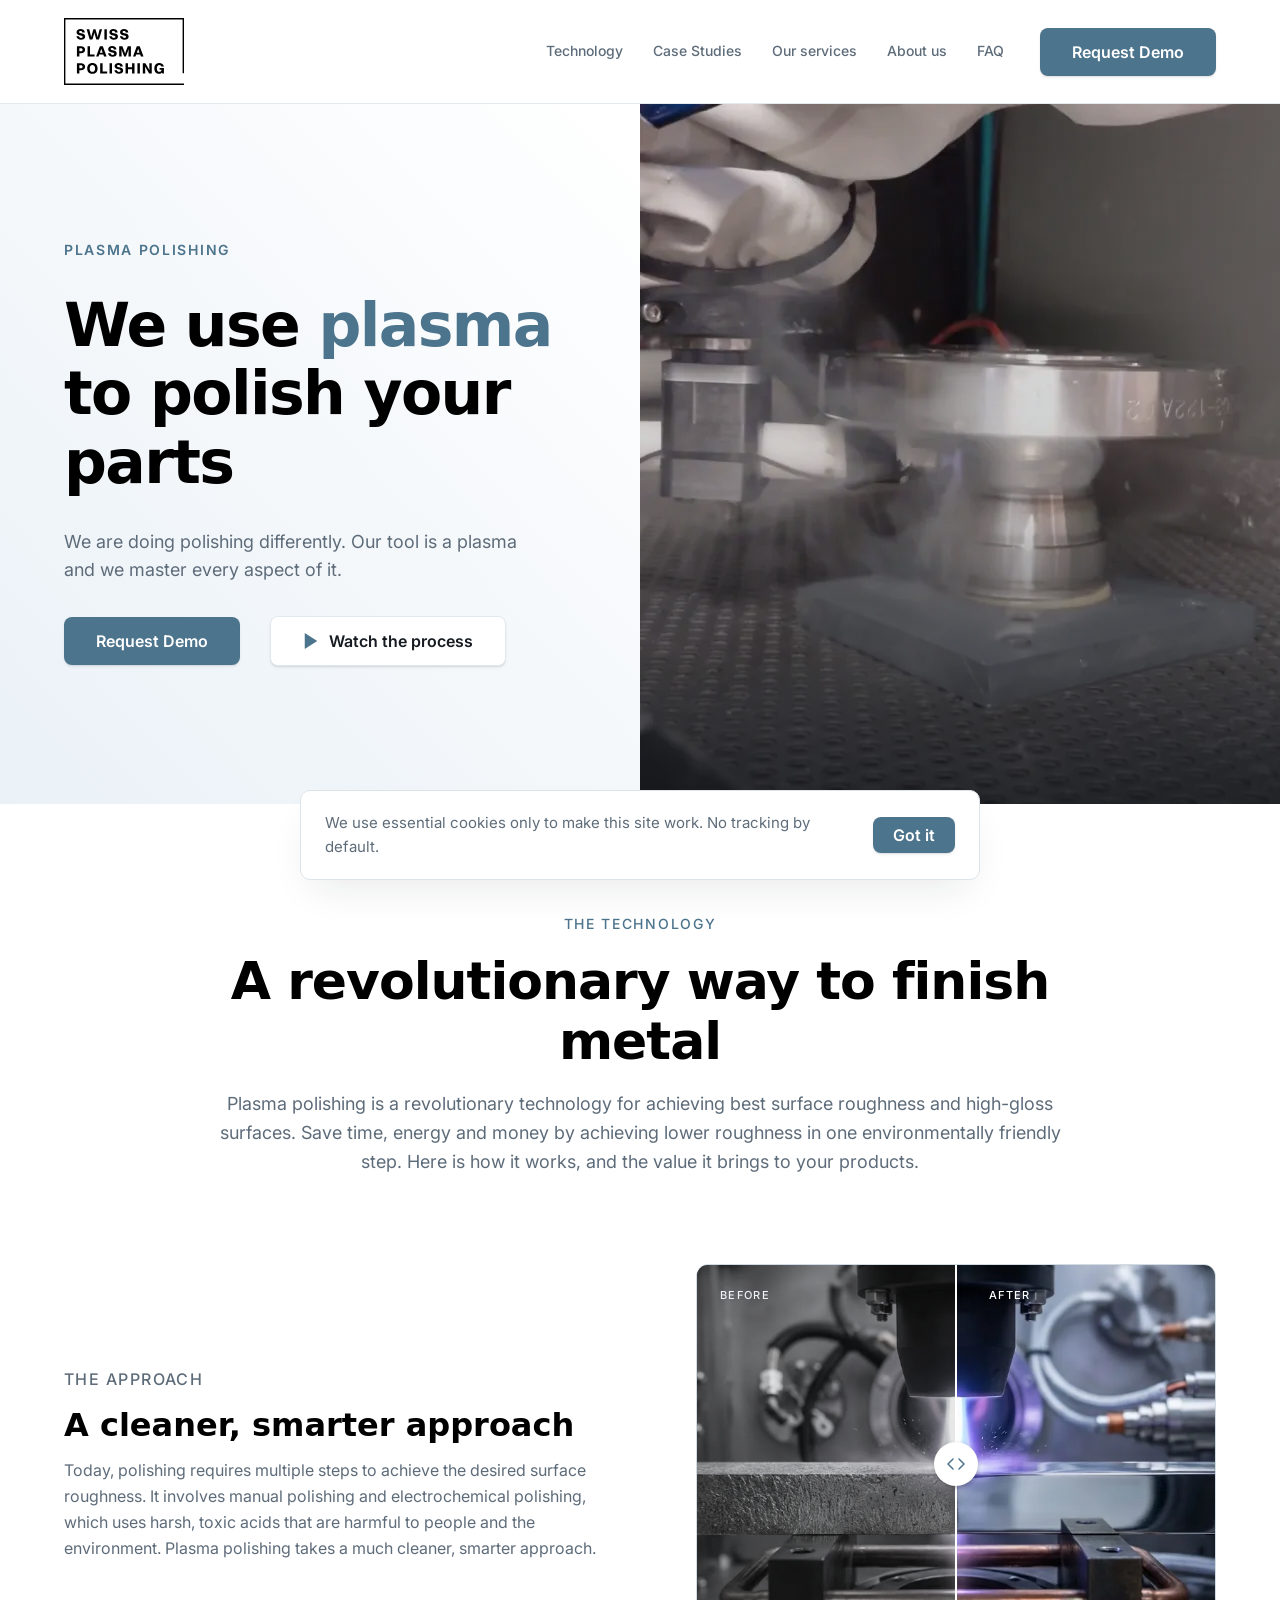
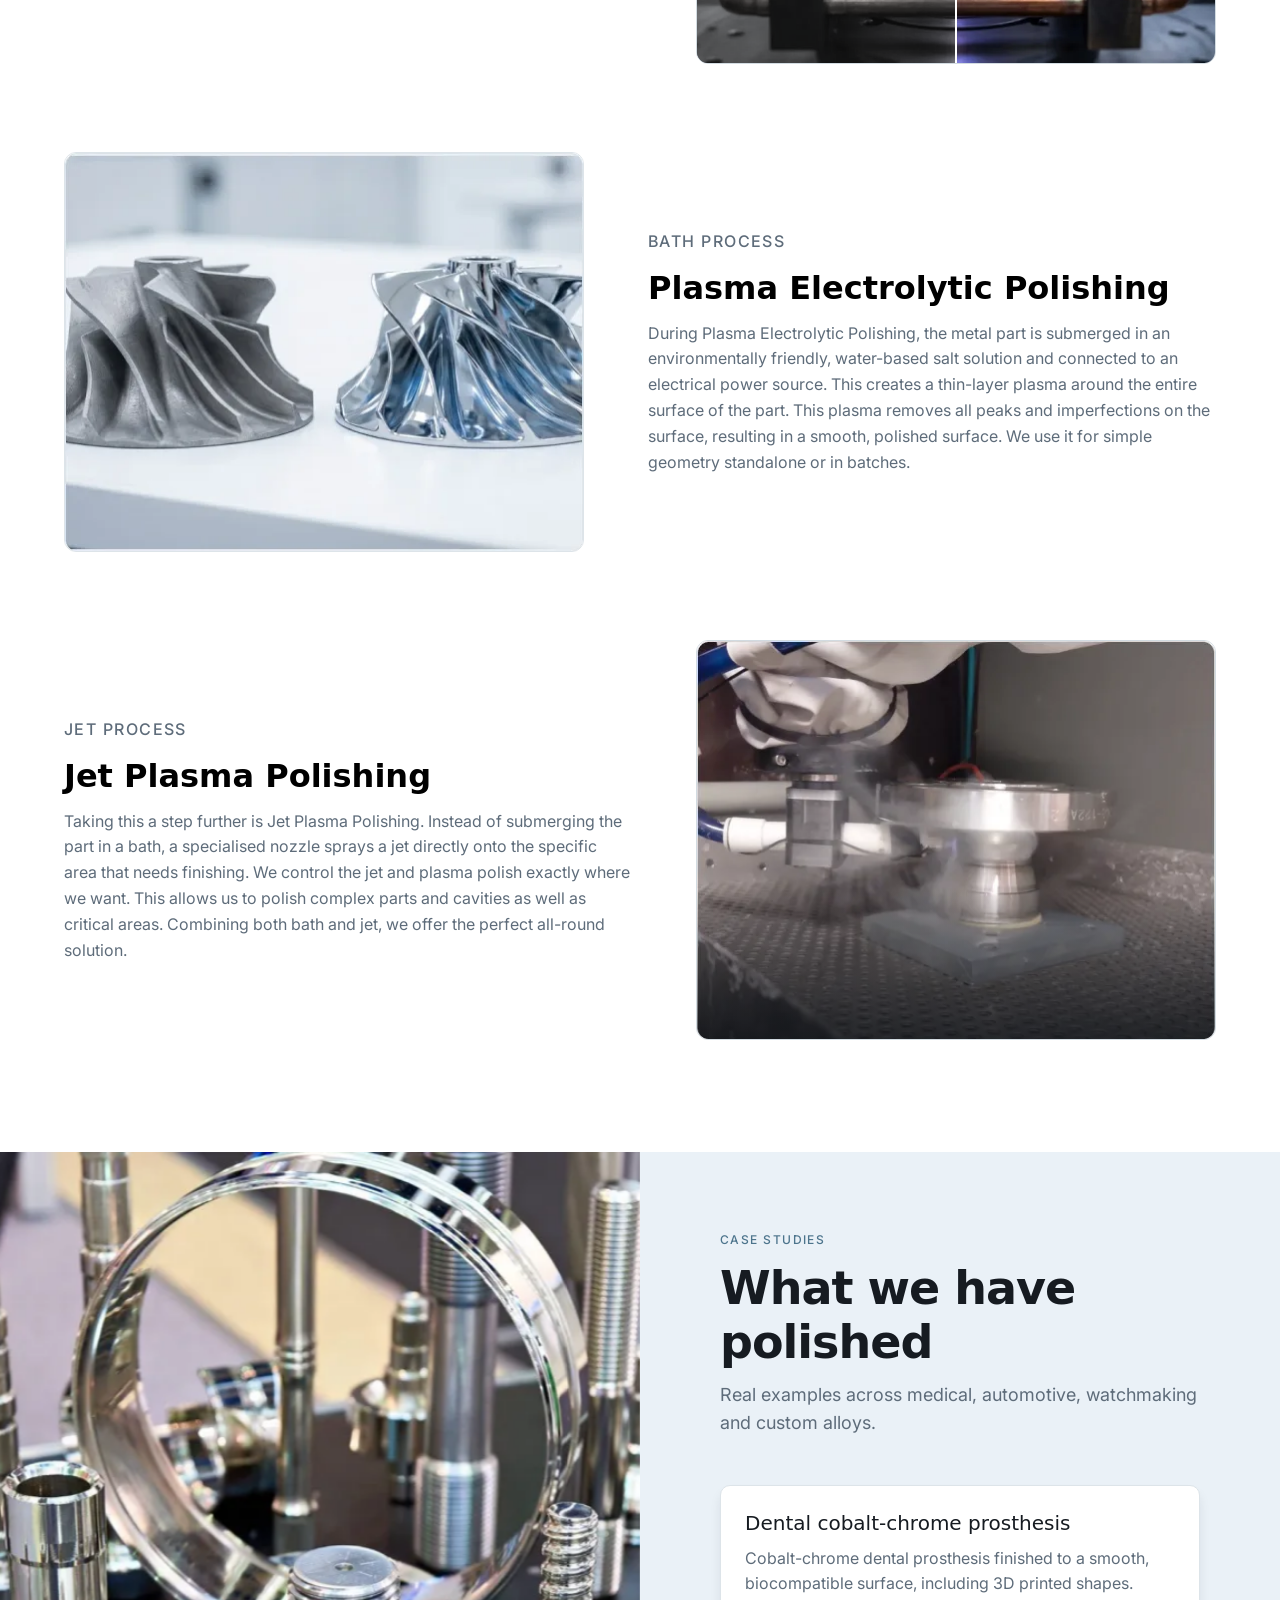
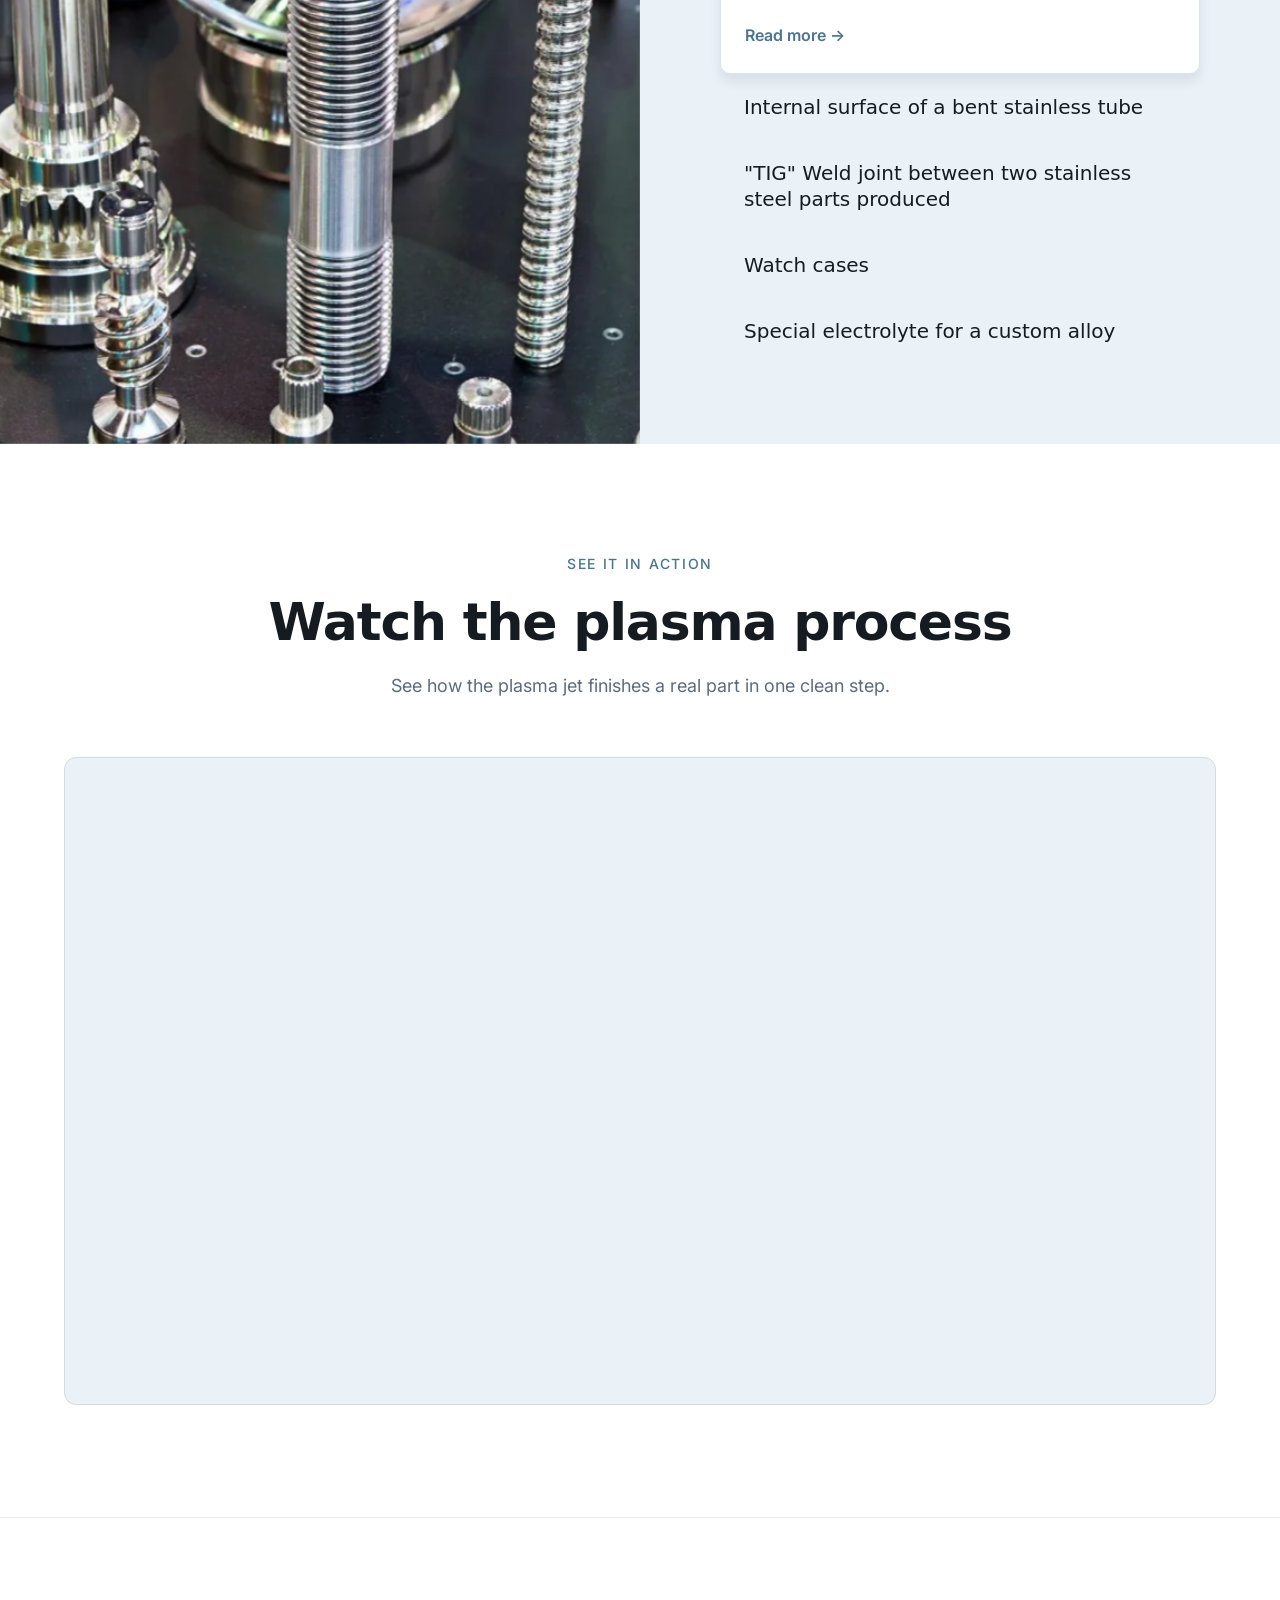
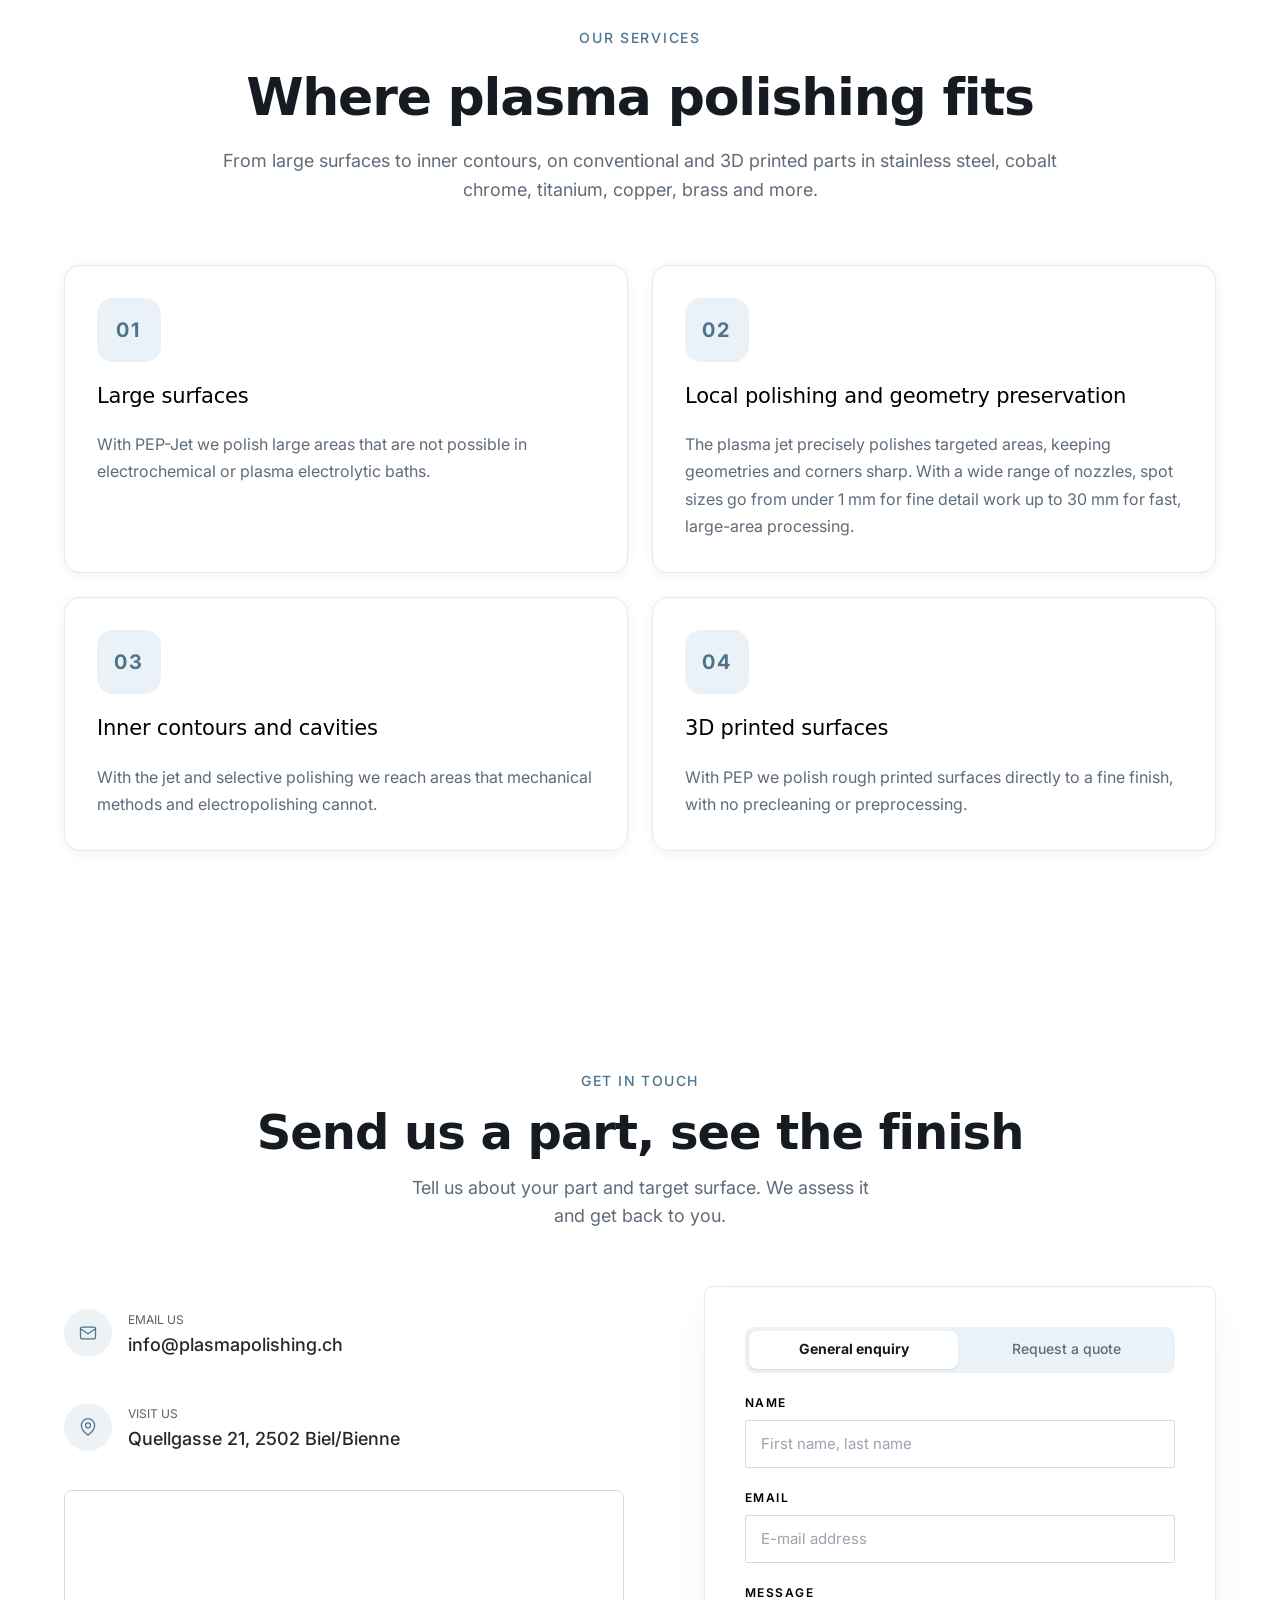
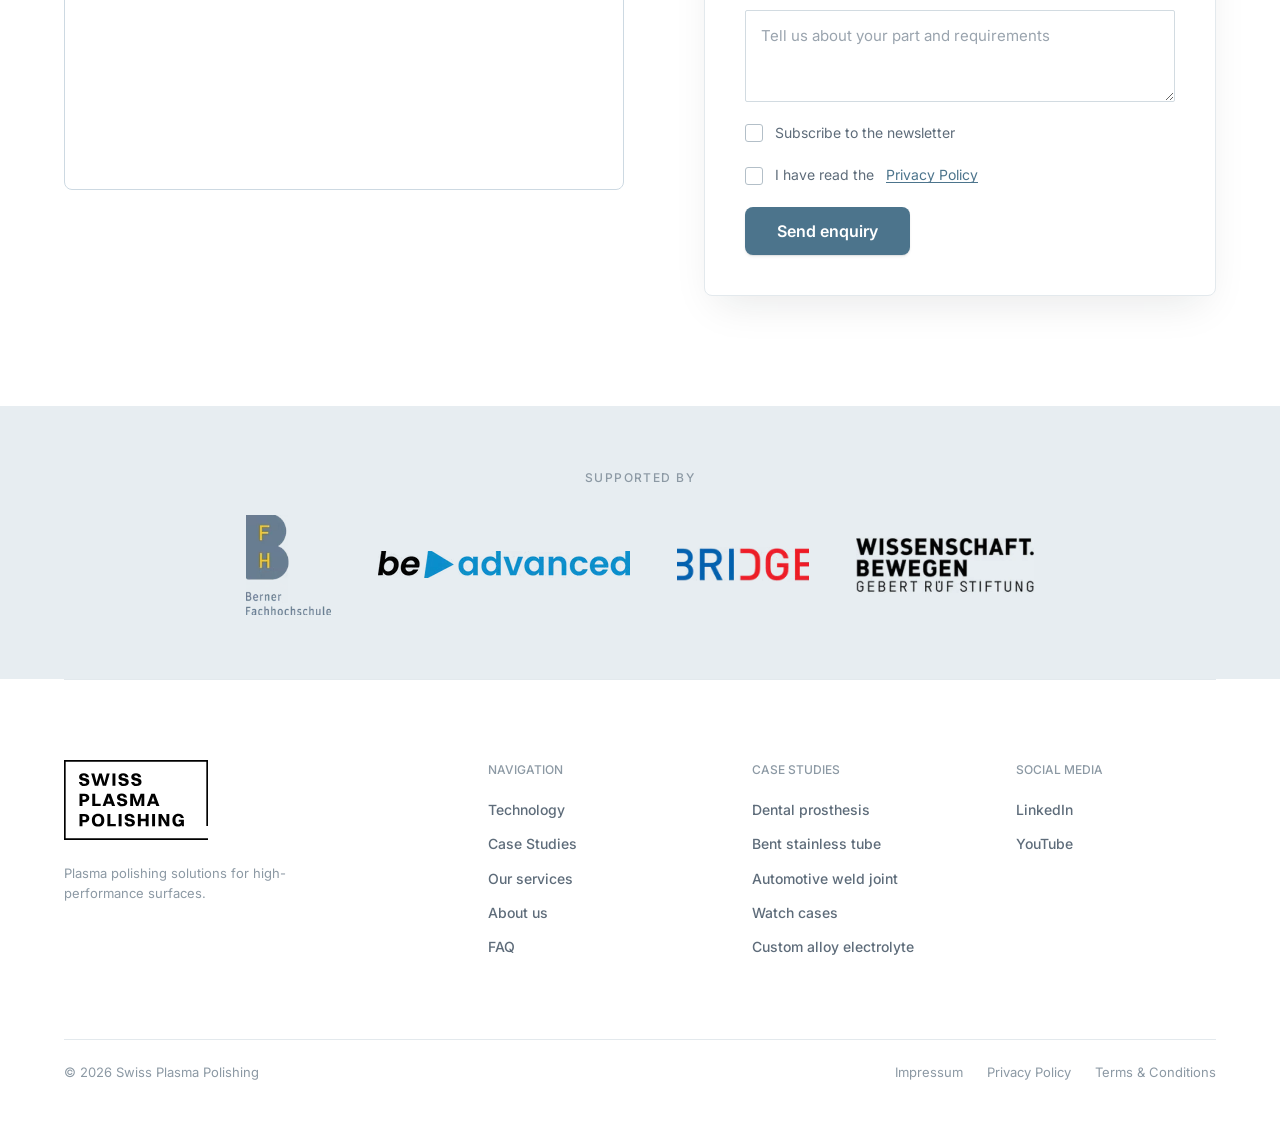
==== commit 14d34f7e: "Move the polished-parts photo to Case Studies and rename the services eyebrow The high-res enclosed " ====
--- a/index.html
+++ b/index.html
@@ -106,7 +106,7 @@
           </div>
         </div>
         <div class="hero__media">
-          <img src="assets/img/hero.webp" alt="A collection of metal parts polished to a mirror finish by plasma polishing" width="640" height="700">
+          <img src="assets/img/hero.webp" alt="A metal part being finished by the plasma polishing process" width="640" height="700">
         </div>
       </div>
     </section>
@@ -206,7 +206,7 @@
          case-studies/. 4 of 5 case pages still carry [Placeholder] copy. -->
     <section class="spotlight" id="case-studies" aria-labelledby="cases-title">
       <div class="spotlight__image">
-        <img id="spotlight-img" src="assets/img/case.webp" alt="Case study: Dental cobalt-chrome prosthesis" width="720" height="771">
+        <img id="spotlight-img" src="assets/img/case.webp" alt="Metal parts polished to a mirror finish by plasma polishing" width="720" height="771">
       </div>
       <div class="spotlight__panel">
         <div class="spotlight__head">
@@ -334,7 +334,7 @@
     <section class="applications section" id="applications" aria-labelledby="apps-title">
       <div class="container">
         <div class="section-head">
-          <p class="eyebrow">Applications</p>
+          <p class="eyebrow">Our services</p>
           <h2 class="h2" id="apps-title">Where plasma polishing fits</h2>
           <p class="intro">From large surfaces to inner contours, on conventional and 3D printed parts in stainless steel, cobalt chrome, titanium, copper, brass and more.</p>
         </div>
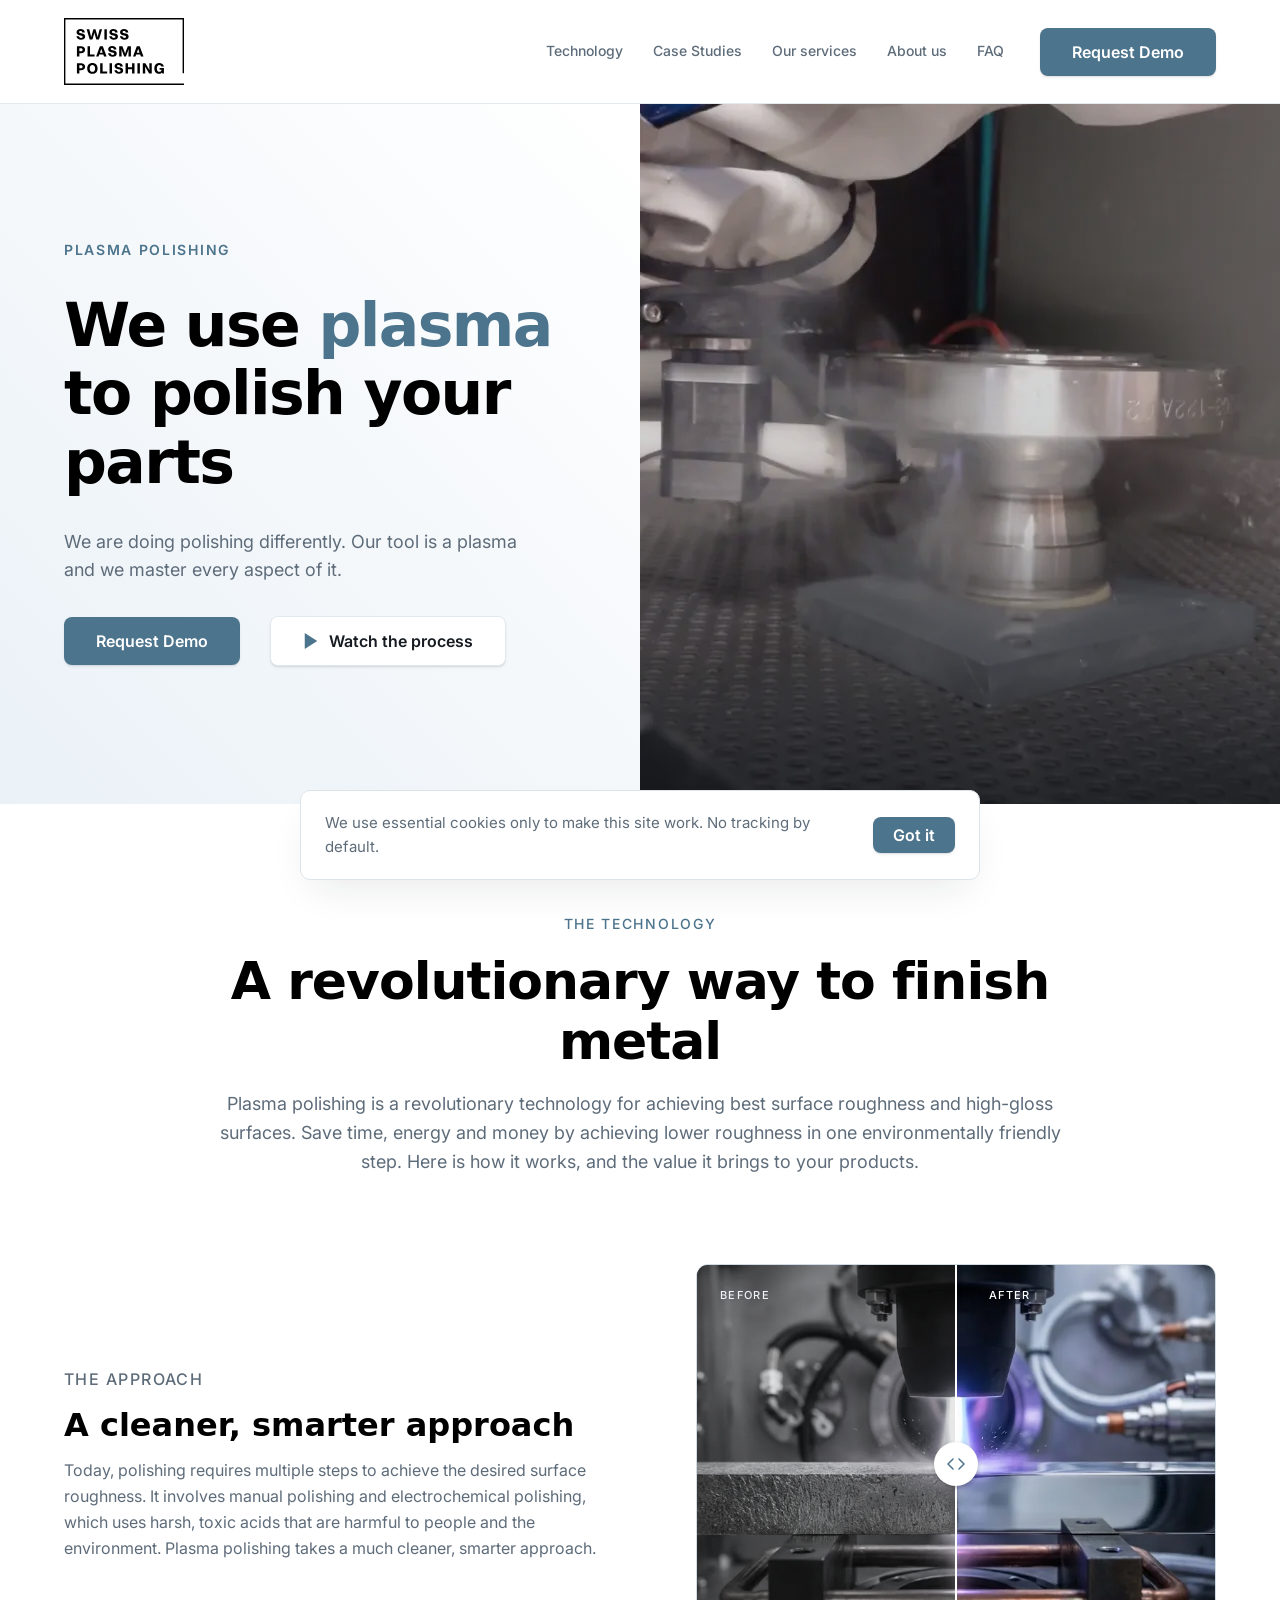
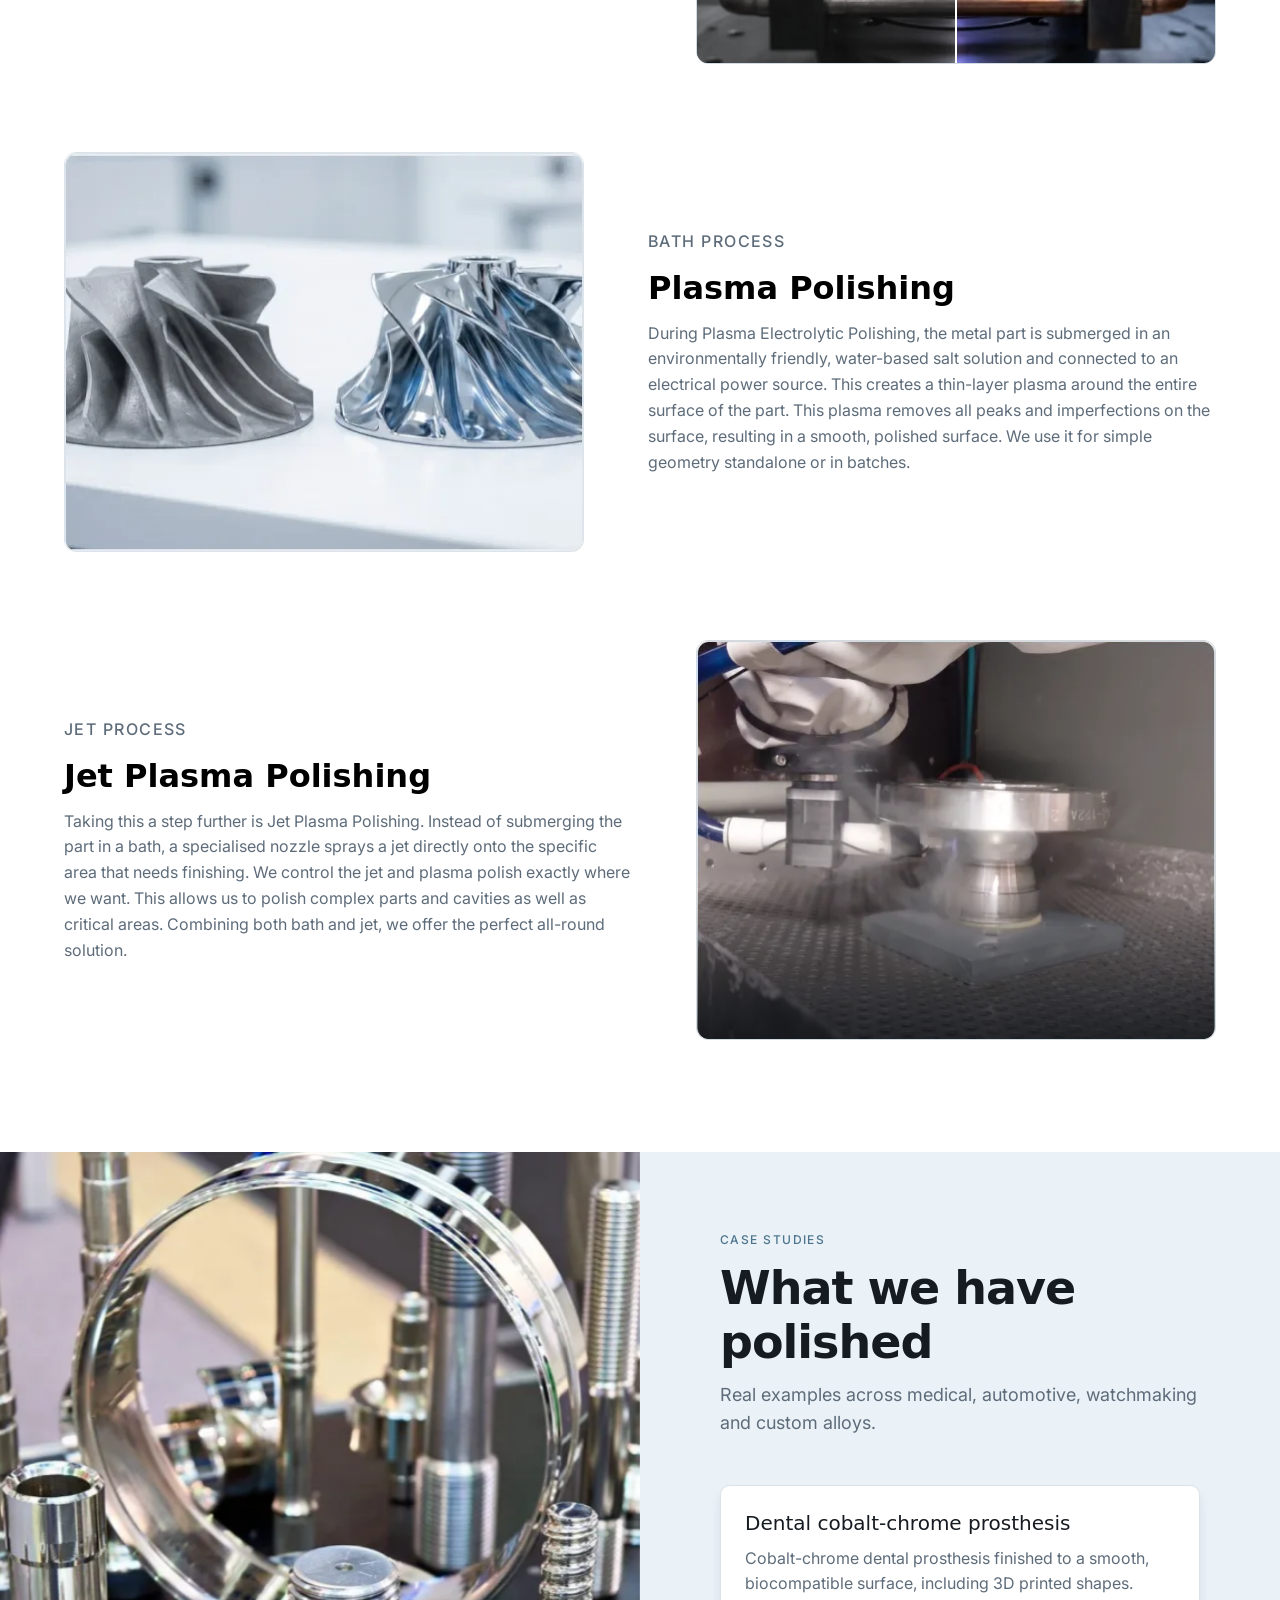
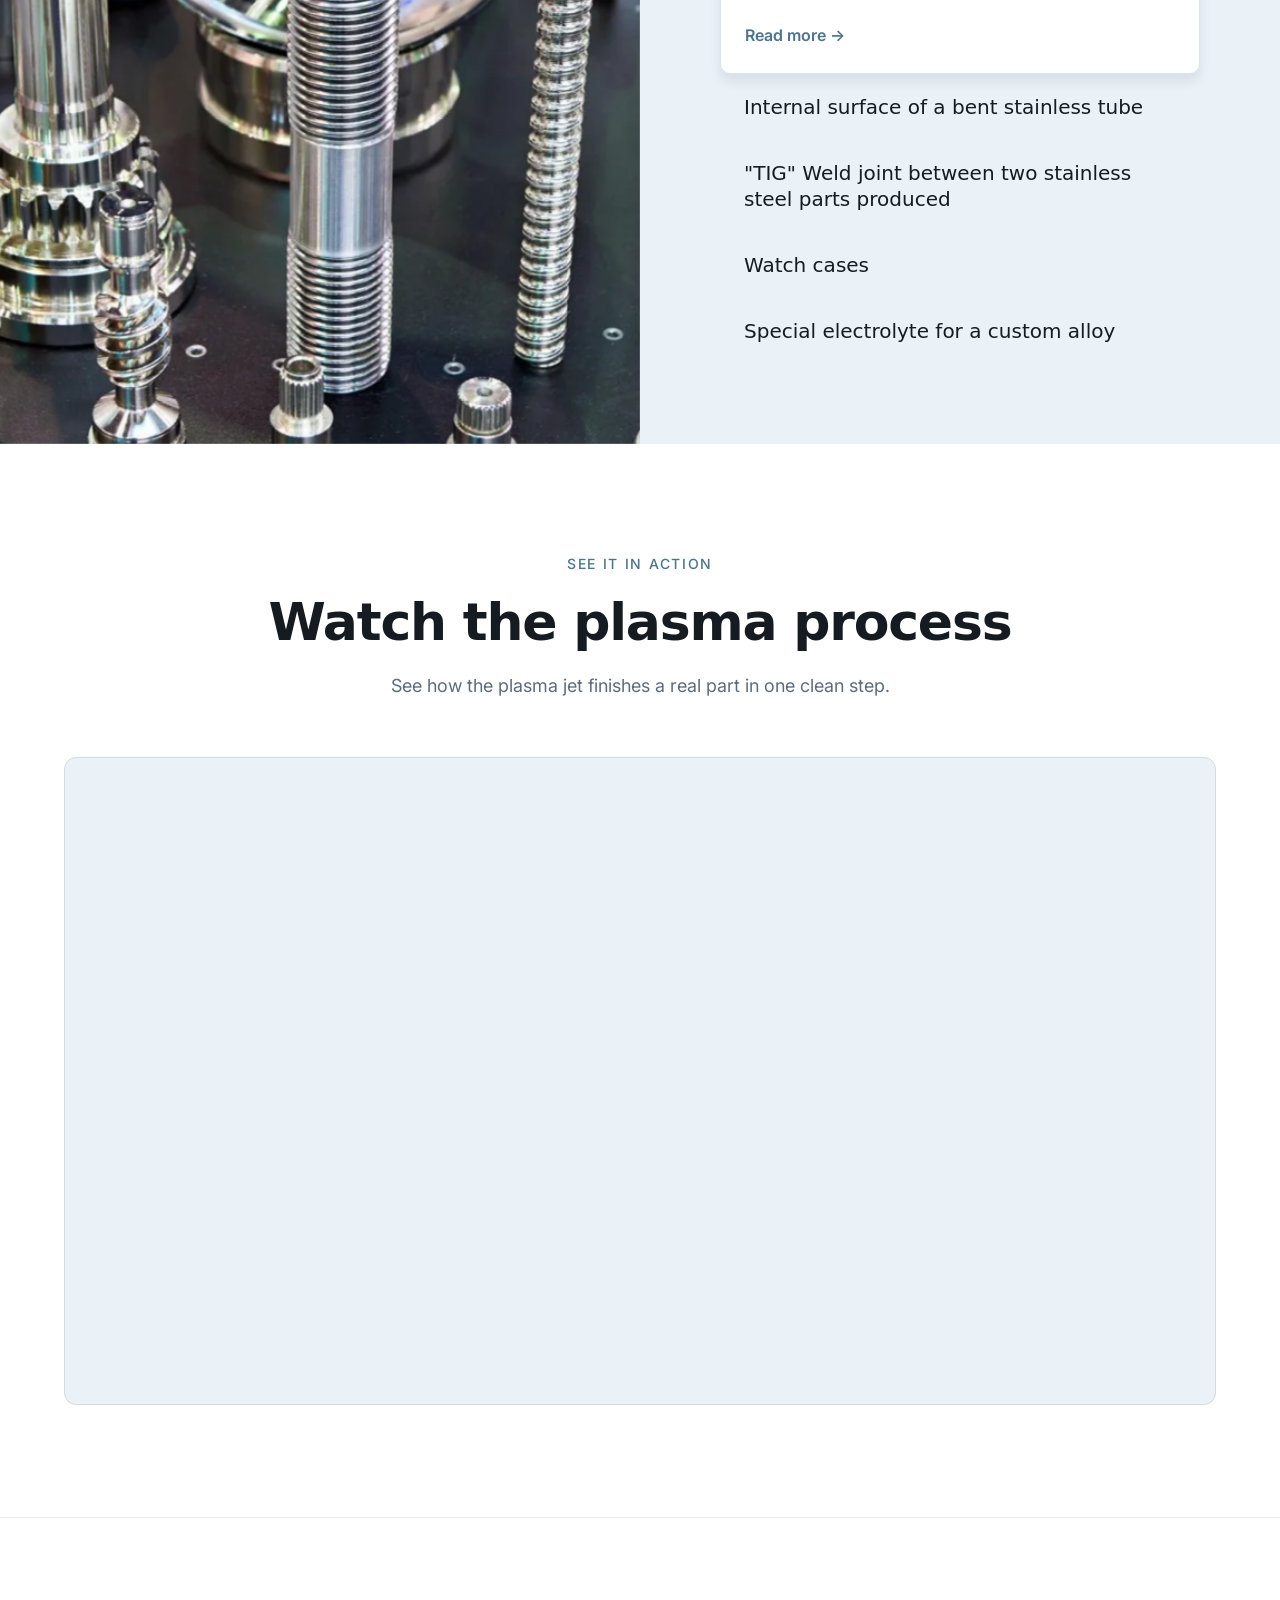
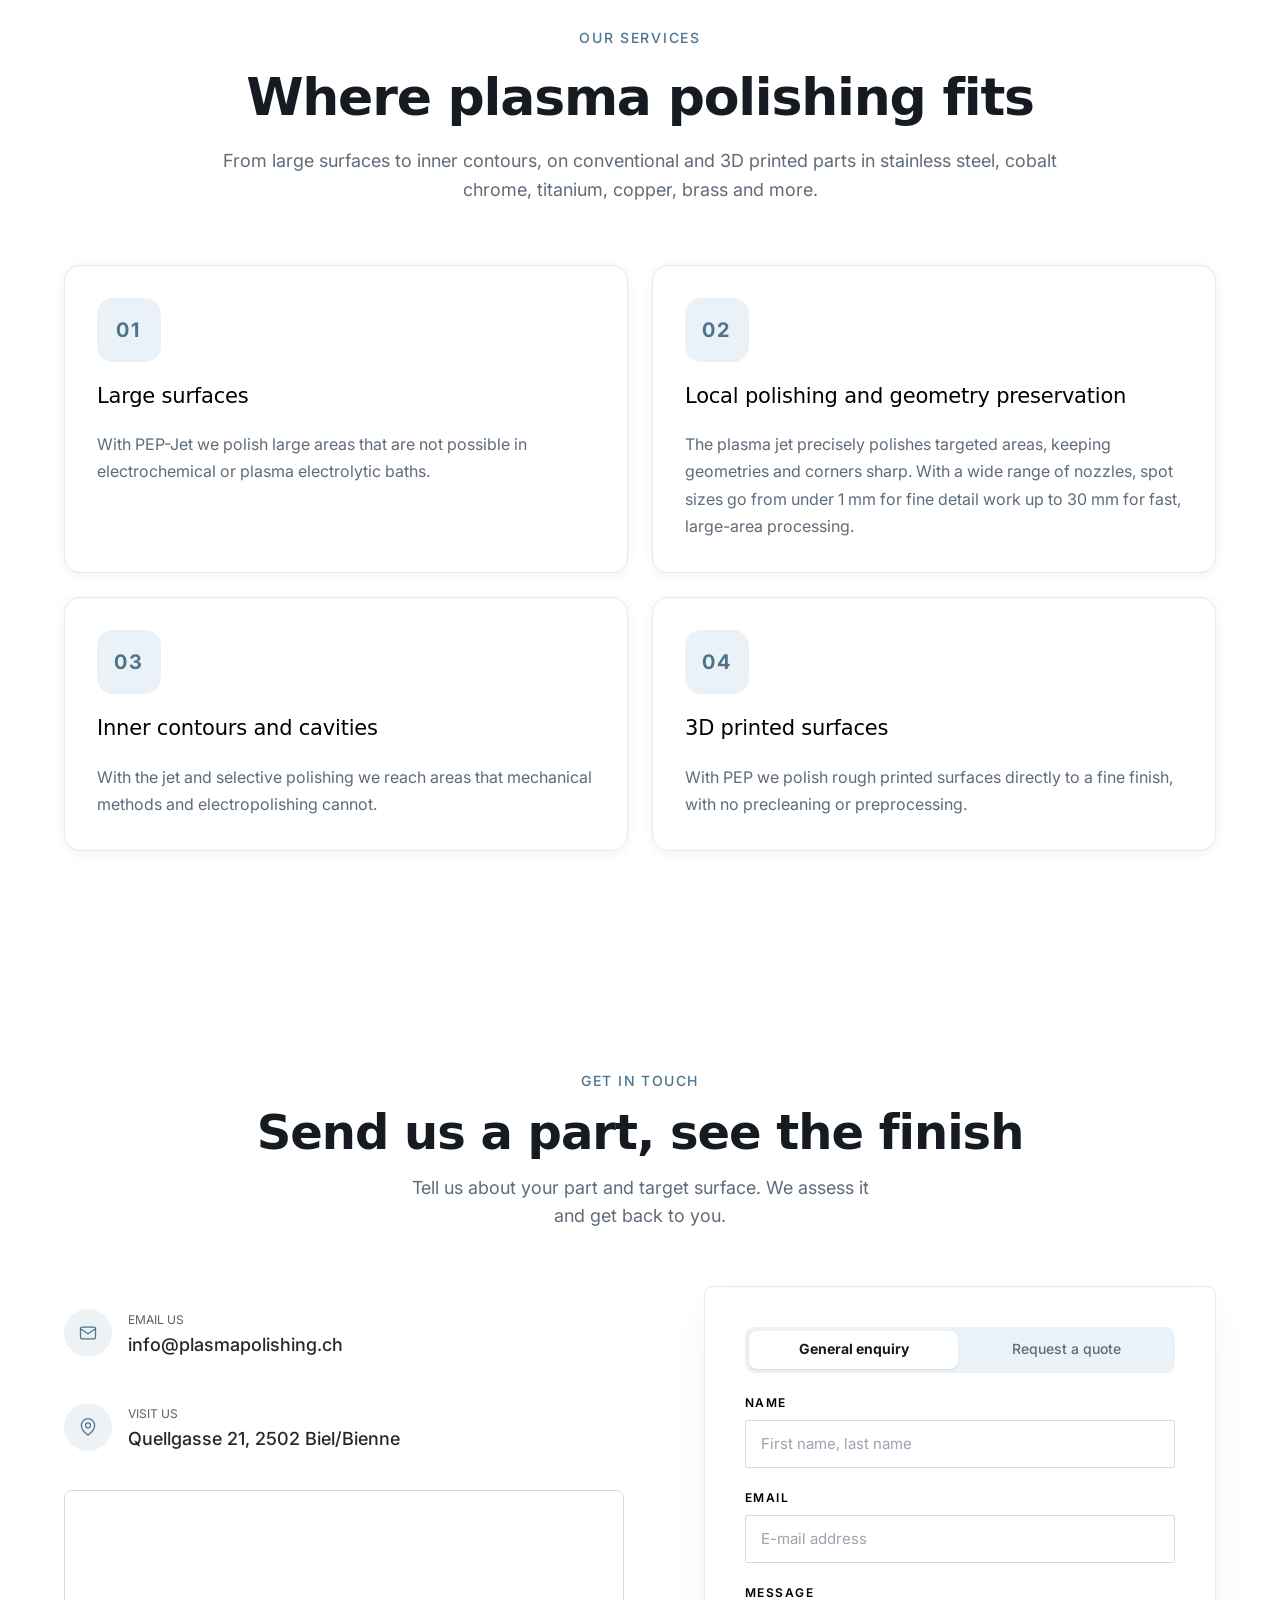
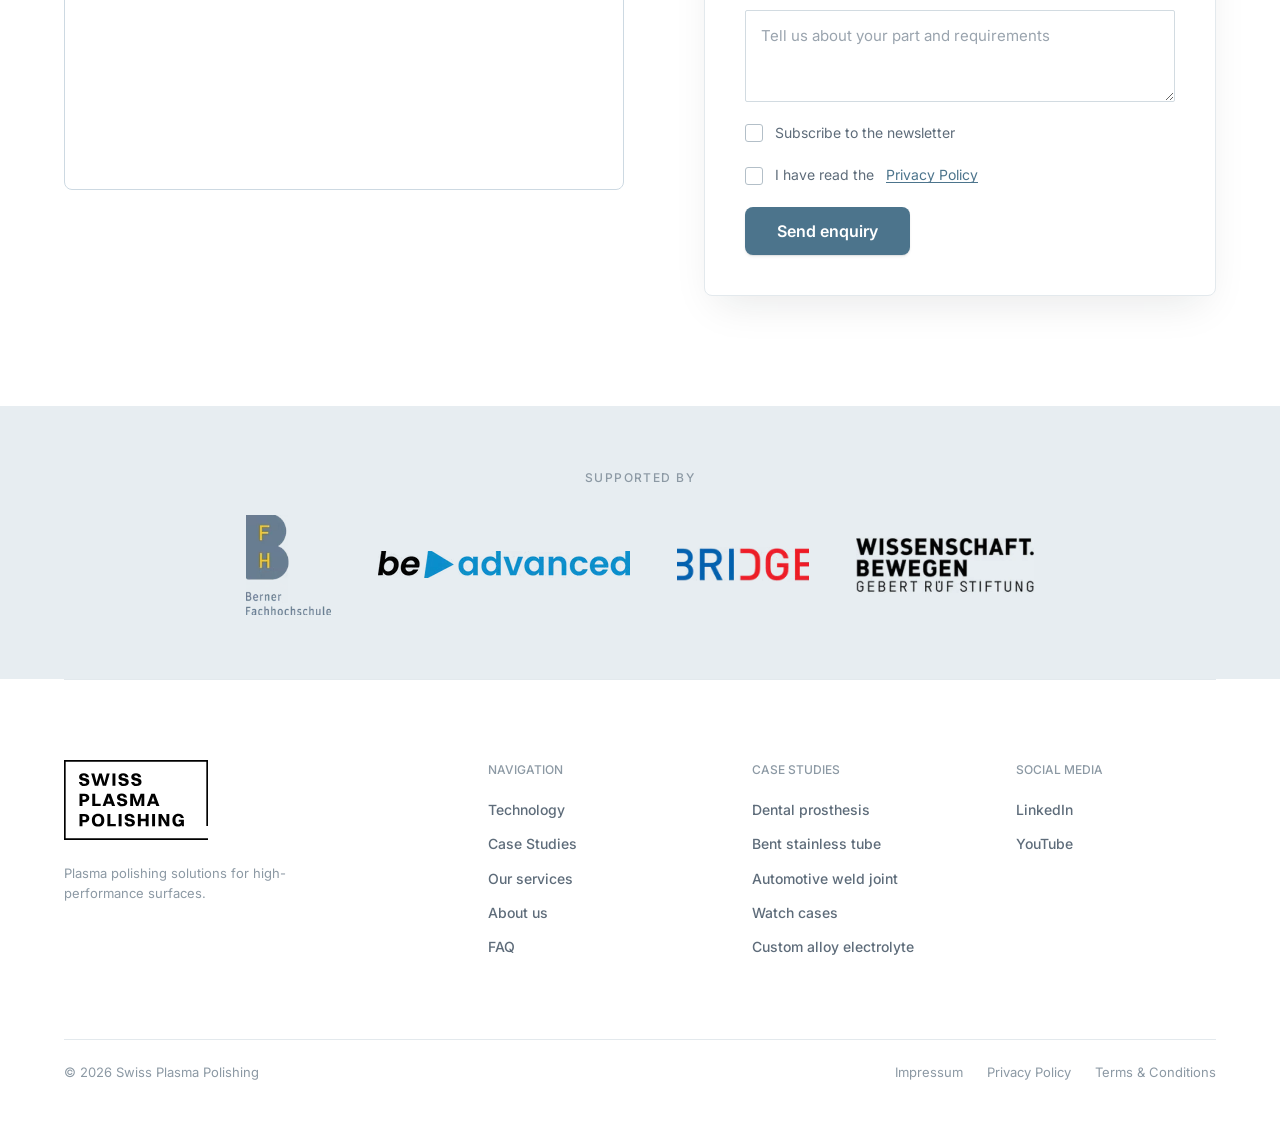
==== commit 6e648e9a: "Shorten the Bath process title to "Plasma Polishing" Co-Authored-By: Claude Opus 4.8 <noreply@anthro" ====
--- a/index.html
+++ b/index.html
@@ -167,7 +167,7 @@
           </div>
           <div class="tech-row__text">
             <p class="eyebrow">Bath process</p>
-            <h3 class="h3">Plasma Electrolytic Polishing</h3>
+            <h3 class="h3">Plasma Polishing</h3>
             <p>
               During Plasma Electrolytic Polishing, the metal part is submerged in an environmentally
               friendly, water-based salt solution and connected to an electrical power source. This
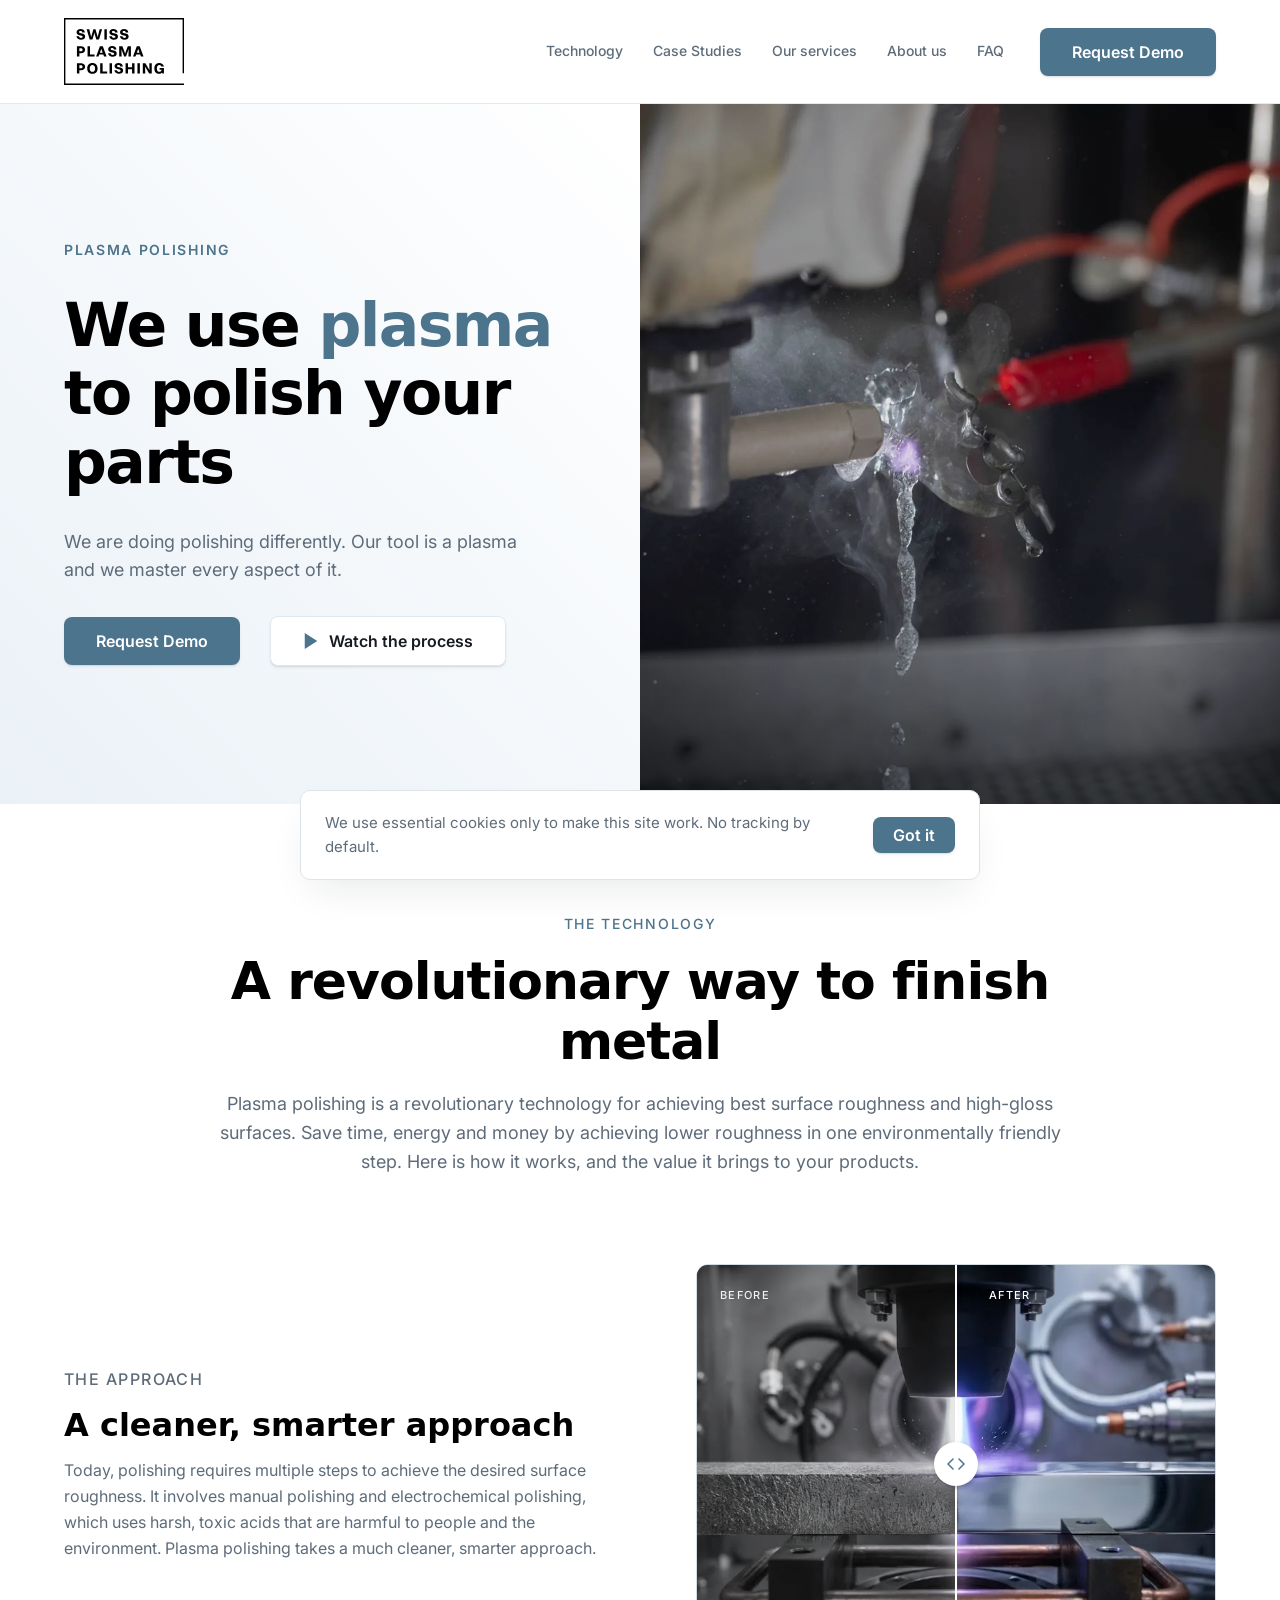
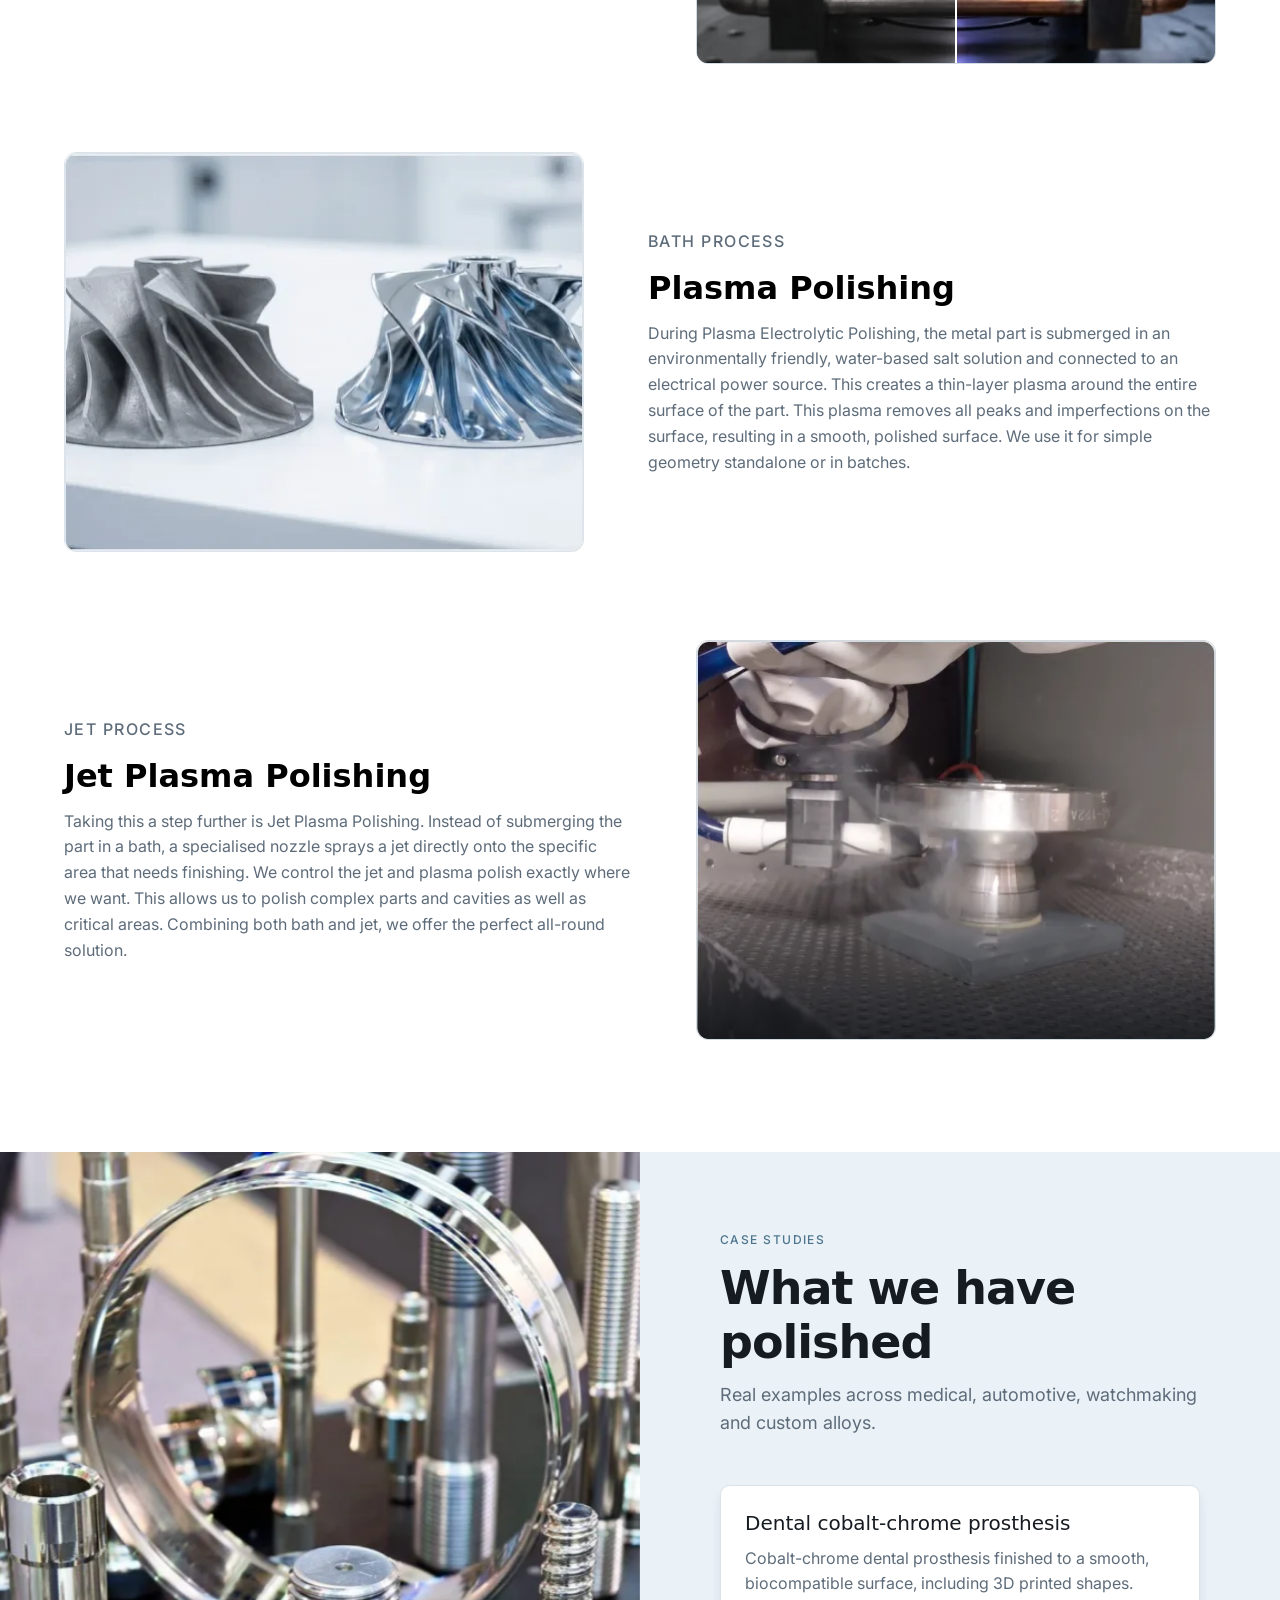
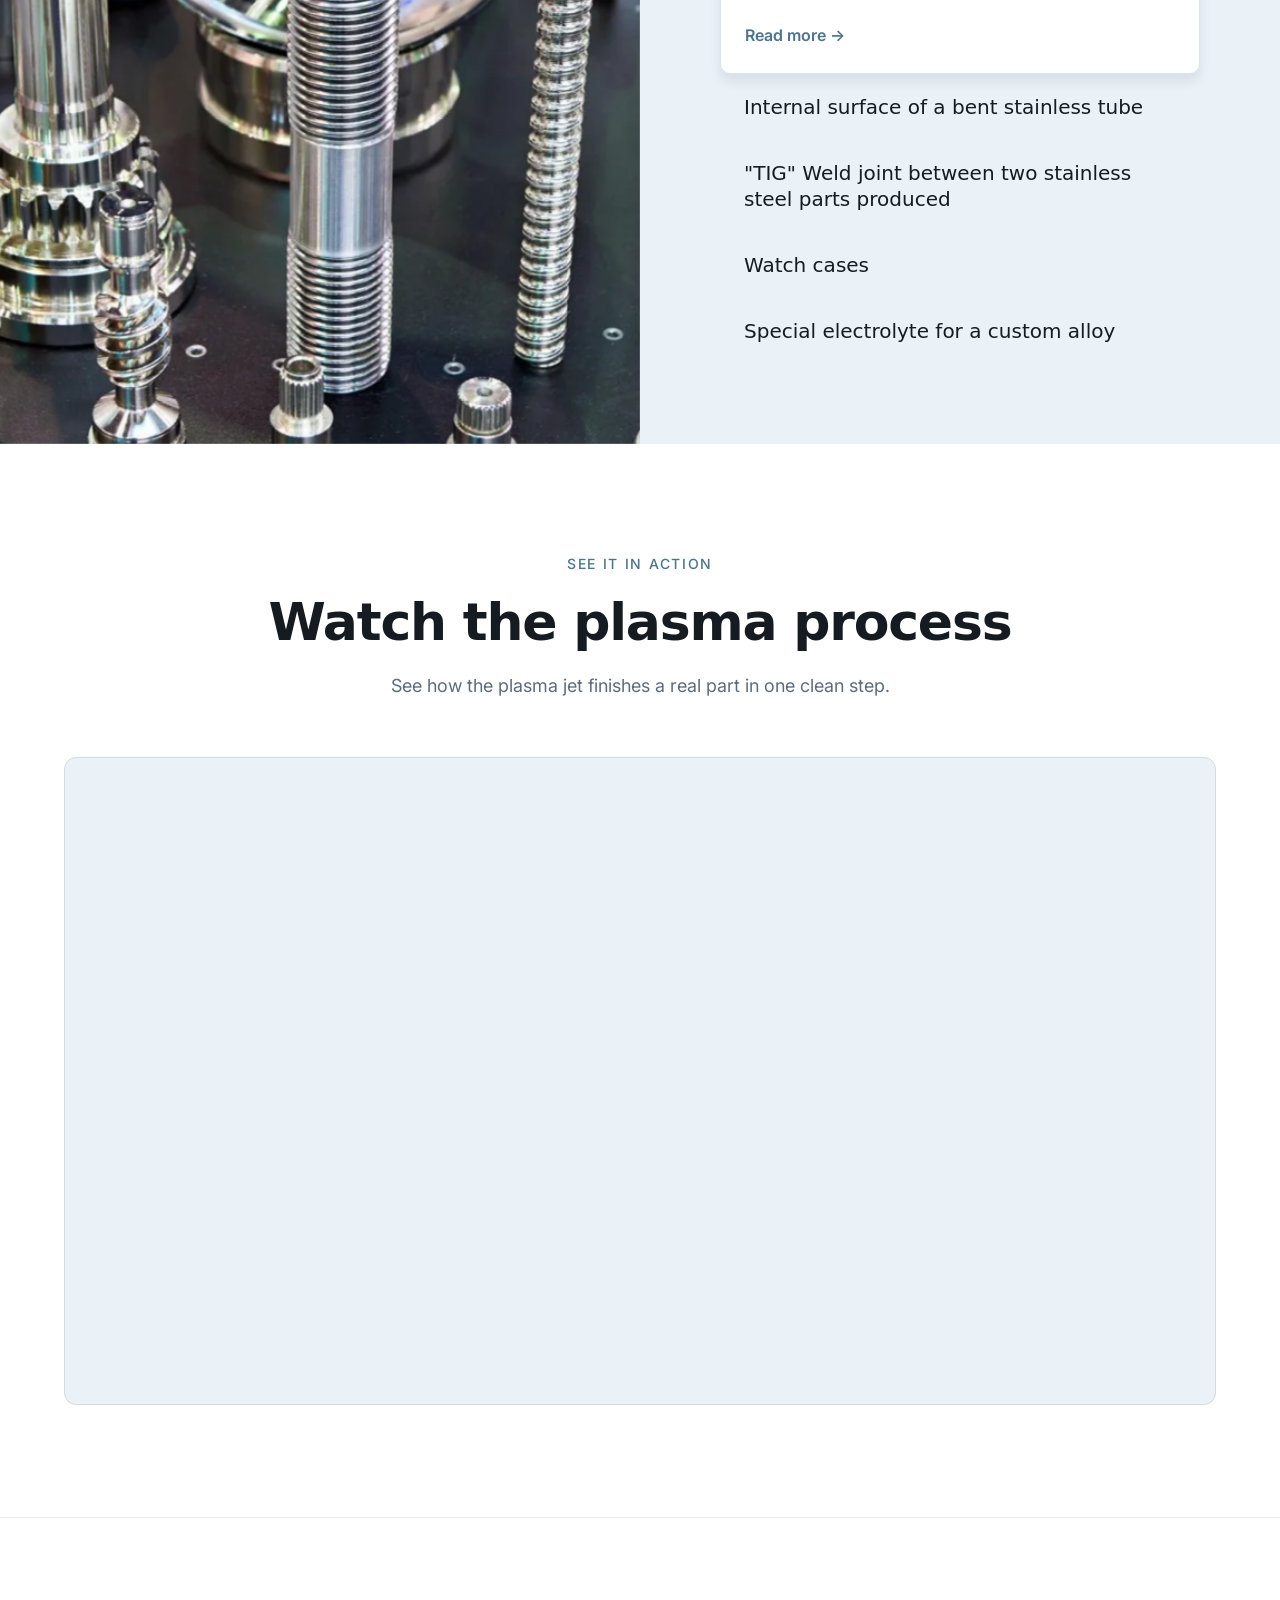
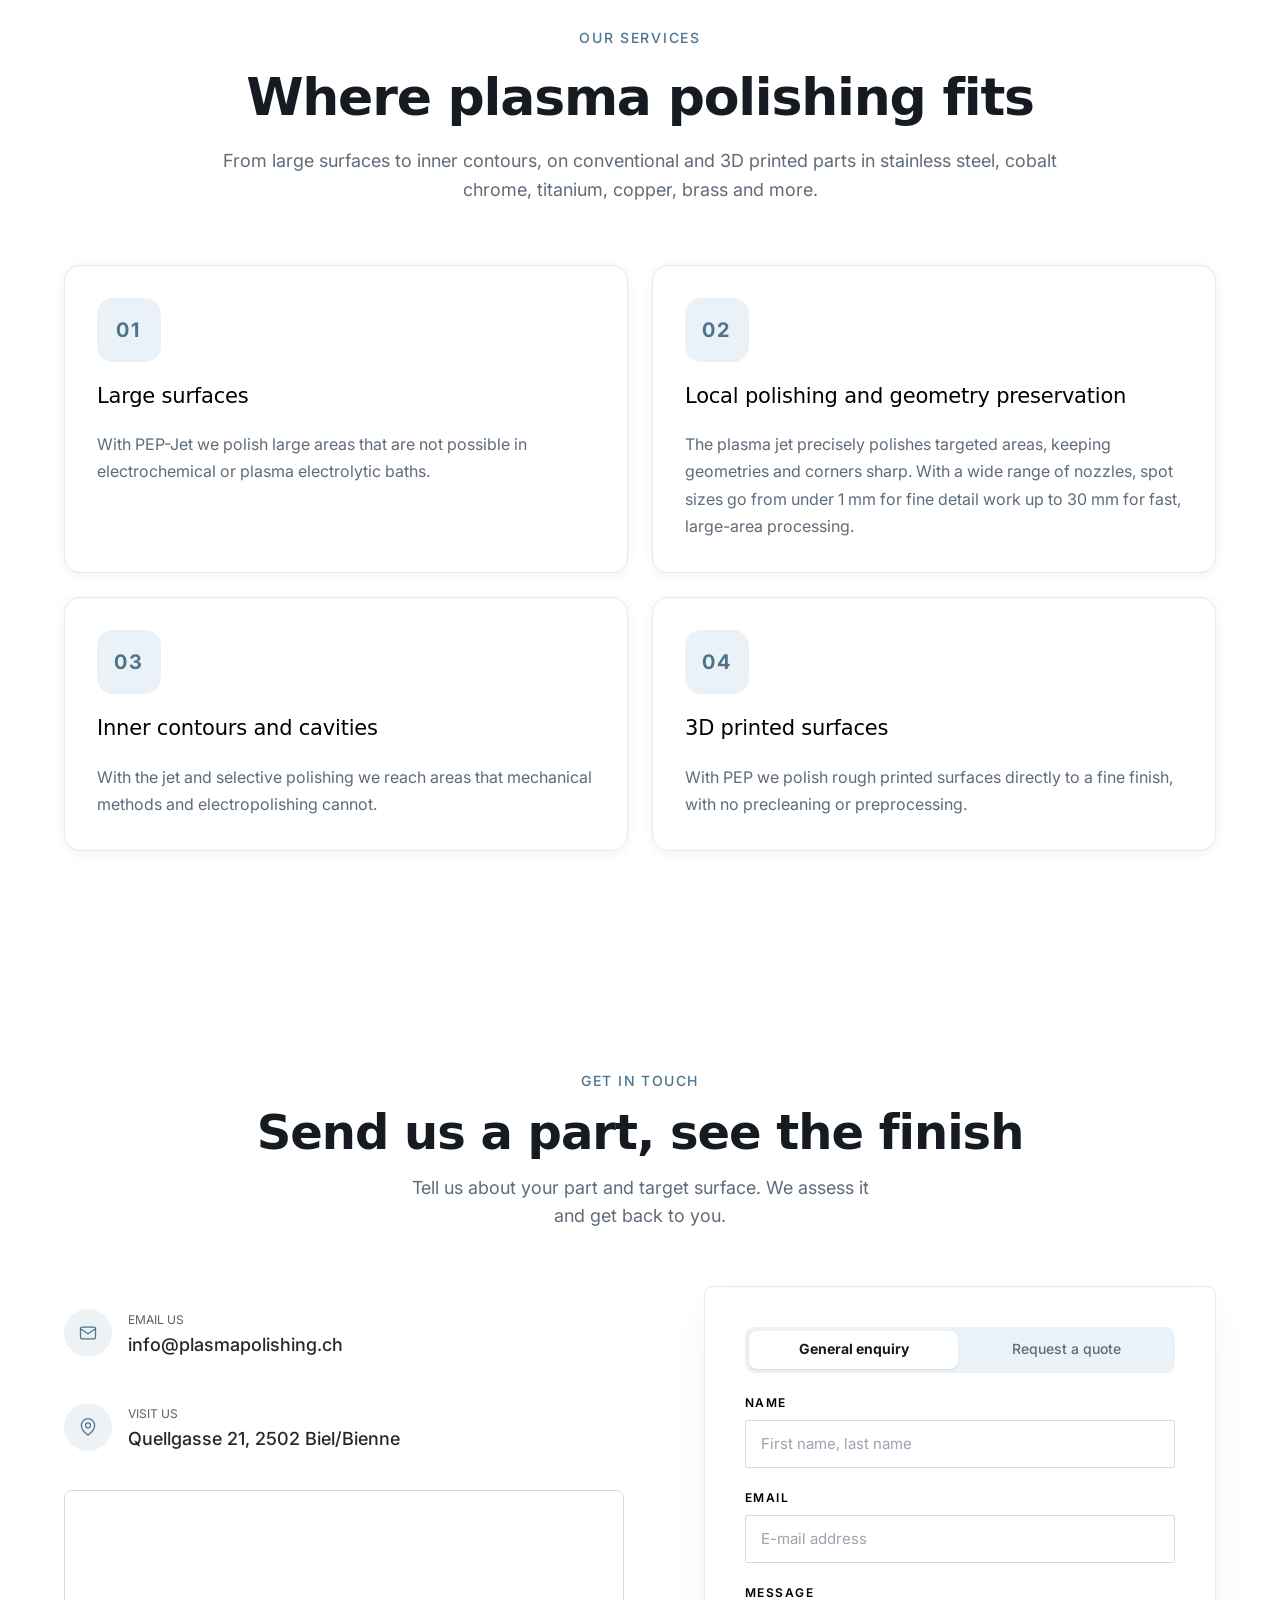
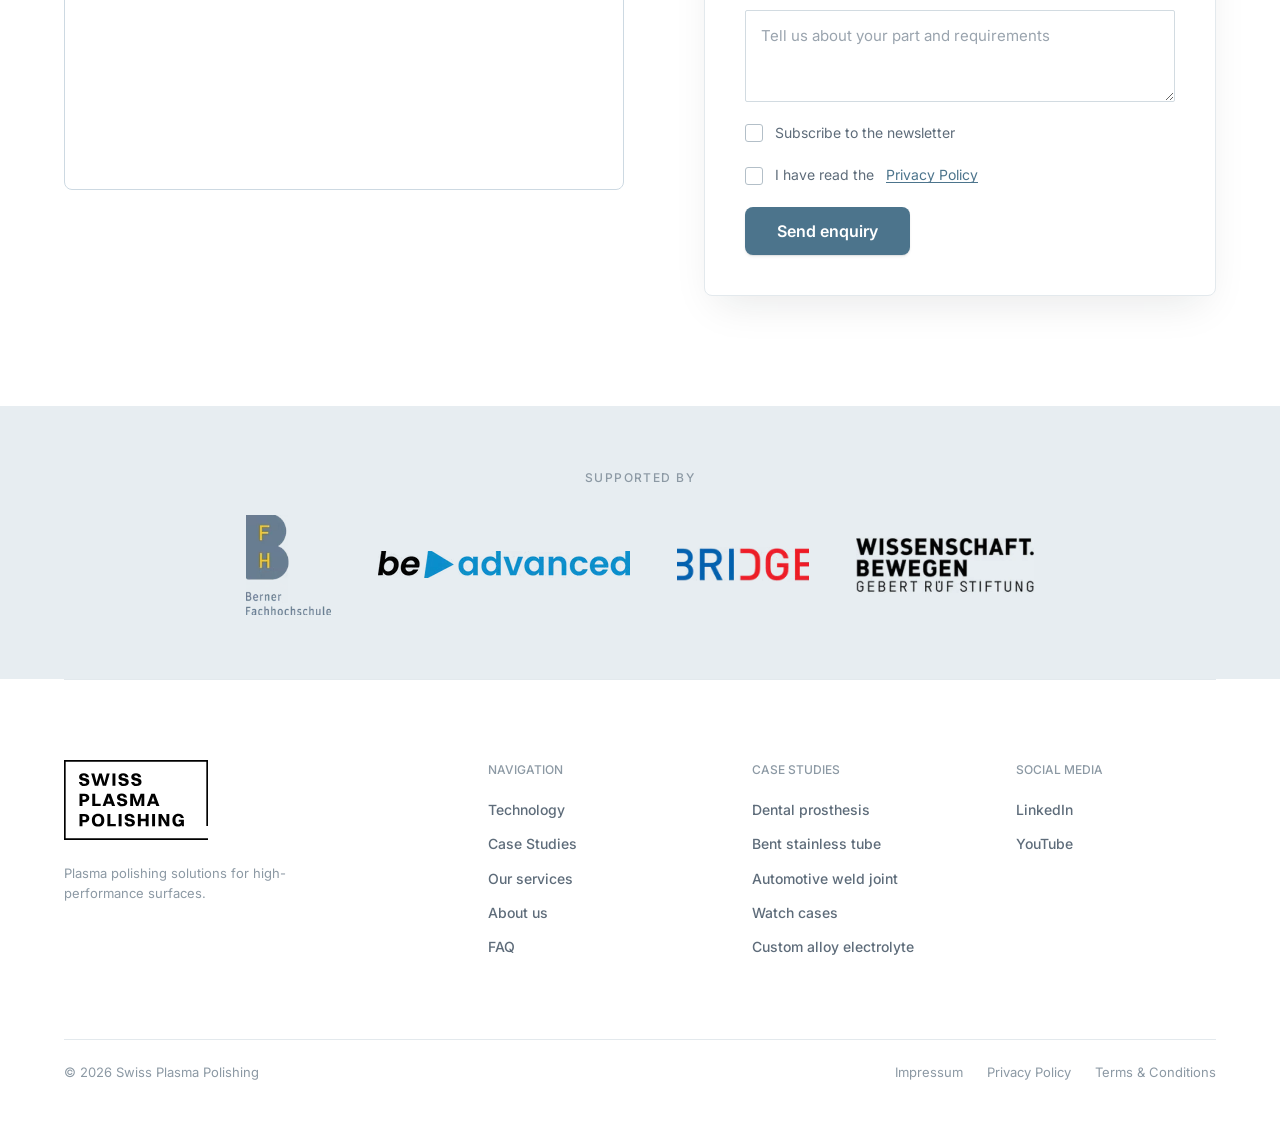
==== commit f36fe0e4: "Add real hero and bent-tube case photography Swap the plasma jet process photo into the homepage her" ====
--- a/index.html
+++ b/index.html
@@ -82,7 +82,7 @@
     <!-- ============================== Hero ============================== -->
     <!-- Matches the Figma homepage hero frame. "Watch the process" scrolls to the
          video section (#video) further down the page.
-         hero.webp is a placeholder export, swap when real photography arrives. -->
+         hero.webp is the real plasma jet process photo (client-supplied). -->
     <section class="hero" aria-labelledby="hero-title">
       <div class="hero__inner">
         <div class="hero__copy">
@@ -235,7 +235,7 @@
             </div>
           </div>
 
-          <div class="case-item" role="listitem" data-image="assets/img/case.webp">
+          <div class="case-item" role="listitem" data-image="assets/img/case-bent-tube.webp">
             <div class="case-item__head">
               <h3 class="case-item__title">Internal surface of a bent stainless tube</h3>
               <span class="case-item__arrow" aria-hidden="true">
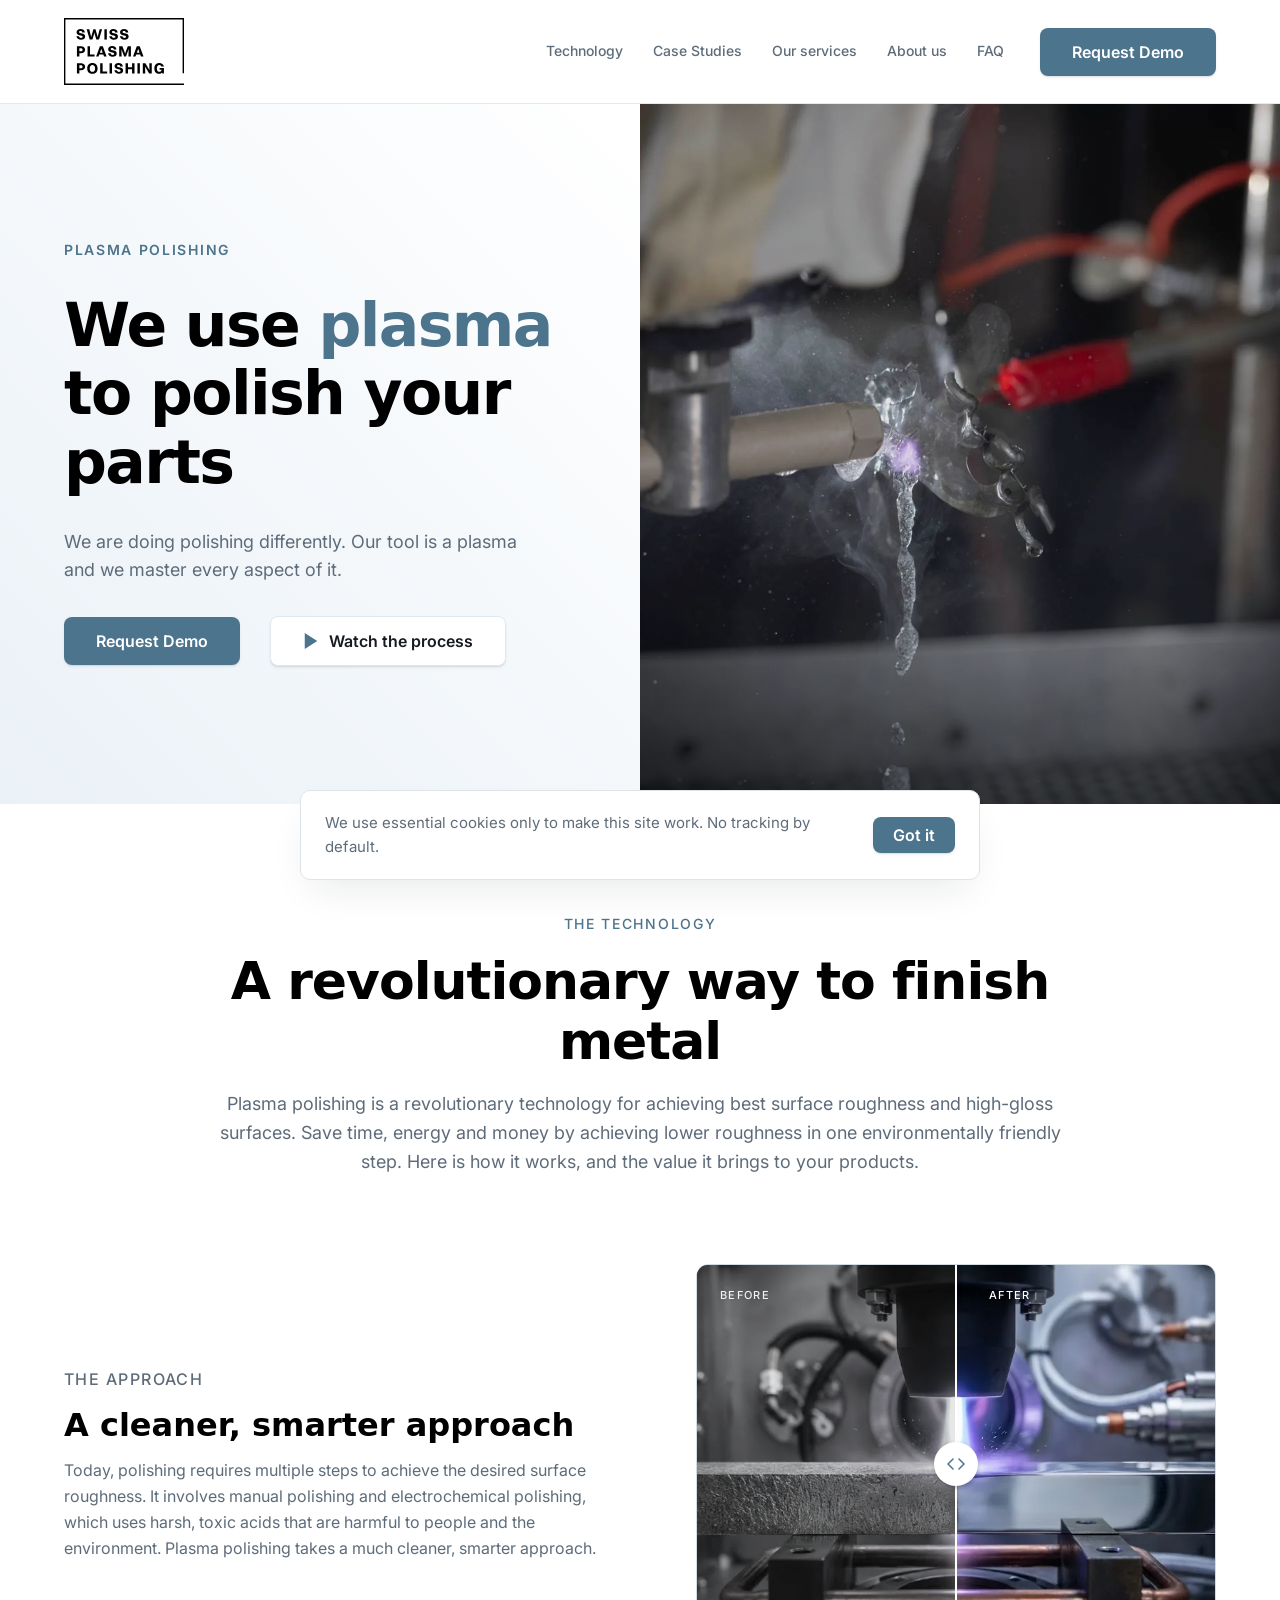
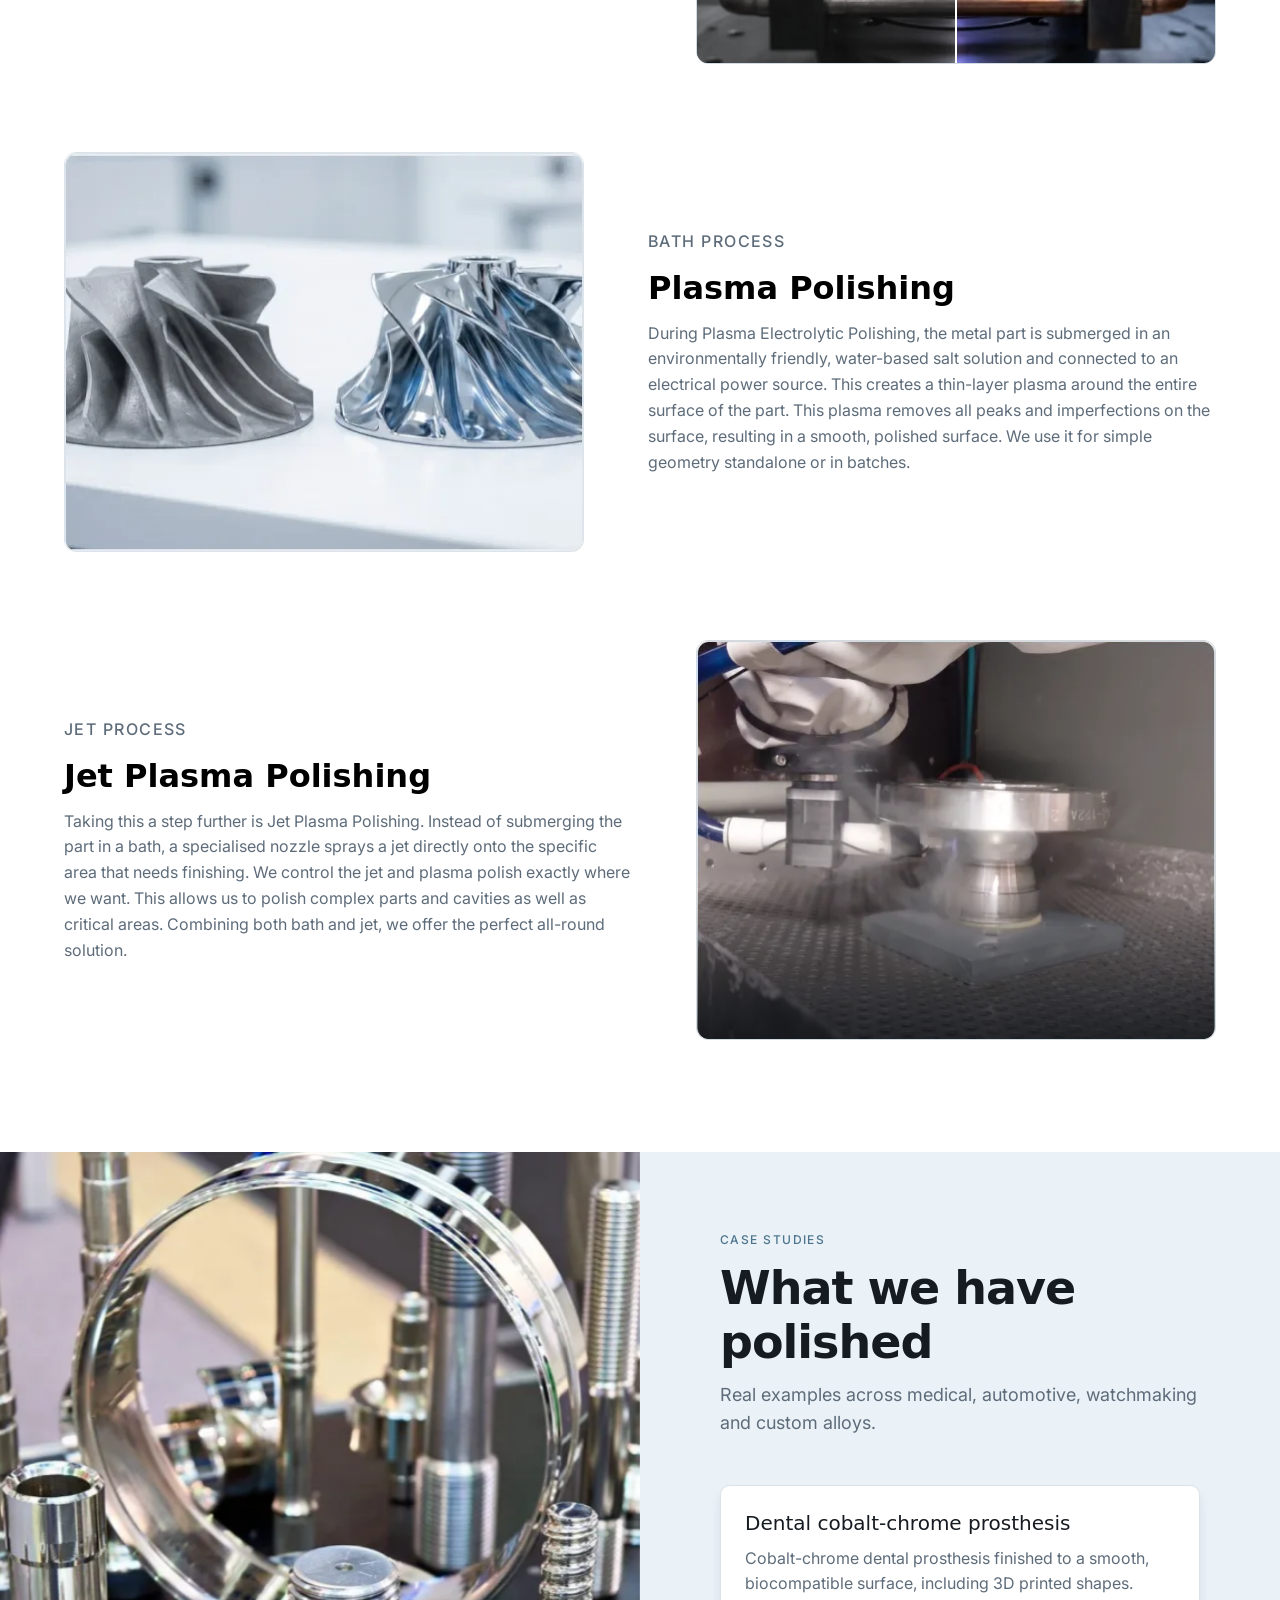
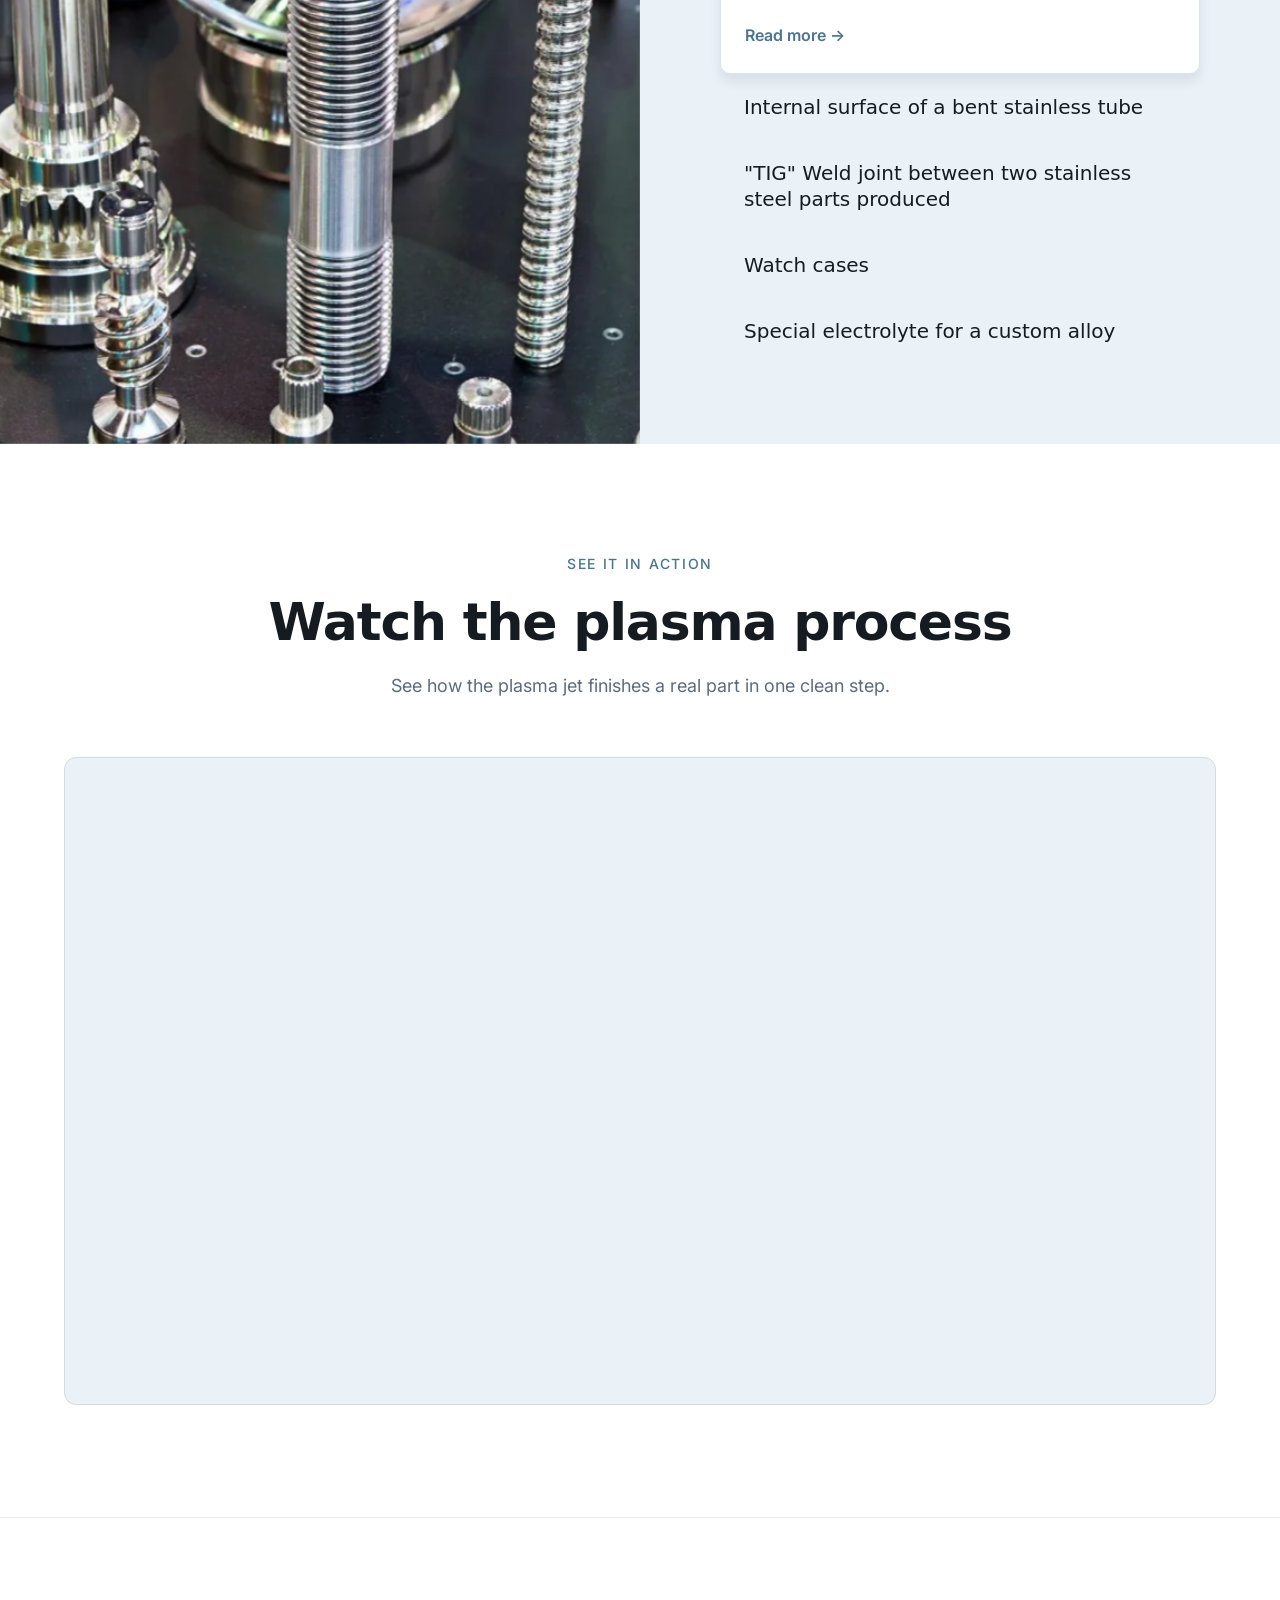
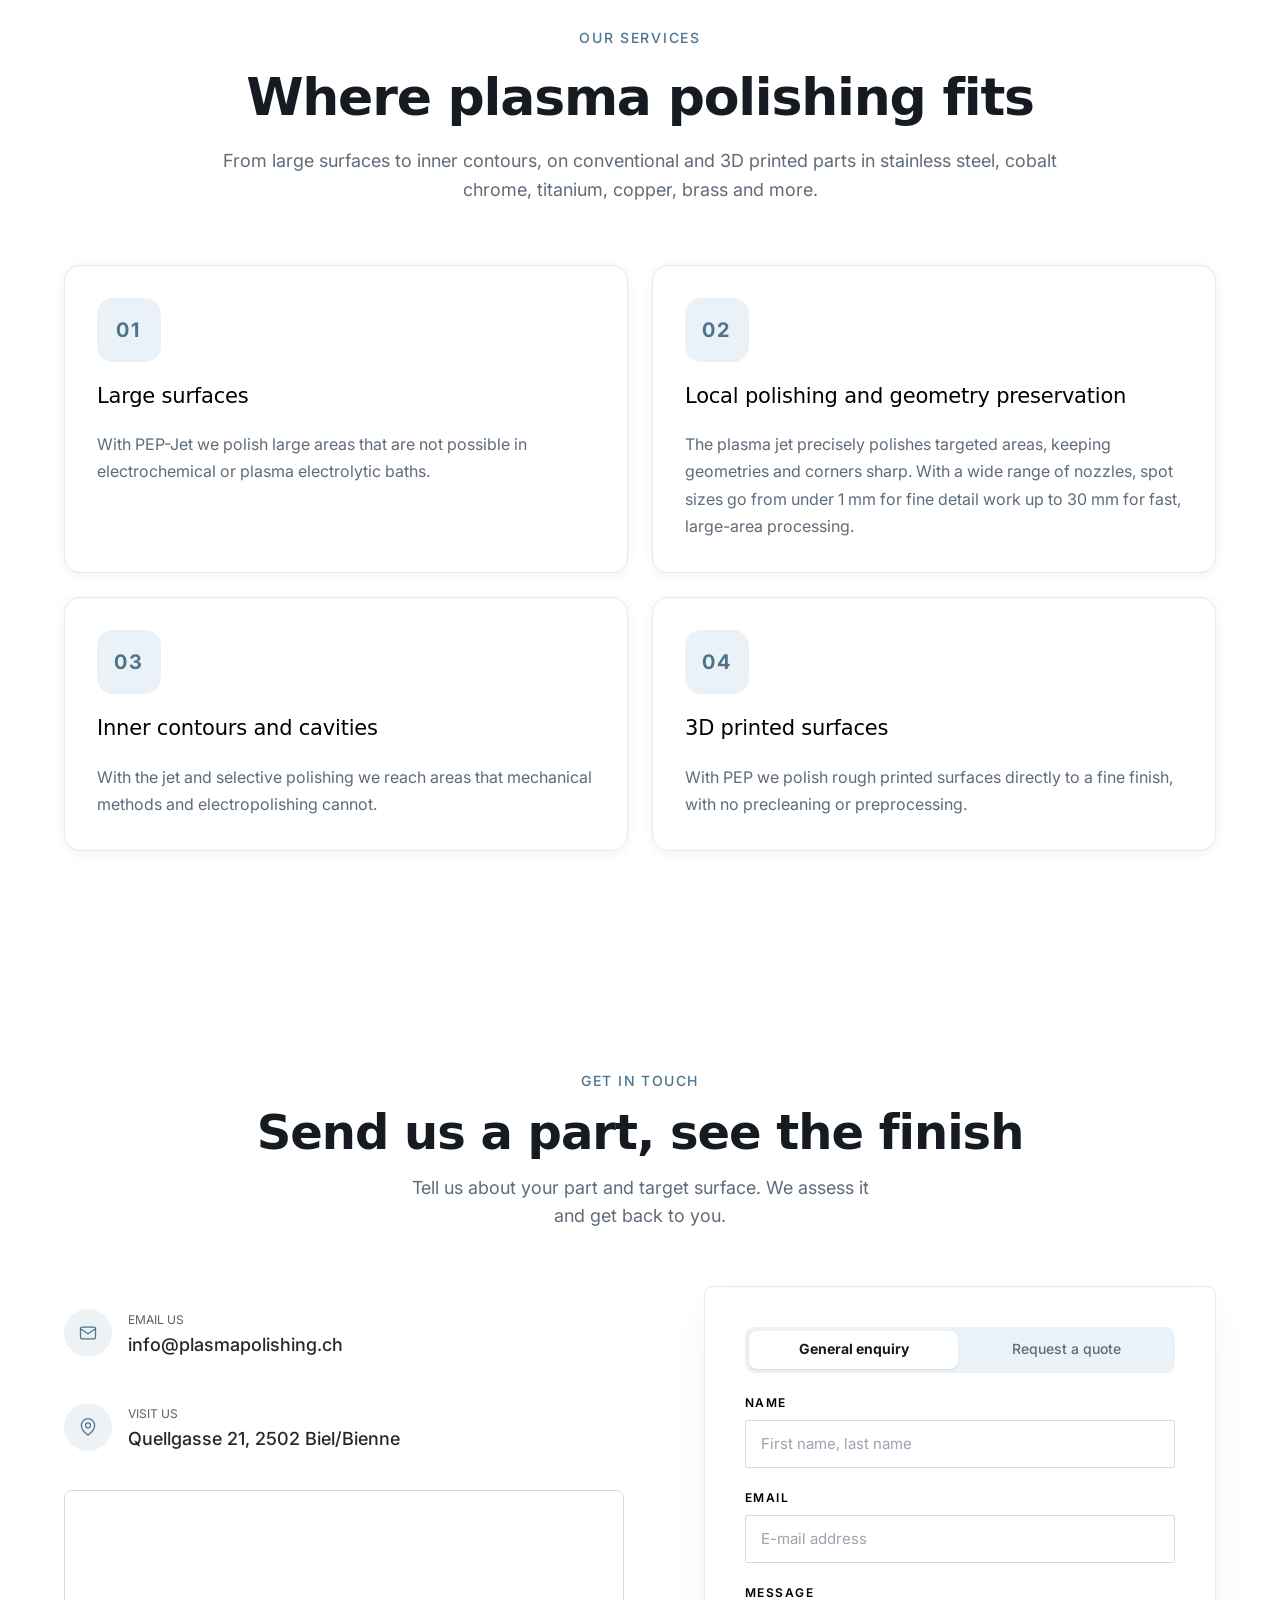
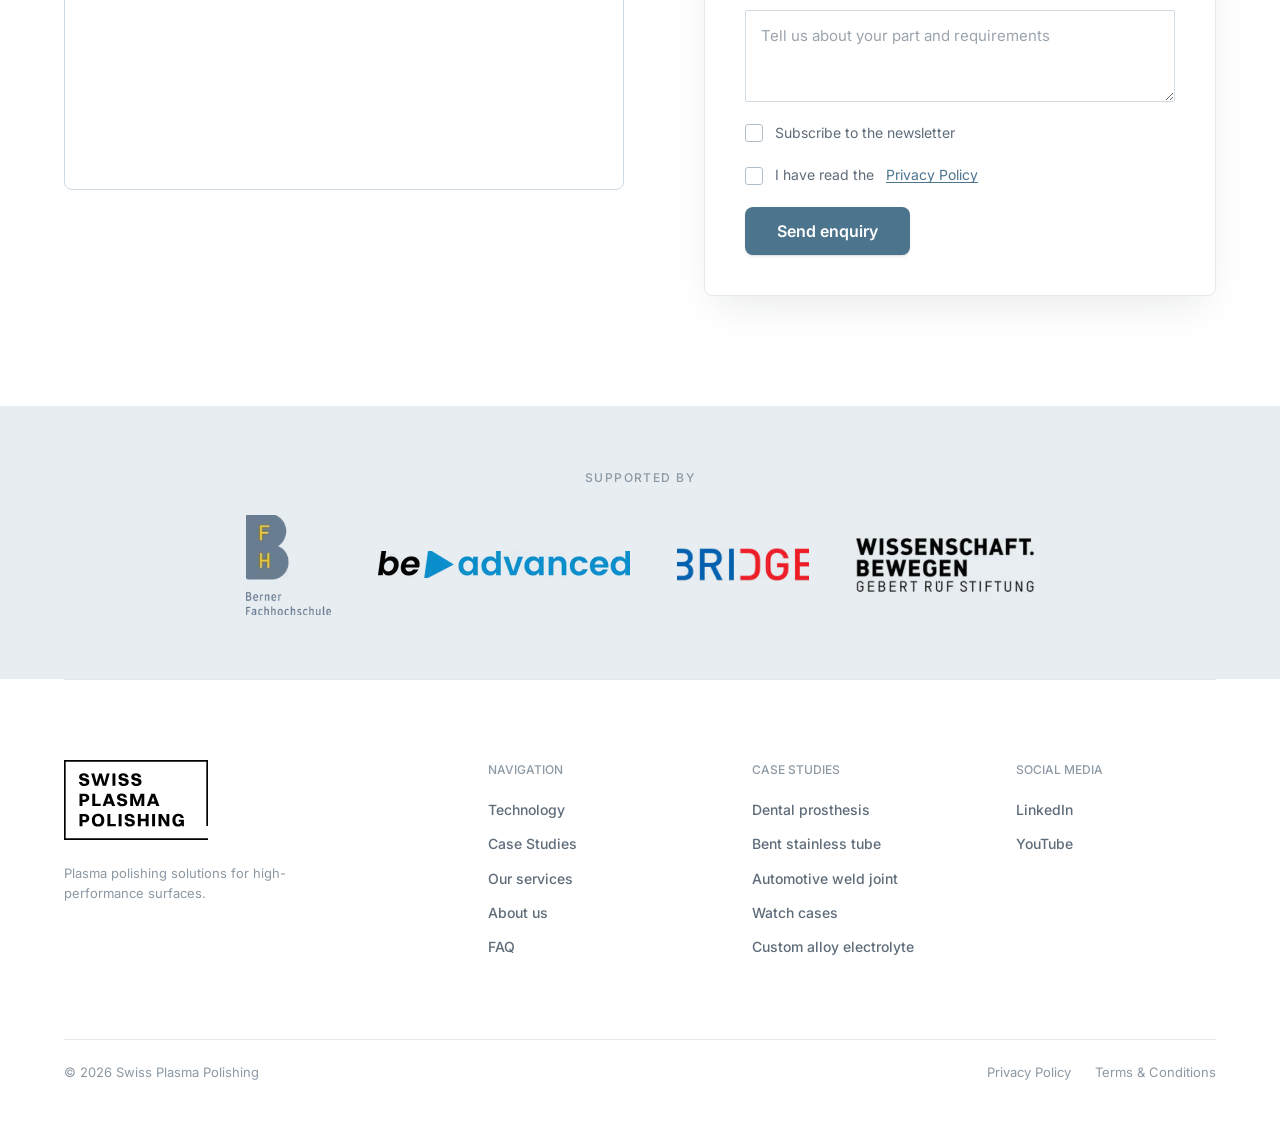
==== commit d2511f73: "Launch prep: drop Impressum, mark unfinished cases "in preparation" Per the client's go-live feedbac" ====
--- a/index.html
+++ b/index.html
@@ -613,7 +613,6 @@
       <div class="site-footer__bottom">
         <p>© 2026 Swiss Plasma Polishing</p>
         <div class="site-footer__legal">
-          <a href="impressum/">Impressum</a>
           <a href="privacy/">Privacy Policy</a>
           <a href="terms/">Terms &amp; Conditions</a>
         </div>
